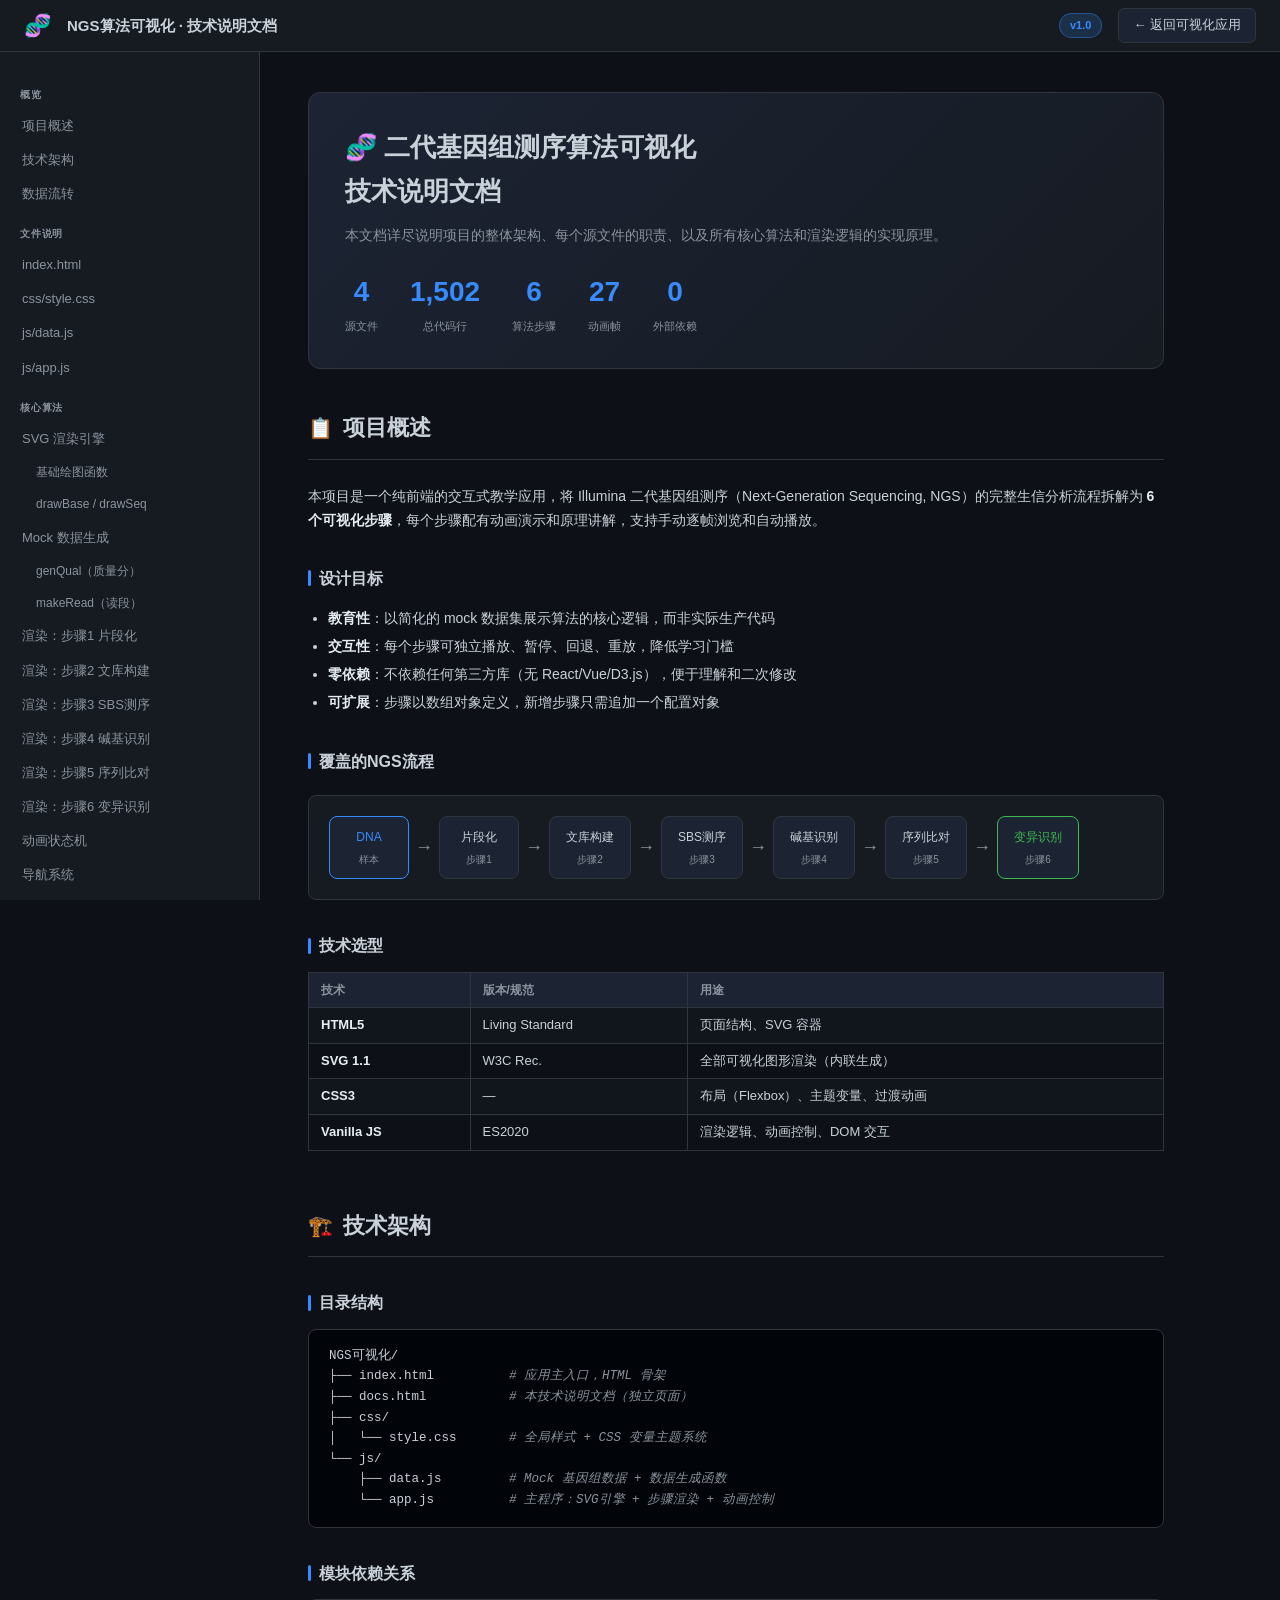
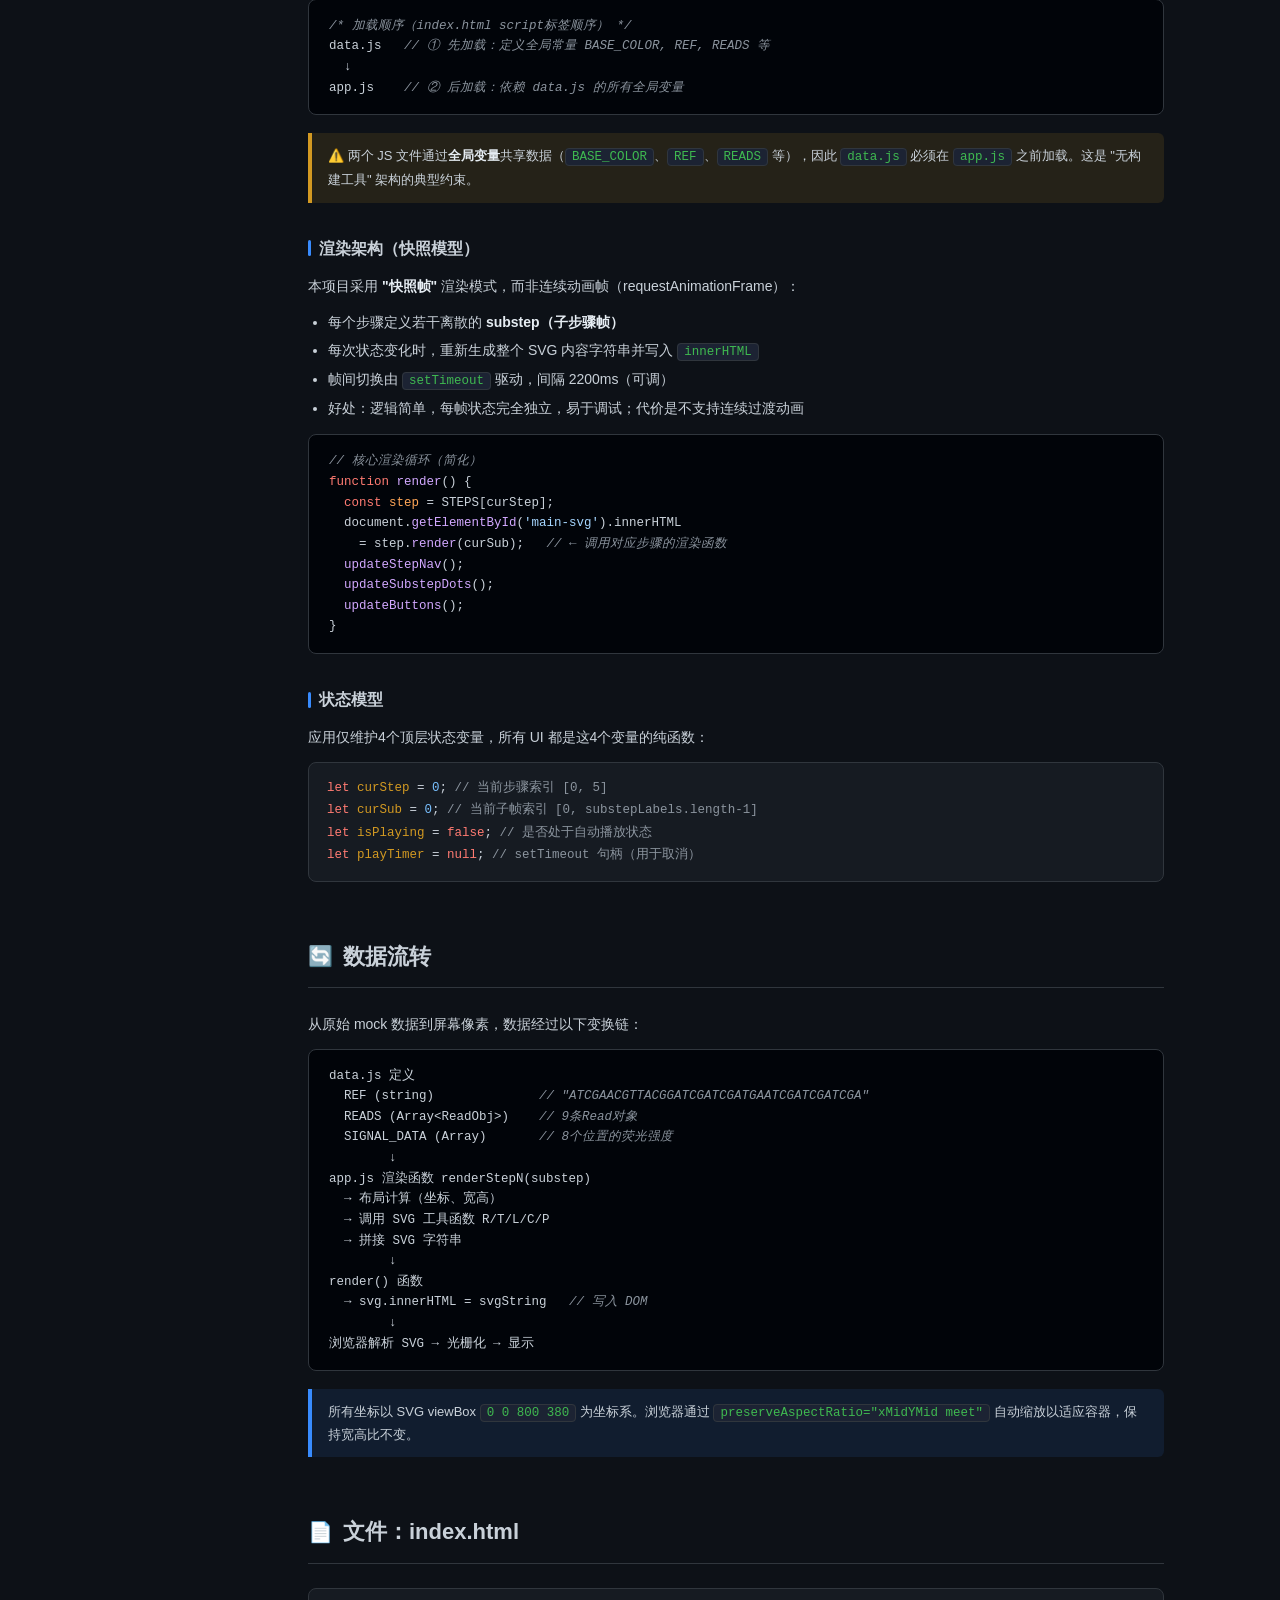
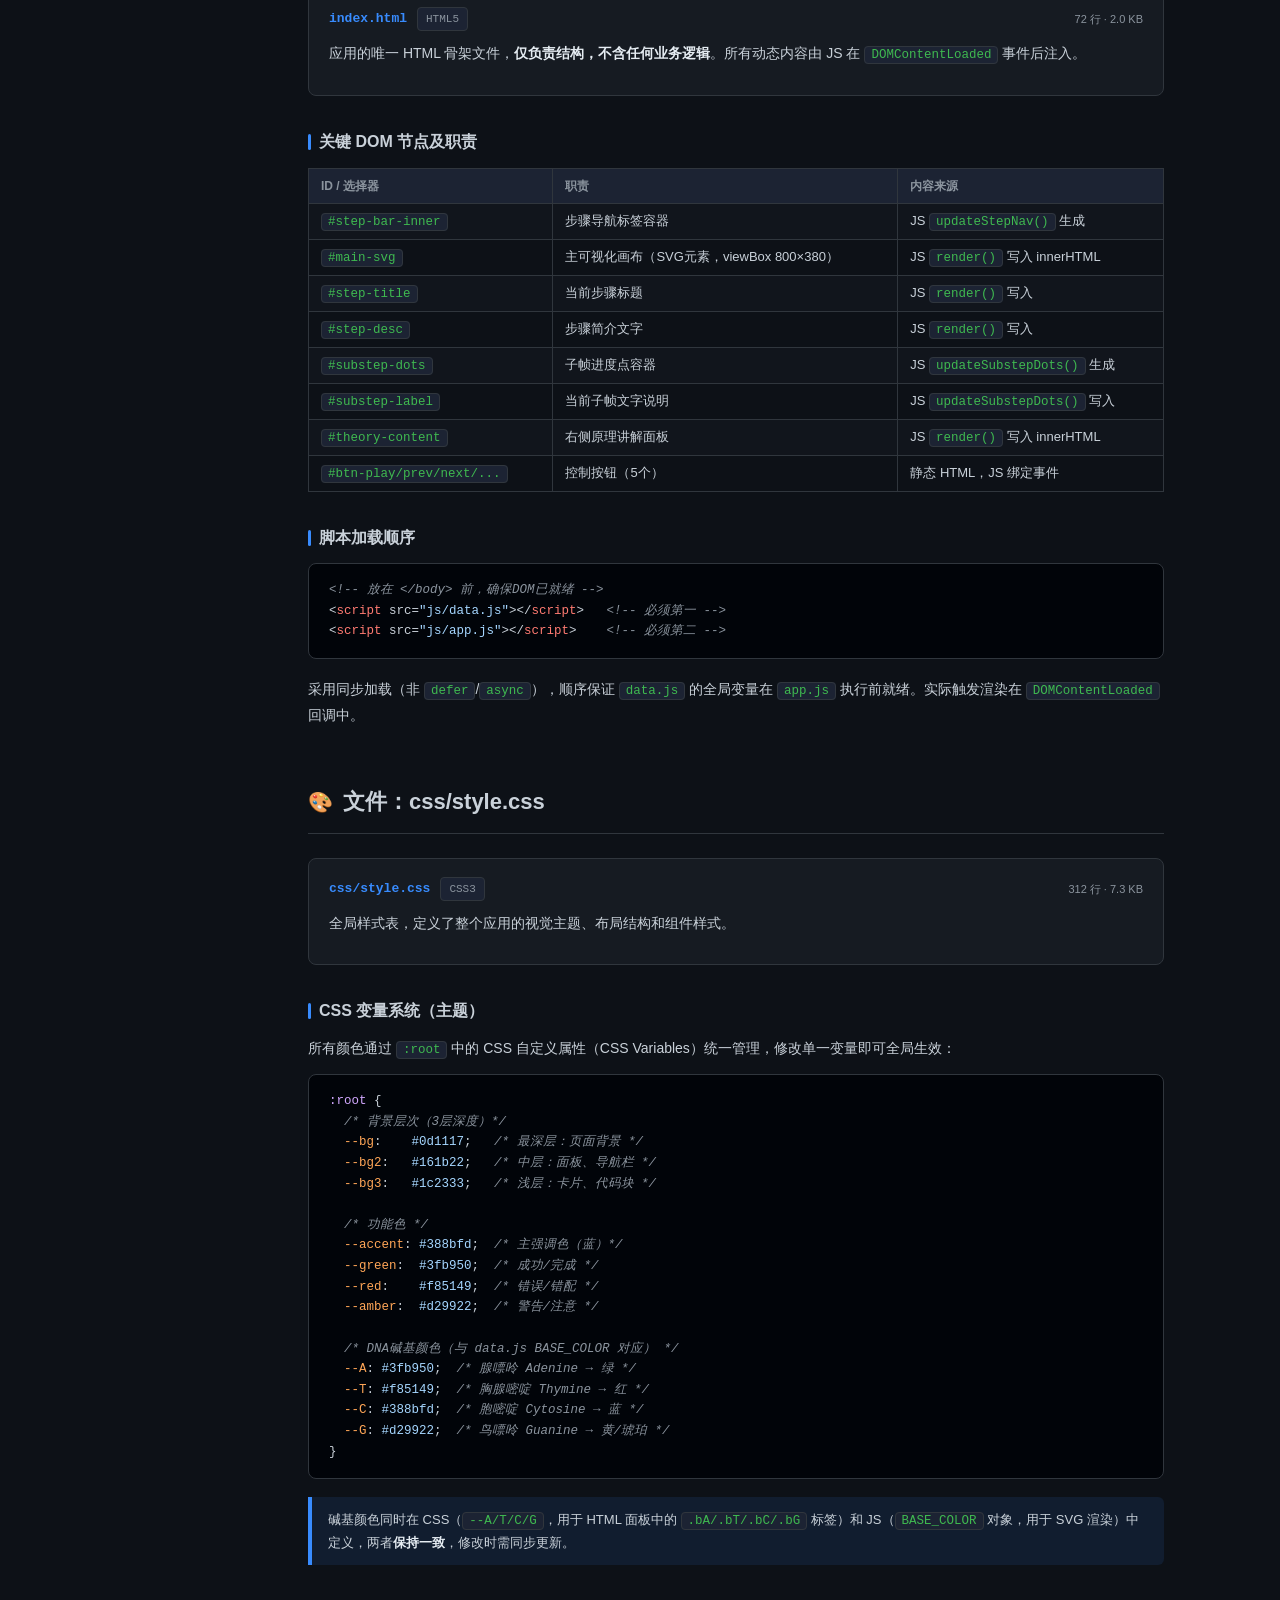
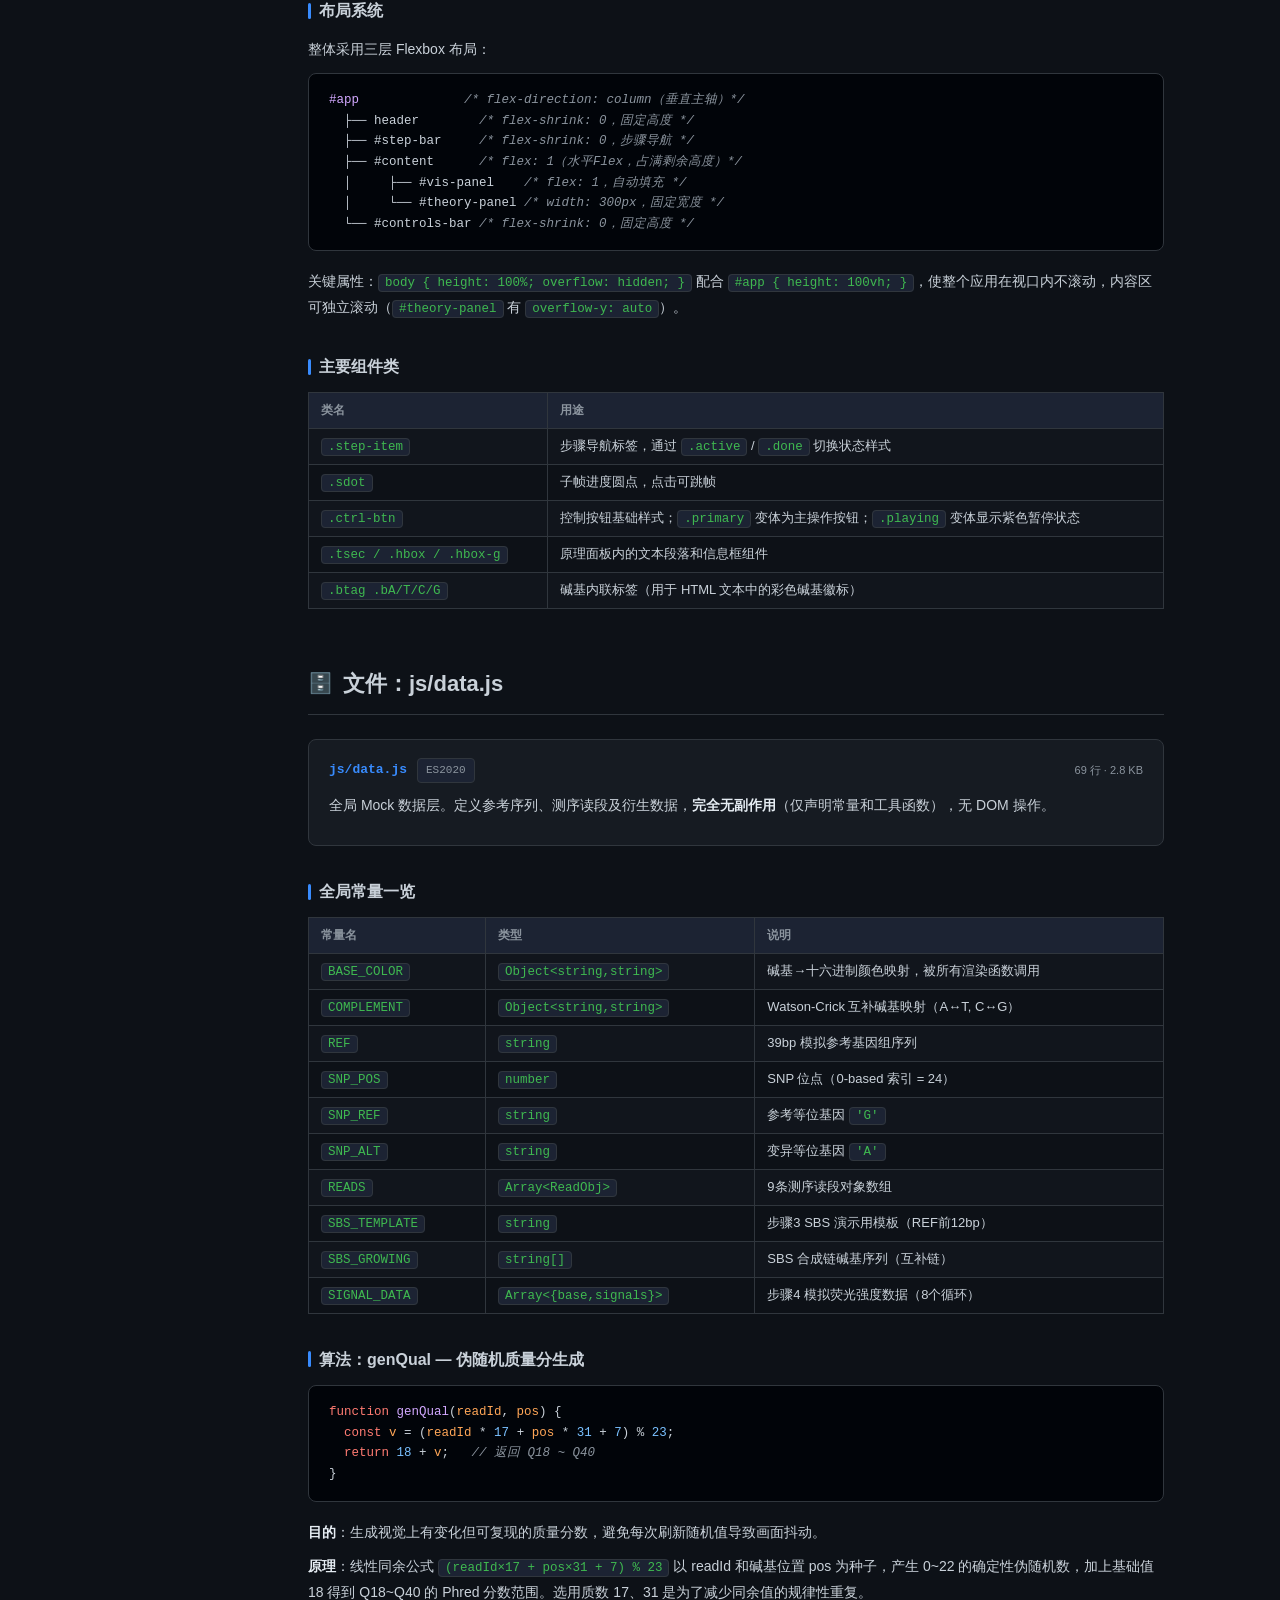
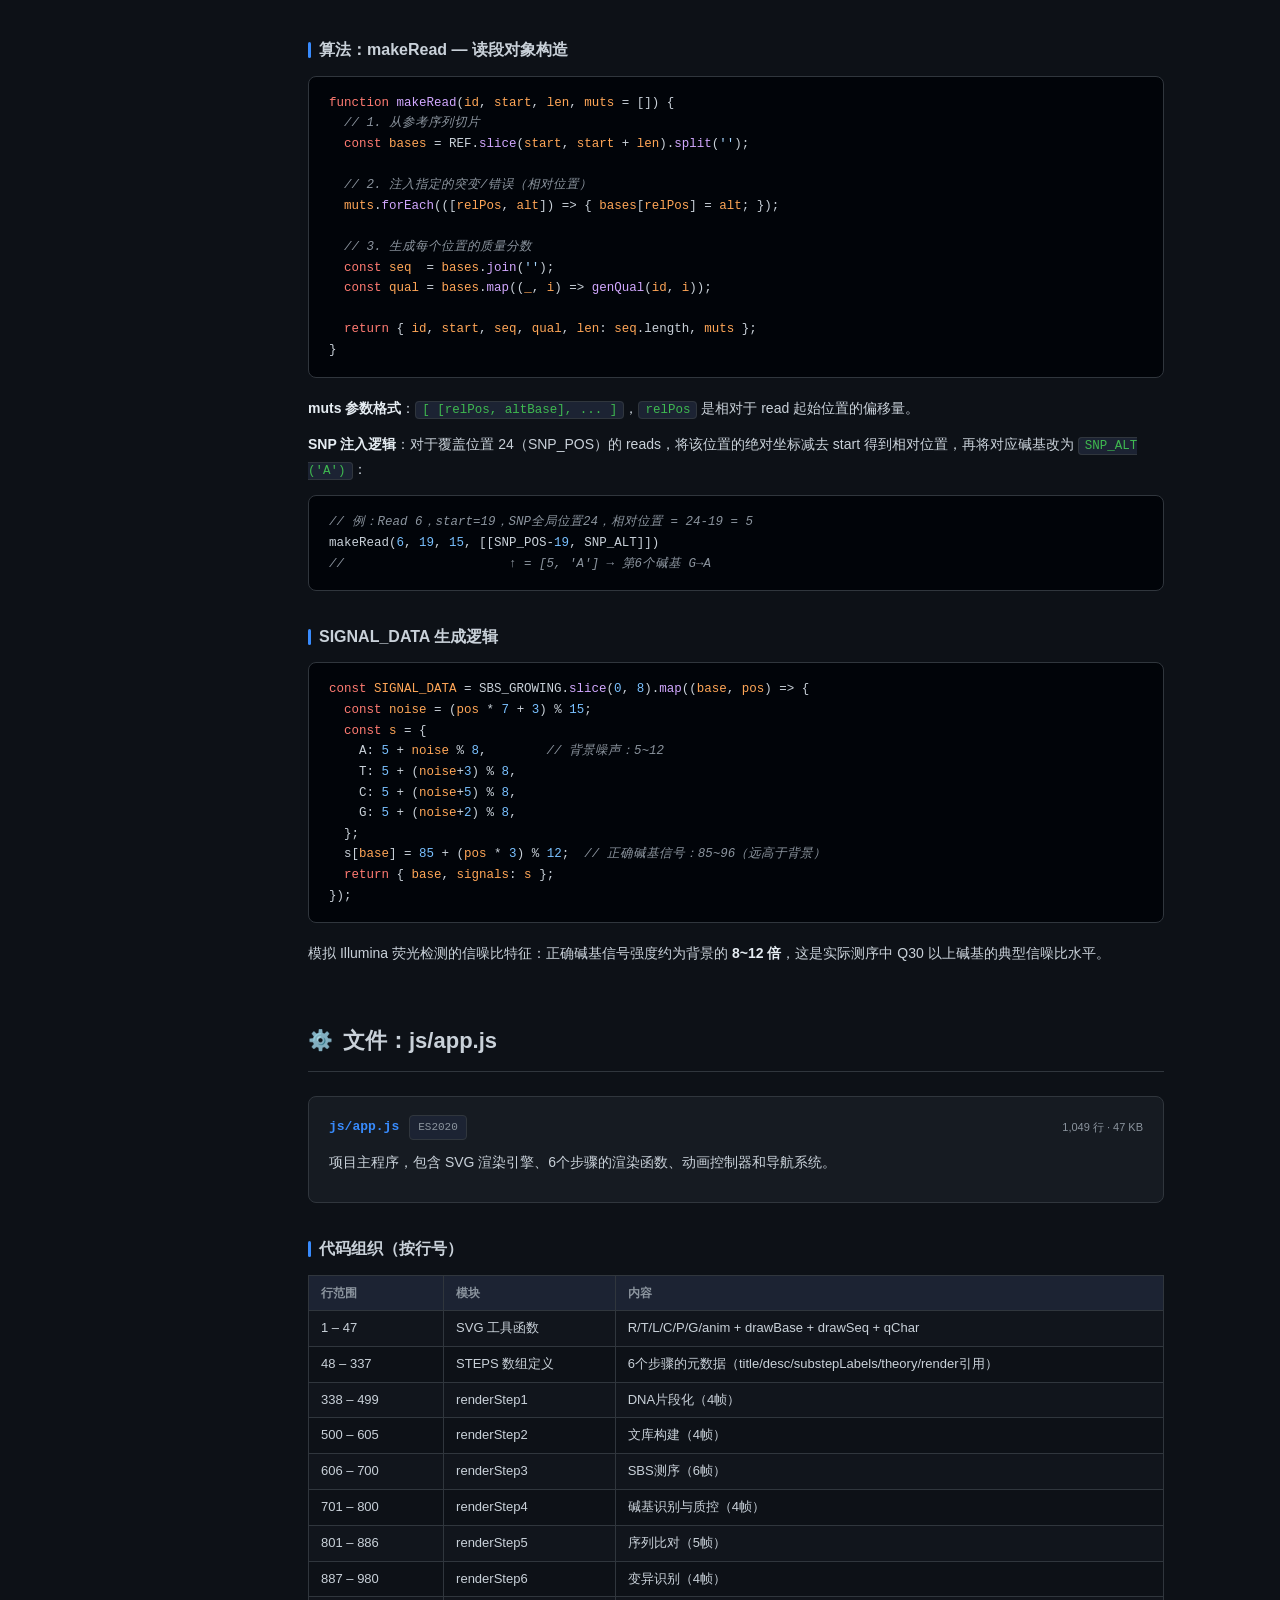
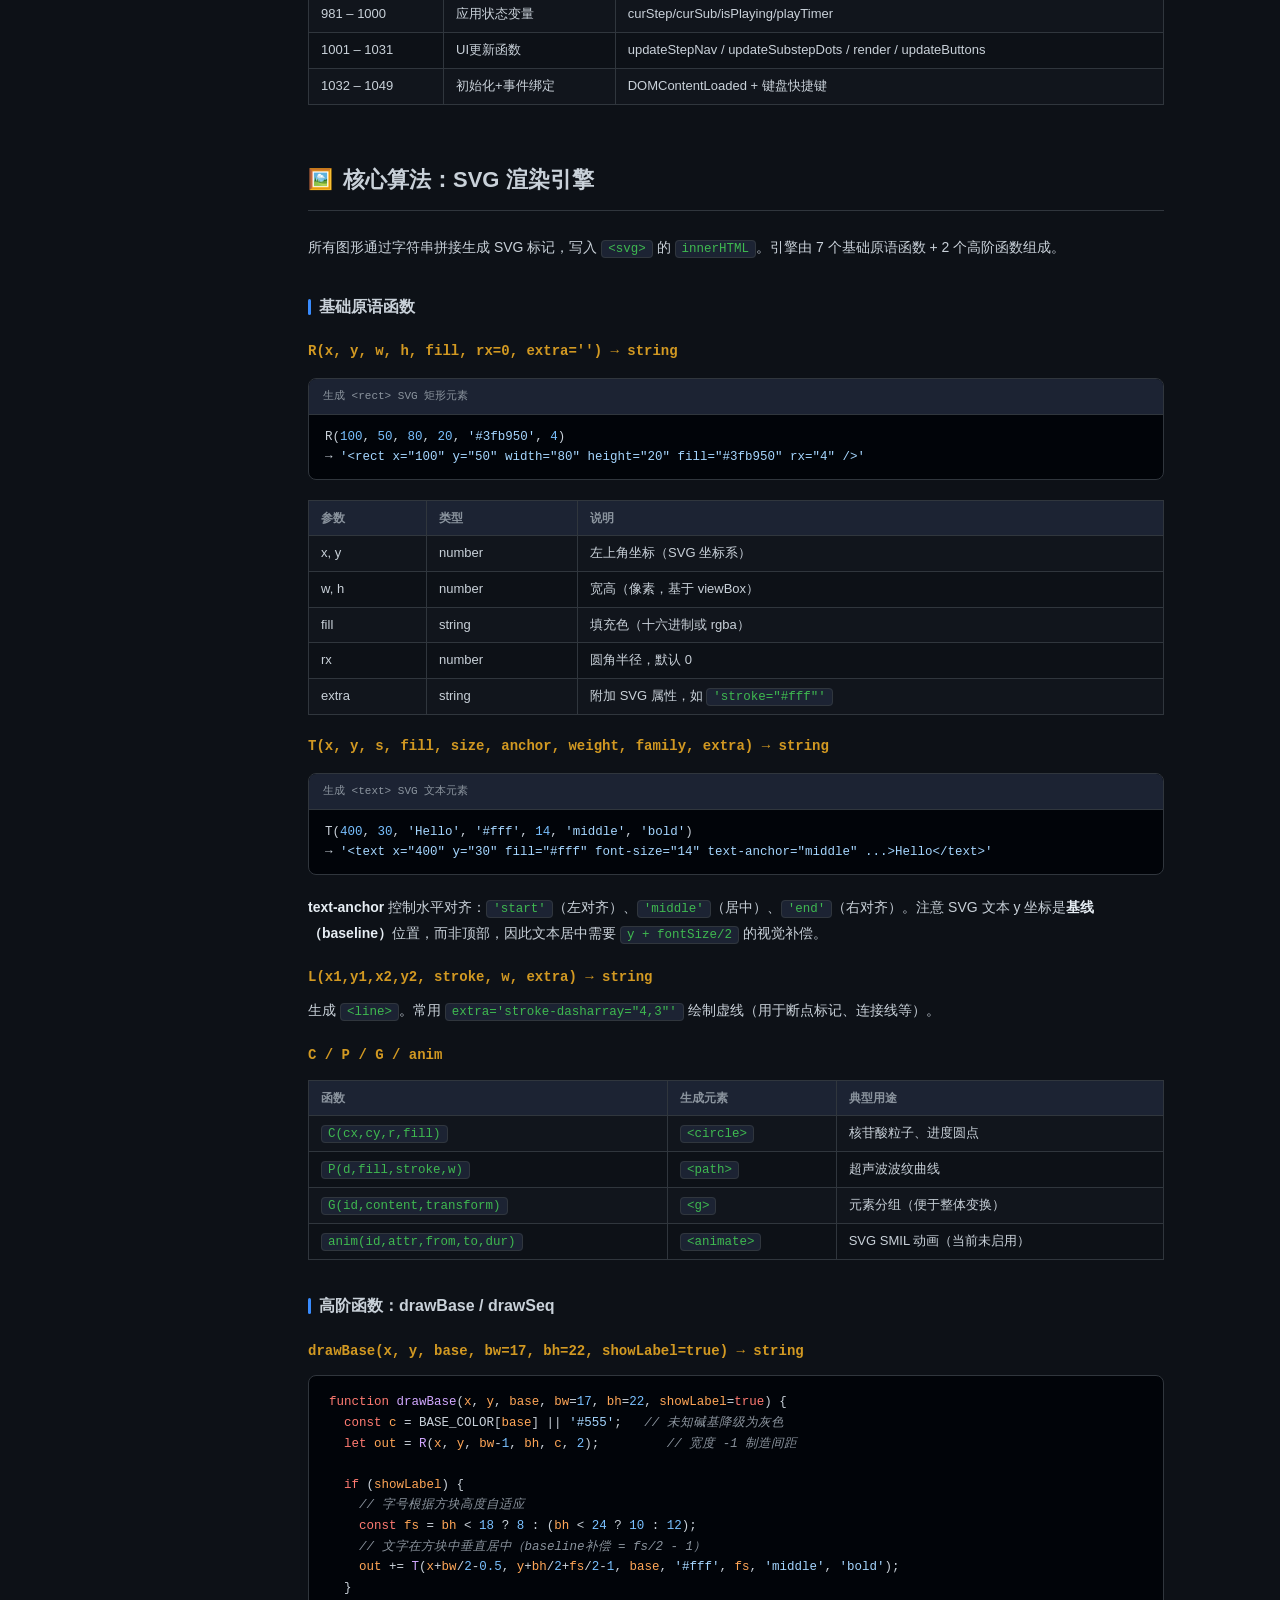
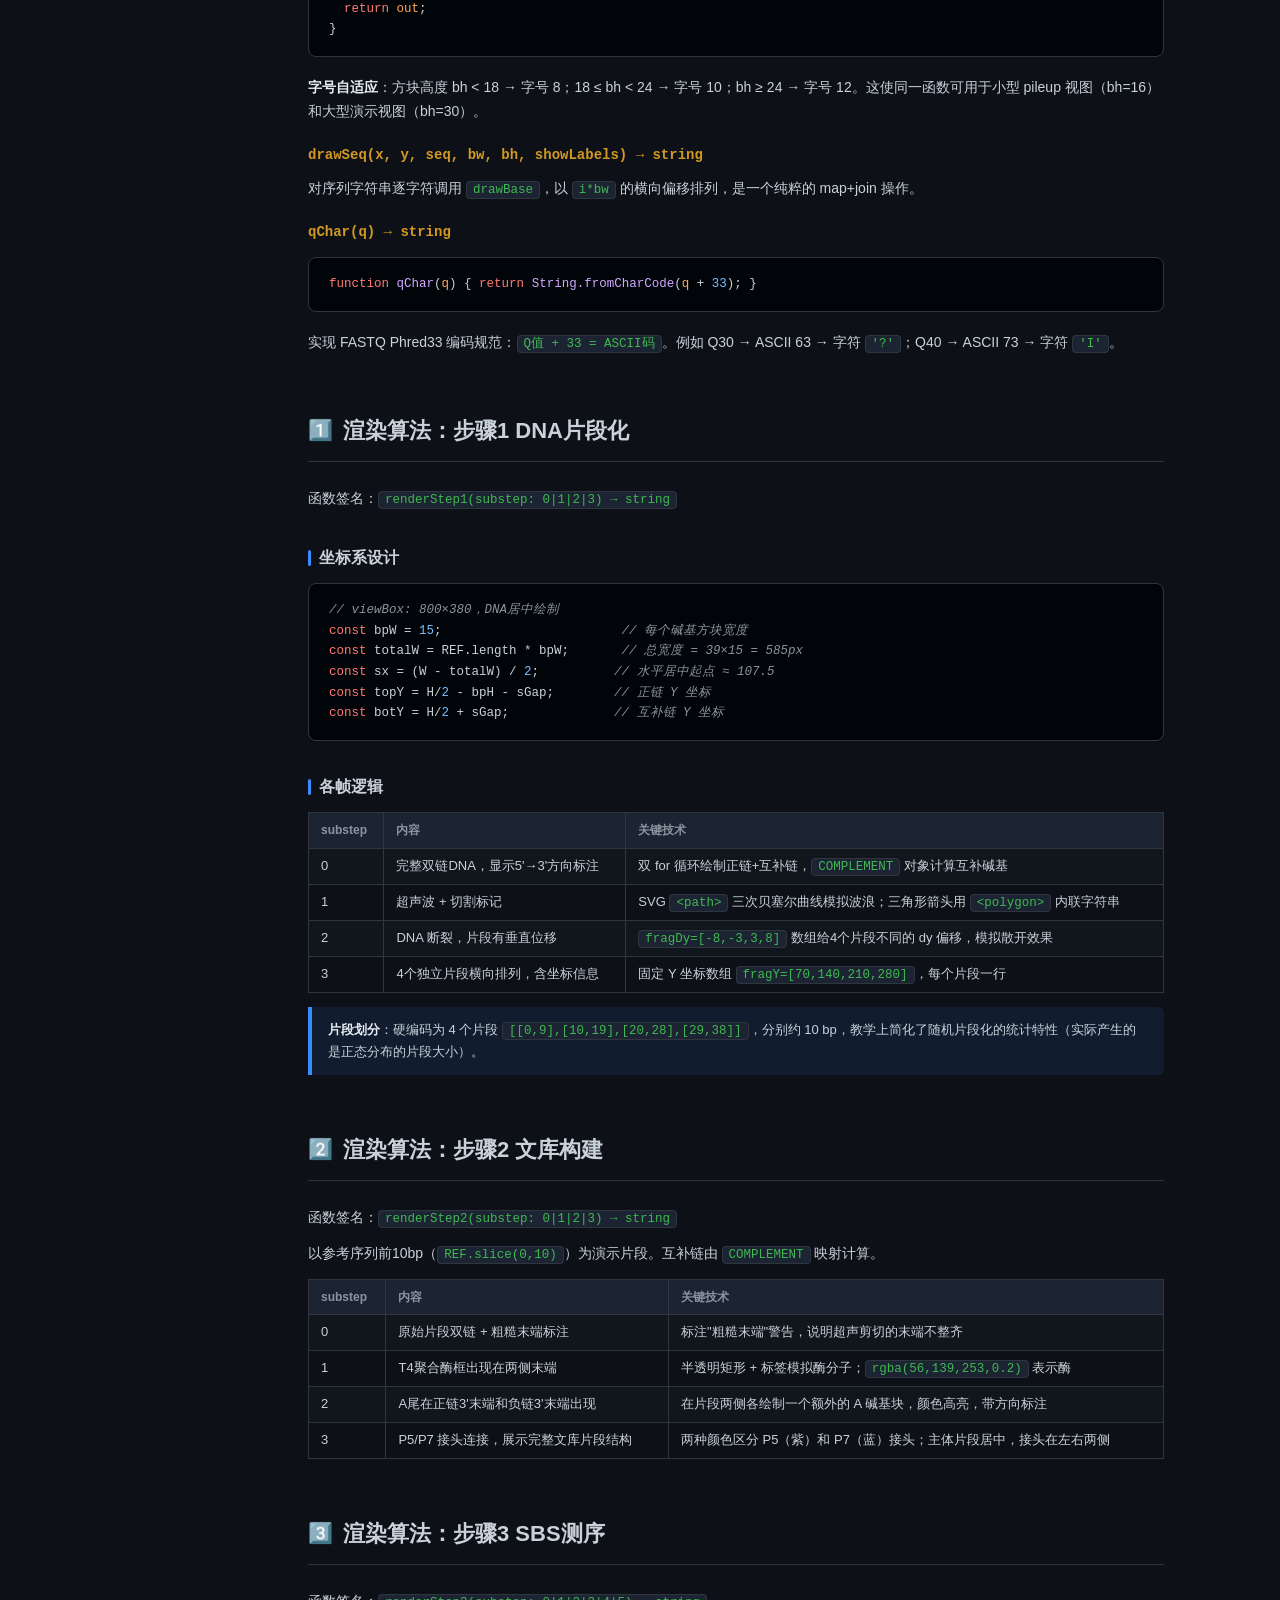
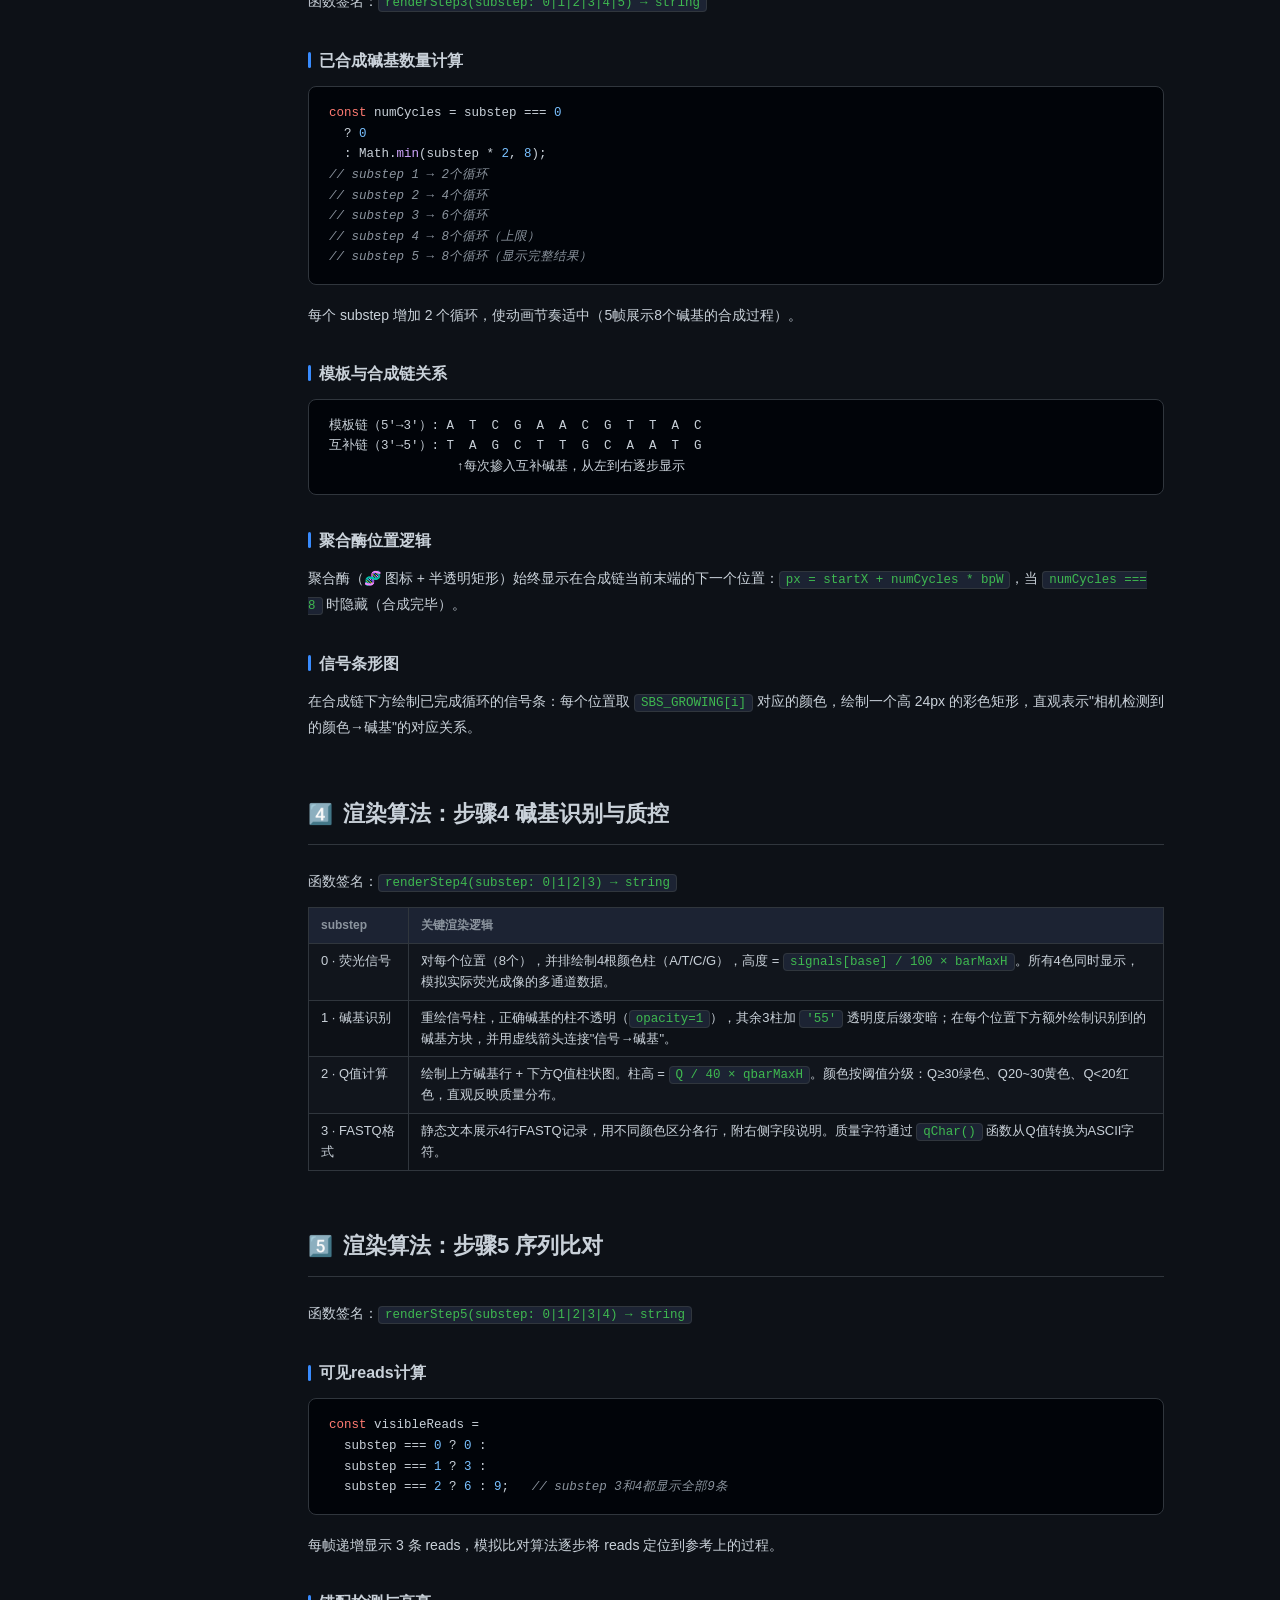
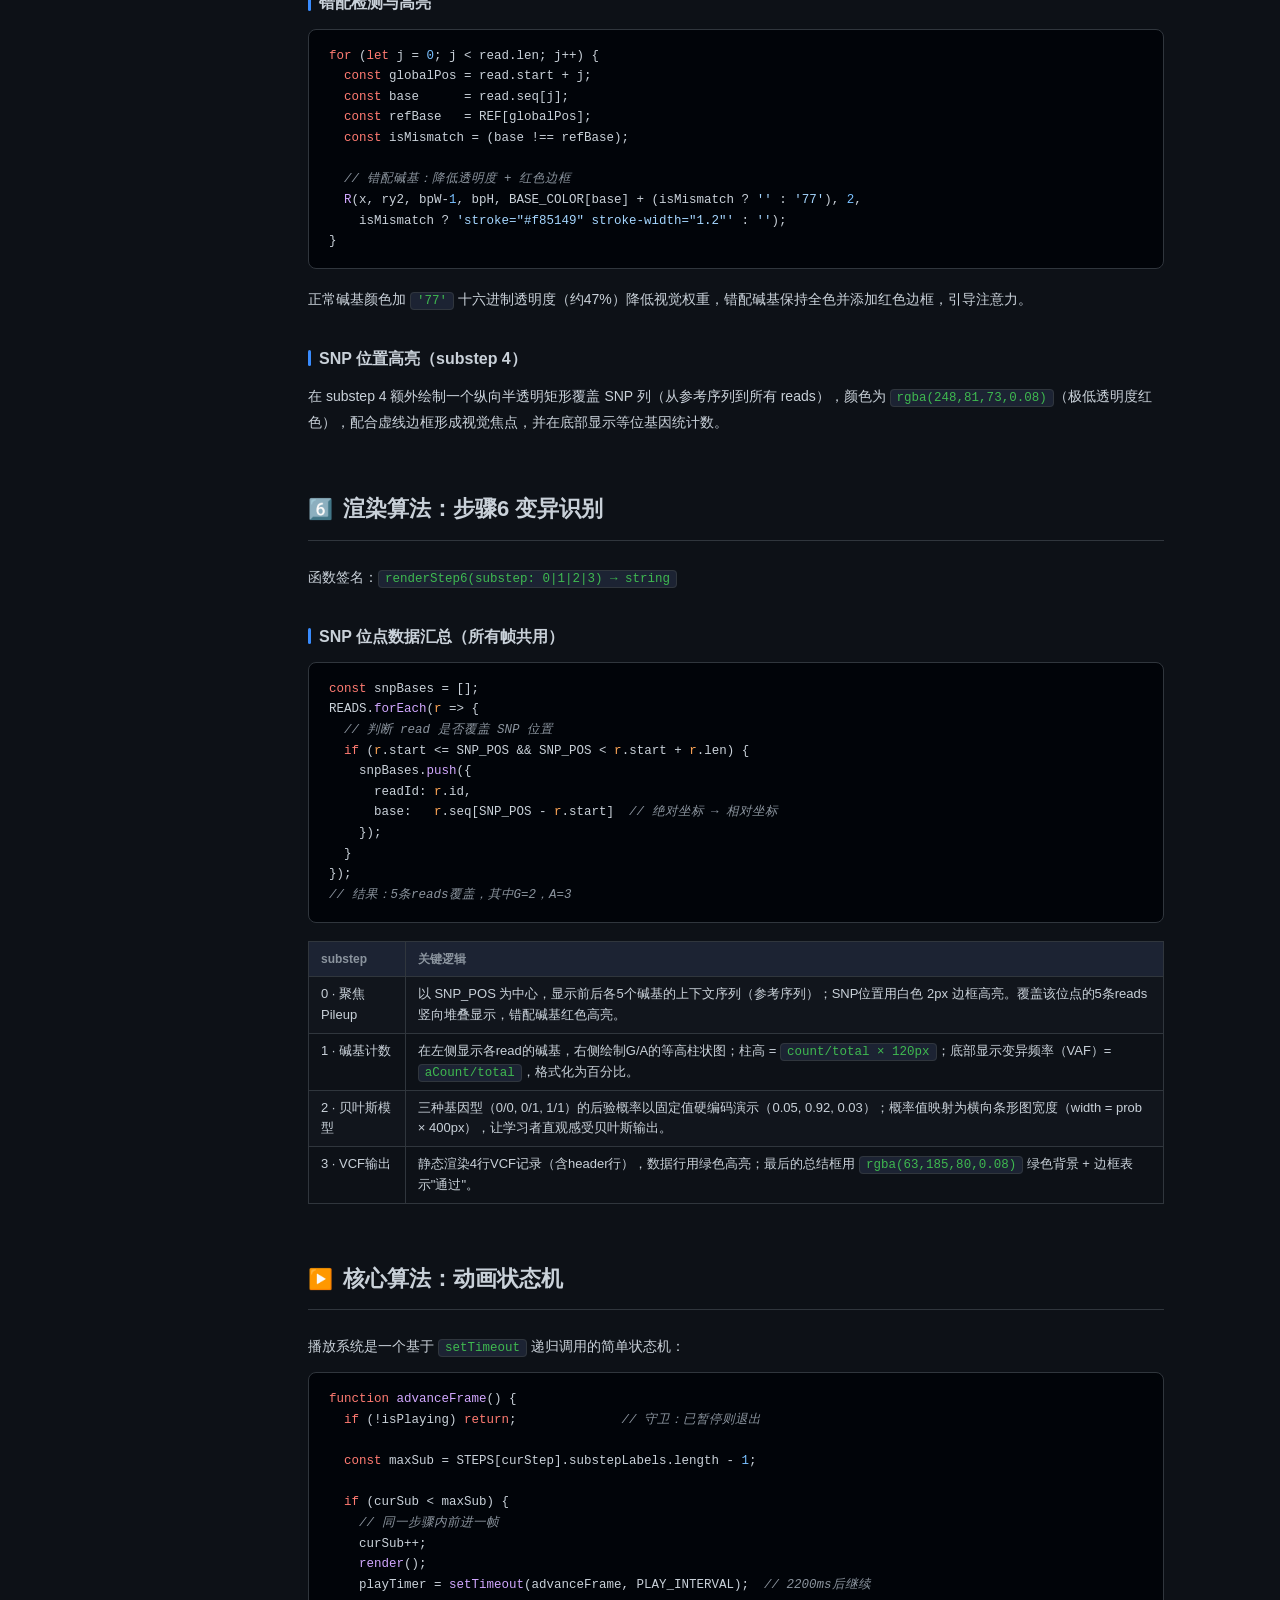
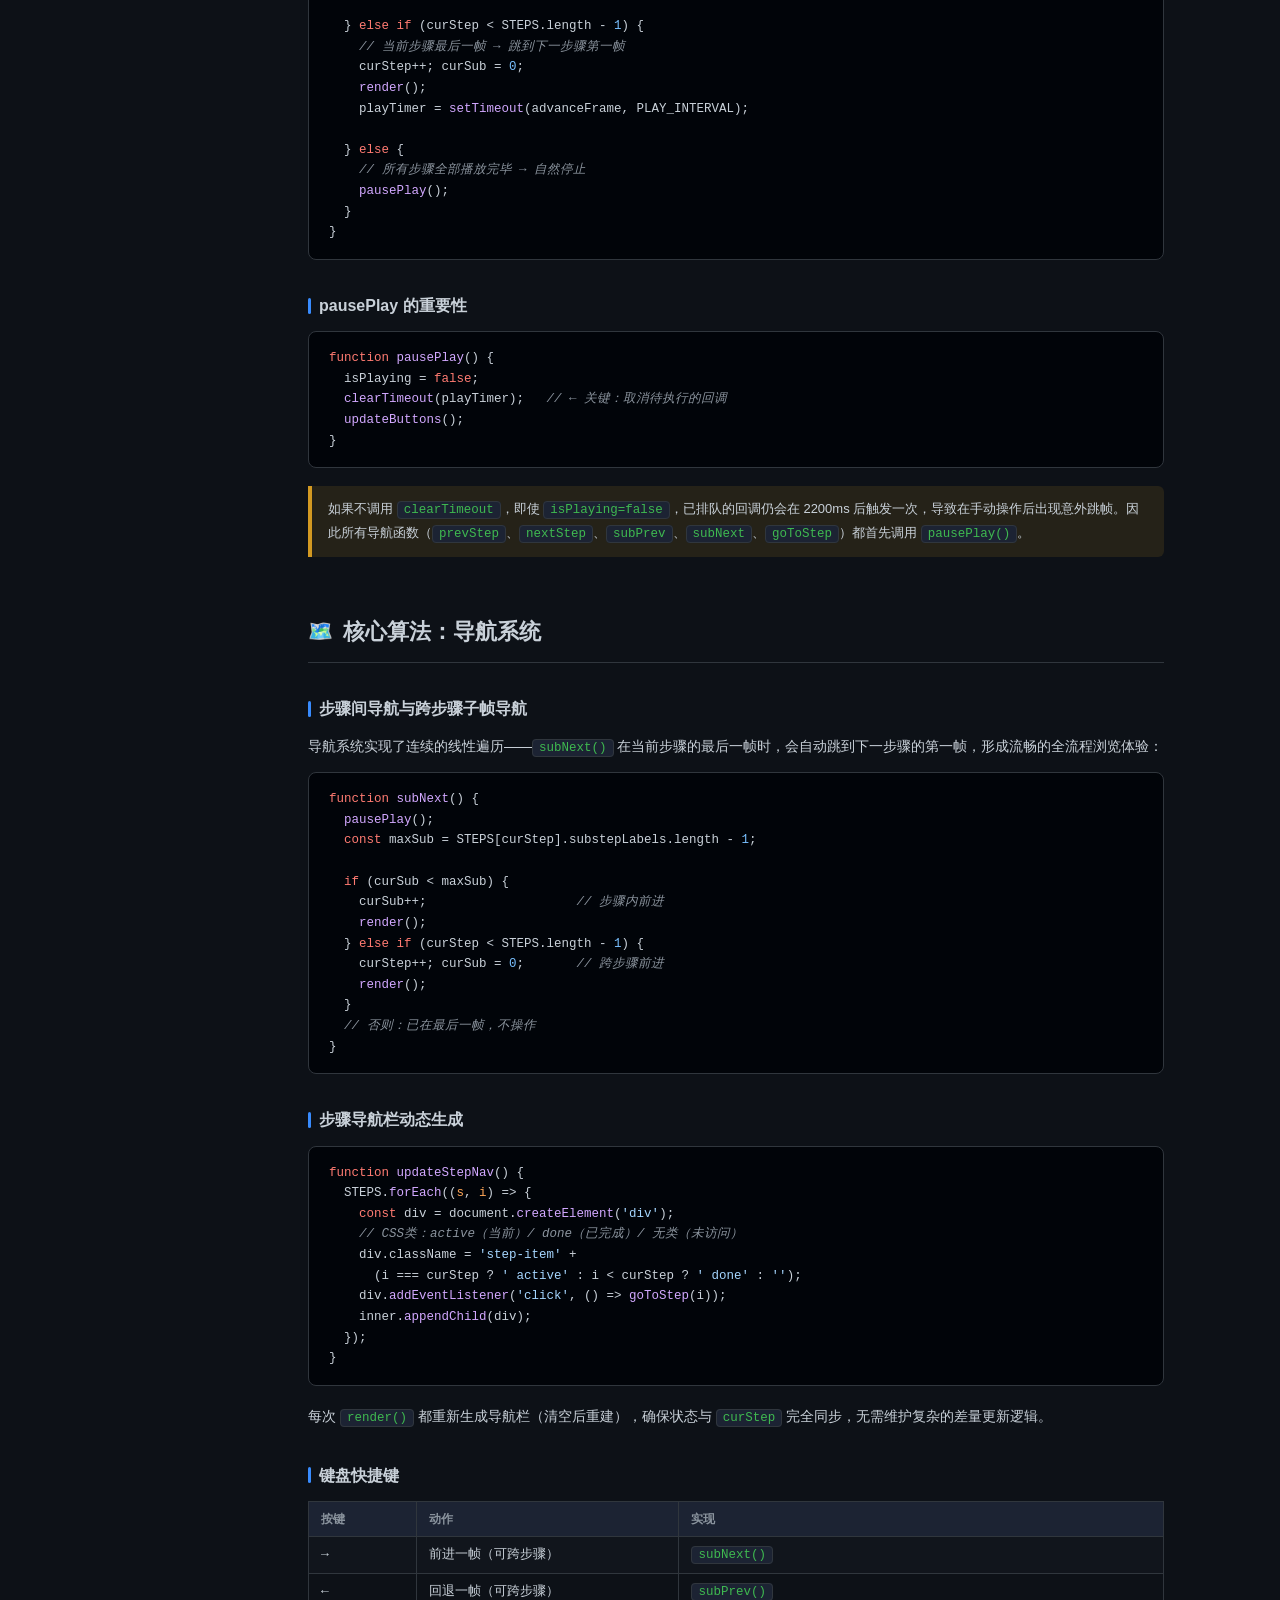
==== docs.html @ 4cf93b08 "初始提交：二代基因组测序（NGS）算法可视化 纯前端交互式教学应用，无外部依赖： - 6个核心步骤：DNA片段化、文库构建、SBS测序、碱基识别、序列比对、变异识别 - SVG快照渲染引擎 + 自动播" ====
<!DOCTYPE html>
<html lang="zh-CN">
<head>
<meta charset="UTF-8">
<meta name="viewport" content="width=device-width, initial-scale=1.0">
<title>技术说明文档 — NGS 算法可视化</title>
<style>
/* ======================================================
   CSS 变量 & 重置
   ====================================================== */
:root {
  --bg:       #0d1117;
  --bg2:      #161b22;
  --bg3:      #1c2333;
  --border:   #30363d;
  --text:     #c9d1d9;
  --text2:    #8b949e;
  --accent:   #388bfd;
  --green:    #3fb950;
  --red:      #f85149;
  --amber:    #d29922;
  --purple:   #8b5cf6;
  --A:        #3fb950;
  --T:        #f85149;
  --C:        #388bfd;
  --G:        #d29922;
  --sidebar-w:260px;
}
*, *::before, *::after { margin:0; padding:0; box-sizing:border-box; }
html { scroll-behavior: smooth; }
body {
  background: var(--bg);
  color: var(--text);
  font-family: -apple-system, BlinkMacSystemFont, 'Segoe UI',
               'PingFang SC', 'Microsoft YaHei', sans-serif;
  font-size: 14px;
  line-height: 1.7;
}

/* ======================================================
   顶部导航栏
   ====================================================== */
#topbar {
  position: fixed;
  top: 0; left: 0; right: 0;
  height: 52px;
  background: var(--bg2);
  border-bottom: 1px solid var(--border);
  display: flex;
  align-items: center;
  padding: 0 24px;
  gap: 16px;
  z-index: 100;
}
.topbar-logo { font-size: 22px; }
#topbar h1 { font-size: 15px; font-weight: 700; flex:1; }
.back-btn {
  display: flex;
  align-items: center;
  gap: 6px;
  background: var(--bg3);
  border: 1px solid var(--border);
  color: var(--text);
  padding: 5px 14px;
  border-radius: 6px;
  text-decoration: none;
  font-size: 13px;
  transition: background 0.15s;
}
.back-btn:hover { background: var(--border); }
.badge {
  background: rgba(56,139,253,0.18);
  color: var(--accent);
  border: 1px solid rgba(56,139,253,0.4);
  padding: 2px 10px;
  border-radius: 20px;
  font-size: 11px;
  font-weight: 600;
}

/* ======================================================
   布局：侧边栏 + 主内容
   ====================================================== */
#layout {
  display: flex;
  padding-top: 52px;
  min-height: 100vh;
}

/* 侧边栏 */
#sidebar {
  position: fixed;
  top: 52px; left: 0;
  width: var(--sidebar-w);
  height: calc(100vh - 52px);
  background: var(--bg2);
  border-right: 1px solid var(--border);
  overflow-y: auto;
  padding: 20px 0 40px;
}
#sidebar::-webkit-scrollbar { width: 4px; }
#sidebar::-webkit-scrollbar-thumb { background: var(--border); border-radius: 4px; }

.nav-group-title {
  font-size: 10px;
  font-weight: 700;
  letter-spacing: 0.08em;
  color: var(--text2);
  text-transform: uppercase;
  padding: 14px 20px 6px;
}
.nav-item {
  display: block;
  padding: 6px 20px;
  color: var(--text2);
  text-decoration: none;
  font-size: 13px;
  border-left: 2px solid transparent;
  transition: all 0.15s;
  white-space: nowrap;
  overflow: hidden;
  text-overflow: ellipsis;
}
.nav-item:hover { color: var(--text); background: var(--bg3); }
.nav-item.active { color: var(--accent); border-left-color: var(--accent); background: rgba(56,139,253,0.08); }
.nav-item.sub { padding-left: 34px; font-size: 12px; }

/* 主内容区 */
#content {
  margin-left: var(--sidebar-w);
  padding: 40px 56px 80px 48px;
  max-width: 960px;
  min-width: 0;
  flex: 1;
}

/* ======================================================
   文章排版
   ====================================================== */
section { margin-bottom: 56px; }
h2.sec-title {
  font-size: 22px;
  font-weight: 700;
  color: var(--text);
  padding-bottom: 12px;
  border-bottom: 1px solid var(--border);
  margin-bottom: 24px;
  display: flex;
  align-items: center;
  gap: 10px;
}
h2.sec-title .sec-icon { font-size: 20px; }
h3.sub-title {
  font-size: 16px;
  font-weight: 600;
  color: var(--text);
  margin: 32px 0 12px;
  display: flex;
  align-items: center;
  gap: 8px;
}
h3.sub-title::before {
  content: '';
  display: inline-block;
  width: 3px;
  height: 16px;
  background: var(--accent);
  border-radius: 2px;
}
h4.fn-title {
  font-size: 14px;
  font-weight: 600;
  color: var(--amber);
  margin: 20px 0 8px;
  font-family: 'Courier New', monospace;
}
p { margin-bottom: 10px; color: var(--text); line-height: 1.75; }
ul, ol { margin: 8px 0 10px 20px; line-height: 2; }
li { color: var(--text); }
strong { color: #e6edf3; font-weight: 600; }
code {
  background: var(--bg3);
  border: 1px solid var(--border);
  border-radius: 4px;
  padding: 1px 6px;
  font-family: 'Courier New', monospace;
  font-size: 12.5px;
  color: var(--green);
}
a { color: var(--accent); text-decoration: none; }
a:hover { text-decoration: underline; }

/* ======================================================
   代码块
   ====================================================== */
pre {
  background: #010409;
  border: 1px solid var(--border);
  border-radius: 8px;
  padding: 16px 20px;
  overflow-x: auto;
  margin: 12px 0 18px;
  font-family: 'Courier New', Courier, monospace;
  font-size: 12.5px;
  line-height: 1.65;
}
pre code { background: none; border: none; padding: 0; color: #c9d1d9; font-size: inherit; }
.kw  { color: #ff7b72; }   /* 关键字 */
.fn  { color: #d2a8ff; }   /* 函数名 */
.str { color: #a5d6ff; }   /* 字符串 */
.cmt { color: #8b949e; font-style: italic; } /* 注释 */
.num { color: #79c0ff; }   /* 数字 */
.var { color: #ffa657; }   /* 变量 */
.op  { color: #f47067; }   /* 运算符 */

/* ======================================================
   信息框
   ====================================================== */
.info-box {
  background: rgba(56,139,253,0.1);
  border-left: 4px solid var(--accent);
  border-radius: 0 6px 6px 0;
  padding: 12px 16px;
  margin: 14px 0;
  font-size: 13px;
  line-height: 1.65;
}
.warn-box {
  background: rgba(210,153,34,0.12);
  border-left: 4px solid var(--amber);
  border-radius: 0 6px 6px 0;
  padding: 12px 16px;
  margin: 14px 0;
  font-size: 13px;
}
.good-box {
  background: rgba(63,185,80,0.1);
  border-left: 4px solid var(--green);
  border-radius: 0 6px 6px 0;
  padding: 12px 16px;
  margin: 14px 0;
  font-size: 13px;
}

/* ======================================================
   文件卡片
   ====================================================== */
.file-card {
  background: var(--bg2);
  border: 1px solid var(--border);
  border-radius: 8px;
  padding: 18px 20px;
  margin: 14px 0;
}
.file-card-header {
  display: flex;
  align-items: center;
  gap: 10px;
  margin-bottom: 10px;
}
.file-tag {
  font-family: monospace;
  font-size: 13px;
  font-weight: 700;
  color: var(--accent);
}
.file-size {
  font-size: 11px;
  color: var(--text2);
  margin-left: auto;
}

/* ======================================================
   函数签名表
   ====================================================== */
.fn-sig {
  background: #010409;
  border: 1px solid var(--border);
  border-radius: 8px;
  overflow: hidden;
  margin: 14px 0 20px;
}
.fn-sig-head {
  background: var(--bg3);
  padding: 8px 14px;
  font-size: 11px;
  color: var(--text2);
  border-bottom: 1px solid var(--border);
  font-family: monospace;
}
.fn-sig-body {
  padding: 12px 16px;
  font-family: 'Courier New', monospace;
  font-size: 12.5px;
  line-height: 1.6;
  color: #c9d1d9;
}
table.param-table {
  width: 100%;
  border-collapse: collapse;
  margin: 12px 0;
  font-size: 13px;
}
table.param-table th {
  background: var(--bg3);
  padding: 7px 12px;
  text-align: left;
  font-weight: 600;
  color: var(--text2);
  border: 1px solid var(--border);
  font-size: 12px;
}
table.param-table td {
  padding: 7px 12px;
  border: 1px solid var(--border);
  vertical-align: top;
  line-height: 1.6;
}
table.param-table tr:nth-child(even) td { background: rgba(22,27,34,0.5); }

/* ======================================================
   流程图（纯CSS）
   ====================================================== */
.flow-diagram {
  display: flex;
  align-items: center;
  gap: 0;
  flex-wrap: wrap;
  margin: 20px 0;
  padding: 20px;
  background: var(--bg2);
  border-radius: 8px;
  border: 1px solid var(--border);
}
.flow-node {
  background: var(--bg3);
  border: 1px solid var(--border);
  border-radius: 8px;
  padding: 10px 16px;
  text-align: center;
  min-width: 80px;
  font-size: 12px;
}
.flow-node.accent { border-color: var(--accent); color: var(--accent); }
.flow-node.green  { border-color: var(--green);  color: var(--green); }
.flow-node.amber  { border-color: var(--amber);  color: var(--amber); }
.flow-arrow {
  font-size: 18px;
  color: var(--text2);
  padding: 0 6px;
}
.flow-label { font-size: 10px; color: var(--text2); margin-top: 4px; }

/* ======================================================
   碱基标签
   ====================================================== */
.btag {
  display: inline-block;
  width: 20px; height: 20px;
  border-radius: 3px;
  text-align: center;
  line-height: 20px;
  font-size: 11px;
  font-weight: bold;
  color: white;
  margin: 0 2px;
  vertical-align: middle;
}
.bA { background: var(--A); }
.bT { background: var(--T); }
.bC { background: var(--C); }
.bG { background: var(--G); }

/* 步骤徽章 */
.step-badge {
  display: inline-block;
  background: rgba(56,139,253,0.2);
  color: var(--accent);
  border: 1px solid rgba(56,139,253,0.4);
  padding: 2px 10px;
  border-radius: 20px;
  font-size: 11px;
  font-weight: 700;
  margin-right: 8px;
}

/* 数据结构图 */
.ds-box {
  background: var(--bg2);
  border: 1px solid var(--border);
  border-radius: 8px;
  padding: 14px 18px;
  margin: 12px 0;
  font-family: monospace;
  font-size: 12.5px;
  line-height: 1.8;
}
.ds-key { color: var(--amber); }
.ds-type { color: var(--accent); }
.ds-cmt  { color: var(--text2); }

/* 目录页 hero */
.hero {
  background: linear-gradient(135deg, #1c2333 0%, #161b22 100%);
  border: 1px solid var(--border);
  border-radius: 12px;
  padding: 32px 36px;
  margin-bottom: 40px;
}
.hero h2 { font-size: 26px; font-weight: 700; margin-bottom: 10px; }
.hero p { color: var(--text2); font-size: 14px; margin-bottom: 20px; }
.hero-stats {
  display: flex;
  gap: 32px;
  flex-wrap: wrap;
}
.stat { text-align: center; }
.stat-num { font-size: 28px; font-weight: 700; color: var(--accent); }
.stat-lbl { font-size: 11px; color: var(--text2); margin-top: 2px; }

/* 版本标记 */
.ver-tag {
  display: inline-block;
  background: var(--bg3);
  border: 1px solid var(--border);
  border-radius: 4px;
  padding: 2px 8px;
  font-size: 11px;
  color: var(--text2);
  font-family: monospace;
}
</style>
</head>
<body>

<!-- 顶部导航 -->
<div id="topbar">
  <div class="topbar-logo">🧬</div>
  <h1>NGS算法可视化 · 技术说明文档</h1>
  <span class="badge">v1.0</span>
  <a href="index.html" class="back-btn">← 返回可视化应用</a>
</div>

<div id="layout">

<!-- ==================== 侧边栏导航 ==================== -->
<nav id="sidebar">
  <div class="nav-group-title">概览</div>
  <a class="nav-item" href="#overview">项目概述</a>
  <a class="nav-item" href="#architecture">技术架构</a>
  <a class="nav-item" href="#dataflow">数据流转</a>

  <div class="nav-group-title">文件说明</div>
  <a class="nav-item" href="#file-index">index.html</a>
  <a class="nav-item" href="#file-css">css/style.css</a>
  <a class="nav-item" href="#file-data">js/data.js</a>
  <a class="nav-item" href="#file-app">js/app.js</a>

  <div class="nav-group-title">核心算法</div>
  <a class="nav-item" href="#algo-svg">SVG 渲染引擎</a>
  <a class="nav-item sub" href="#algo-svg-primitives">基础绘图函数</a>
  <a class="nav-item sub" href="#algo-drawbase">drawBase / drawSeq</a>
  <a class="nav-item" href="#algo-data-gen">Mock 数据生成</a>
  <a class="nav-item sub" href="#algo-genqual">genQual（质量分）</a>
  <a class="nav-item sub" href="#algo-makeread">makeRead（读段）</a>
  <a class="nav-item" href="#algo-step1">渲染：步骤1 片段化</a>
  <a class="nav-item" href="#algo-step2">渲染：步骤2 文库构建</a>
  <a class="nav-item" href="#algo-step3">渲染：步骤3 SBS测序</a>
  <a class="nav-item" href="#algo-step4">渲染：步骤4 碱基识别</a>
  <a class="nav-item" href="#algo-step5">渲染：步骤5 序列比对</a>
  <a class="nav-item" href="#algo-step6">渲染：步骤6 变异识别</a>
  <a class="nav-item" href="#algo-anim">动画状态机</a>
  <a class="nav-item" href="#algo-nav">导航系统</a>

  <div class="nav-group-title">参考</div>
  <a class="nav-item" href="#data-structures">数据结构速查</a>
  <a class="nav-item" href="#keyboard">键盘快捷键</a>
  <a class="nav-item" href="#extend">扩展指南</a>
</nav>

<!-- ==================== 主内容 ==================== -->
<main id="content">

<!-- Hero -->
<div class="hero">
  <h2>🧬 二代基因组测序算法可视化<br>技术说明文档</h2>
  <p>本文档详尽说明项目的整体架构、每个源文件的职责、以及所有核心算法和渲染逻辑的实现原理。</p>
  <div class="hero-stats">
    <div class="stat"><div class="stat-num">4</div><div class="stat-lbl">源文件</div></div>
    <div class="stat"><div class="stat-num">1,502</div><div class="stat-lbl">总代码行</div></div>
    <div class="stat"><div class="stat-num">6</div><div class="stat-lbl">算法步骤</div></div>
    <div class="stat"><div class="stat-num">27</div><div class="stat-lbl">动画帧</div></div>
    <div class="stat"><div class="stat-num">0</div><div class="stat-lbl">外部依赖</div></div>
  </div>
</div>

<!-- ================================================
     一、项目概述
     ================================================ -->
<section id="overview">
  <h2 class="sec-title"><span class="sec-icon">📋</span>项目概述</h2>

  <p>本项目是一个纯前端的交互式教学应用，将 Illumina 二代基因组测序（Next-Generation Sequencing, NGS）的完整生信分析流程拆解为 <strong>6个可视化步骤</strong>，每个步骤配有动画演示和原理讲解，支持手动逐帧浏览和自动播放。</p>

  <h3 class="sub-title">设计目标</h3>
  <ul>
    <li><strong>教育性</strong>：以简化的 mock 数据集展示算法的核心逻辑，而非实际生产代码</li>
    <li><strong>交互性</strong>：每个步骤可独立播放、暂停、回退、重放，降低学习门槛</li>
    <li><strong>零依赖</strong>：不依赖任何第三方库（无 React/Vue/D3.js），便于理解和二次修改</li>
    <li><strong>可扩展</strong>：步骤以数组对象定义，新增步骤只需追加一个配置对象</li>
  </ul>

  <h3 class="sub-title">覆盖的NGS流程</h3>
  <div class="flow-diagram">
    <div class="flow-node accent"><div>DNA</div><div class="flow-label">样本</div></div>
    <div class="flow-arrow">→</div>
    <div class="flow-node"><div>片段化</div><div class="flow-label">步骤1</div></div>
    <div class="flow-arrow">→</div>
    <div class="flow-node"><div>文库构建</div><div class="flow-label">步骤2</div></div>
    <div class="flow-arrow">→</div>
    <div class="flow-node"><div>SBS测序</div><div class="flow-label">步骤3</div></div>
    <div class="flow-arrow">→</div>
    <div class="flow-node"><div>碱基识别</div><div class="flow-label">步骤4</div></div>
    <div class="flow-arrow">→</div>
    <div class="flow-node"><div>序列比对</div><div class="flow-label">步骤5</div></div>
    <div class="flow-arrow">→</div>
    <div class="flow-node green"><div>变异识别</div><div class="flow-label">步骤6</div></div>
  </div>

  <h3 class="sub-title">技术选型</h3>
  <table class="param-table">
    <tr><th>技术</th><th>版本/规范</th><th>用途</th></tr>
    <tr><td><strong>HTML5</strong></td><td>Living Standard</td><td>页面结构、SVG 容器</td></tr>
    <tr><td><strong>SVG 1.1</strong></td><td>W3C Rec.</td><td>全部可视化图形渲染（内联生成）</td></tr>
    <tr><td><strong>CSS3</strong></td><td>—</td><td>布局（Flexbox）、主题变量、过渡动画</td></tr>
    <tr><td><strong>Vanilla JS</strong></td><td>ES2020</td><td>渲染逻辑、动画控制、DOM 交互</td></tr>
  </table>
</section>

<!-- ================================================
     二、技术架构
     ================================================ -->
<section id="architecture">
  <h2 class="sec-title"><span class="sec-icon">🏗️</span>技术架构</h2>

  <h3 class="sub-title">目录结构</h3>
  <pre><code>NGS可视化/
├── index.html          <span class="cmt"># 应用主入口，HTML 骨架</span>
├── docs.html           <span class="cmt"># 本技术说明文档（独立页面）</span>
├── css/
│   └── style.css       <span class="cmt"># 全局样式 + CSS 变量主题系统</span>
└── js/
    ├── data.js         <span class="cmt"># Mock 基因组数据 + 数据生成函数</span>
    └── app.js          <span class="cmt"># 主程序：SVG引擎 + 步骤渲染 + 动画控制</span></code></pre>

  <h3 class="sub-title">模块依赖关系</h3>
  <pre><code><span class="cmt">/* 加载顺序（index.html script标签顺序） */</span>
data.js   <span class="cmt">// ① 先加载：定义全局常量 BASE_COLOR, REF, READS 等</span>
  ↓
app.js    <span class="cmt">// ② 后加载：依赖 data.js 的所有全局变量</span></code></pre>

  <div class="warn-box">
    ⚠️ 两个 JS 文件通过<strong>全局变量</strong>共享数据（<code>BASE_COLOR</code>、<code>REF</code>、<code>READS</code> 等），因此 <code>data.js</code> 必须在 <code>app.js</code> 之前加载。这是 "无构建工具" 架构的典型约束。
  </div>

  <h3 class="sub-title">渲染架构（快照模型）</h3>
  <p>本项目采用 <strong>"快照帧"</strong> 渲染模式，而非连续动画帧（requestAnimationFrame）：</p>
  <ul>
    <li>每个步骤定义若干离散的 <strong>substep（子步骤帧）</strong></li>
    <li>每次状态变化时，重新生成整个 SVG 内容字符串并写入 <code>innerHTML</code></li>
    <li>帧间切换由 <code>setTimeout</code> 驱动，间隔 2200ms（可调）</li>
    <li>好处：逻辑简单，每帧状态完全独立，易于调试；代价是不支持连续过渡动画</li>
  </ul>
  <pre><code><span class="cmt">// 核心渲染循环（简化）</span>
<span class="kw">function</span> <span class="fn">render</span>() {
  <span class="kw">const</span> <span class="var">step</span> = STEPS[curStep];
  document.<span class="fn">getElementById</span>(<span class="str">'main-svg'</span>).innerHTML
    = step.<span class="fn">render</span>(curSub);   <span class="cmt">// ← 调用对应步骤的渲染函数</span>
  <span class="fn">updateStepNav</span>();
  <span class="fn">updateSubstepDots</span>();
  <span class="fn">updateButtons</span>();
}</code></pre>

  <h3 class="sub-title">状态模型</h3>
  <p>应用仅维护4个顶层状态变量，所有 UI 都是这4个变量的纯函数：</p>
  <div class="ds-box">
    <span class="kw">let</span> <span class="ds-key">curStep</span>    = <span class="num">0</span>;       <span class="ds-cmt">// 当前步骤索引 [0, 5]</span><br>
    <span class="kw">let</span> <span class="ds-key">curSub</span>     = <span class="num">0</span>;       <span class="ds-cmt">// 当前子帧索引 [0, substepLabels.length-1]</span><br>
    <span class="kw">let</span> <span class="ds-key">isPlaying</span>  = <span class="kw">false</span>;   <span class="ds-cmt">// 是否处于自动播放状态</span><br>
    <span class="kw">let</span> <span class="ds-key">playTimer</span>  = <span class="kw">null</span>;    <span class="ds-cmt">// setTimeout 句柄（用于取消）</span>
  </div>
</section>

<!-- ================================================
     三、数据流转
     ================================================ -->
<section id="dataflow">
  <h2 class="sec-title"><span class="sec-icon">🔄</span>数据流转</h2>
  <p>从原始 mock 数据到屏幕像素，数据经过以下变换链：</p>
  <pre><code>data.js 定义
  REF (string)              <span class="cmt">// "ATCGAACGTTACGGATCGATCGATGAATCGATCGATCGA"</span>
  READS (Array&lt;ReadObj&gt;)    <span class="cmt">// 9条Read对象</span>
  SIGNAL_DATA (Array)       <span class="cmt">// 8个位置的荧光强度</span>
        ↓
app.js 渲染函数 renderStepN(substep)
  → 布局计算（坐标、宽高）
  → 调用 SVG 工具函数 R/T/L/C/P
  → 拼接 SVG 字符串
        ↓
render() 函数
  → svg.innerHTML = svgString   <span class="cmt">// 写入 DOM</span>
        ↓
浏览器解析 SVG → 光栅化 → 显示</code></pre>

  <div class="info-box">
    所有坐标以 SVG viewBox <code>0 0 800 380</code> 为坐标系。浏览器通过 <code>preserveAspectRatio="xMidYMid meet"</code> 自动缩放以适应容器，保持宽高比不变。
  </div>
</section>

<!-- ================================================
     四、文件说明：index.html
     ================================================ -->
<section id="file-index">
  <h2 class="sec-title"><span class="sec-icon">📄</span>文件：index.html</h2>
  <div class="file-card">
    <div class="file-card-header">
      <span class="file-tag">index.html</span>
      <span class="ver-tag">HTML5</span>
      <span class="file-size">72 行 · 2.0 KB</span>
    </div>
    <p>应用的唯一 HTML 骨架文件，<strong>仅负责结构，不含任何业务逻辑</strong>。所有动态内容由 JS 在 <code>DOMContentLoaded</code> 事件后注入。</p>
  </div>

  <h3 class="sub-title">关键 DOM 节点及职责</h3>
  <table class="param-table">
    <tr><th>ID / 选择器</th><th>职责</th><th>内容来源</th></tr>
    <tr><td><code>#step-bar-inner</code></td><td>步骤导航标签容器</td><td>JS <code>updateStepNav()</code> 生成</td></tr>
    <tr><td><code>#main-svg</code></td><td>主可视化画布（SVG元素，viewBox 800×380）</td><td>JS <code>render()</code> 写入 innerHTML</td></tr>
    <tr><td><code>#step-title</code></td><td>当前步骤标题</td><td>JS <code>render()</code> 写入</td></tr>
    <tr><td><code>#step-desc</code></td><td>步骤简介文字</td><td>JS <code>render()</code> 写入</td></tr>
    <tr><td><code>#substep-dots</code></td><td>子帧进度点容器</td><td>JS <code>updateSubstepDots()</code> 生成</td></tr>
    <tr><td><code>#substep-label</code></td><td>当前子帧文字说明</td><td>JS <code>updateSubstepDots()</code> 写入</td></tr>
    <tr><td><code>#theory-content</code></td><td>右侧原理讲解面板</td><td>JS <code>render()</code> 写入 innerHTML</td></tr>
    <tr><td><code>#btn-play/prev/next/...</code></td><td>控制按钮（5个）</td><td>静态 HTML，JS 绑定事件</td></tr>
  </table>

  <h3 class="sub-title">脚本加载顺序</h3>
  <pre><code><span class="cmt">&lt;!-- 放在 &lt;/body&gt; 前，确保DOM已就绪 --&gt;</span>
&lt;<span class="kw">script</span> src=<span class="str">"js/data.js"</span>&gt;&lt;/<span class="kw">script</span>&gt;   <span class="cmt">&lt;!-- 必须第一 --&gt;</span>
&lt;<span class="kw">script</span> src=<span class="str">"js/app.js"</span>&gt;&lt;/<span class="kw">script</span>&gt;    <span class="cmt">&lt;!-- 必须第二 --&gt;</span></code></pre>
  <p>采用同步加载（非 <code>defer</code>/<code>async</code>），顺序保证 <code>data.js</code> 的全局变量在 <code>app.js</code> 执行前就绪。实际触发渲染在 <code>DOMContentLoaded</code> 回调中。</p>
</section>

<!-- ================================================
     五、文件说明：style.css
     ================================================ -->
<section id="file-css">
  <h2 class="sec-title"><span class="sec-icon">🎨</span>文件：css/style.css</h2>
  <div class="file-card">
    <div class="file-card-header">
      <span class="file-tag">css/style.css</span>
      <span class="ver-tag">CSS3</span>
      <span class="file-size">312 行 · 7.3 KB</span>
    </div>
    <p>全局样式表，定义了整个应用的视觉主题、布局结构和组件样式。</p>
  </div>

  <h3 class="sub-title">CSS 变量系统（主题）</h3>
  <p>所有颜色通过 <code>:root</code> 中的 CSS 自定义属性（CSS Variables）统一管理，修改单一变量即可全局生效：</p>
  <pre><code><span class="fn">:root</span> {
  <span class="cmt">/* 背景层次（3层深度）*/</span>
  <span class="var">--bg</span>:    <span class="str">#0d1117</span>;   <span class="cmt">/* 最深层：页面背景 */</span>
  <span class="var">--bg2</span>:   <span class="str">#161b22</span>;   <span class="cmt">/* 中层：面板、导航栏 */</span>
  <span class="var">--bg3</span>:   <span class="str">#1c2333</span>;   <span class="cmt">/* 浅层：卡片、代码块 */</span>

  <span class="cmt">/* 功能色 */</span>
  <span class="var">--accent</span>: <span class="str">#388bfd</span>;  <span class="cmt">/* 主强调色（蓝）*/</span>
  <span class="var">--green</span>:  <span class="str">#3fb950</span>;  <span class="cmt">/* 成功/完成 */</span>
  <span class="var">--red</span>:    <span class="str">#f85149</span>;  <span class="cmt">/* 错误/错配 */</span>
  <span class="var">--amber</span>:  <span class="str">#d29922</span>;  <span class="cmt">/* 警告/注意 */</span>

  <span class="cmt">/* DNA碱基颜色（与 data.js BASE_COLOR 对应） */</span>
  <span class="var">--A</span>: <span class="str">#3fb950</span>;  <span class="cmt">/* 腺嘌呤 Adenine → 绿 */</span>
  <span class="var">--T</span>: <span class="str">#f85149</span>;  <span class="cmt">/* 胸腺嘧啶 Thymine → 红 */</span>
  <span class="var">--C</span>: <span class="str">#388bfd</span>;  <span class="cmt">/* 胞嘧啶 Cytosine → 蓝 */</span>
  <span class="var">--G</span>: <span class="str">#d29922</span>;  <span class="cmt">/* 鸟嘌呤 Guanine → 黄/琥珀 */</span>
}</code></pre>

  <div class="info-box">
    碱基颜色同时在 CSS（<code>--A/T/C/G</code>，用于 HTML 面板中的 <code>.bA/.bT/.bC/.bG</code> 标签）和 JS（<code>BASE_COLOR</code> 对象，用于 SVG 渲染）中定义，两者<strong>保持一致</strong>，修改时需同步更新。
  </div>

  <h3 class="sub-title">布局系统</h3>
  <p>整体采用三层 Flexbox 布局：</p>
  <pre><code><span class="fn">#app</span>              <span class="cmt">/* flex-direction: column（垂直主轴）*/</span>
  ├── header        <span class="cmt">/* flex-shrink: 0，固定高度 */</span>
  ├── #step-bar     <span class="cmt">/* flex-shrink: 0，步骤导航 */</span>
  ├── #content      <span class="cmt">/* flex: 1（水平Flex，占满剩余高度）*/</span>
  │     ├── #vis-panel    <span class="cmt">/* flex: 1，自动填充 */</span>
  │     └── #theory-panel <span class="cmt">/* width: 300px，固定宽度 */</span>
  └── #controls-bar <span class="cmt">/* flex-shrink: 0，固定高度 */</span></code></pre>
  <p>关键属性：<code>body { height: 100%; overflow: hidden; }</code> 配合 <code>#app { height: 100vh; }</code>，使整个应用在视口内不滚动，内容区可独立滚动（<code>#theory-panel</code> 有 <code>overflow-y: auto</code>）。</p>

  <h3 class="sub-title">主要组件类</h3>
  <table class="param-table">
    <tr><th>类名</th><th>用途</th></tr>
    <tr><td><code>.step-item</code></td><td>步骤导航标签，通过 <code>.active</code> / <code>.done</code> 切换状态样式</td></tr>
    <tr><td><code>.sdot</code></td><td>子帧进度圆点，点击可跳帧</td></tr>
    <tr><td><code>.ctrl-btn</code></td><td>控制按钮基础样式；<code>.primary</code> 变体为主操作按钮；<code>.playing</code> 变体显示紫色暂停状态</td></tr>
    <tr><td><code>.tsec / .hbox / .hbox-g</code></td><td>原理面板内的文本段落和信息框组件</td></tr>
    <tr><td><code>.btag .bA/T/C/G</code></td><td>碱基内联标签（用于 HTML 文本中的彩色碱基徽标）</td></tr>
  </table>
</section>

<!-- ================================================
     六、文件说明：data.js
     ================================================ -->
<section id="file-data">
  <h2 class="sec-title"><span class="sec-icon">🗄️</span>文件：js/data.js</h2>
  <div class="file-card">
    <div class="file-card-header">
      <span class="file-tag">js/data.js</span>
      <span class="ver-tag">ES2020</span>
      <span class="file-size">69 行 · 2.8 KB</span>
    </div>
    <p>全局 Mock 数据层。定义参考序列、测序读段及衍生数据，<strong>完全无副作用</strong>（仅声明常量和工具函数），无 DOM 操作。</p>
  </div>

  <h3 class="sub-title">全局常量一览</h3>
  <table class="param-table">
    <tr><th>常量名</th><th>类型</th><th>说明</th></tr>
    <tr><td><code>BASE_COLOR</code></td><td><code>Object&lt;string,string&gt;</code></td><td>碱基→十六进制颜色映射，被所有渲染函数调用</td></tr>
    <tr><td><code>COMPLEMENT</code></td><td><code>Object&lt;string,string&gt;</code></td><td>Watson-Crick 互补碱基映射（A↔T, C↔G）</td></tr>
    <tr><td><code>REF</code></td><td><code>string</code></td><td>39bp 模拟参考基因组序列</td></tr>
    <tr><td><code>SNP_POS</code></td><td><code>number</code></td><td>SNP 位点（0-based 索引 = 24）</td></tr>
    <tr><td><code>SNP_REF</code></td><td><code>string</code></td><td>参考等位基因 <code>'G'</code></td></tr>
    <tr><td><code>SNP_ALT</code></td><td><code>string</code></td><td>变异等位基因 <code>'A'</code></td></tr>
    <tr><td><code>READS</code></td><td><code>Array&lt;ReadObj&gt;</code></td><td>9条测序读段对象数组</td></tr>
    <tr><td><code>SBS_TEMPLATE</code></td><td><code>string</code></td><td>步骤3 SBS 演示用模板（REF前12bp）</td></tr>
    <tr><td><code>SBS_GROWING</code></td><td><code>string[]</code></td><td>SBS 合成链碱基序列（互补链）</td></tr>
    <tr><td><code>SIGNAL_DATA</code></td><td><code>Array&lt;{base,signals}&gt;</code></td><td>步骤4 模拟荧光强度数据（8个循环）</td></tr>
  </table>

  <h3 class="sub-title" id="algo-genqual">算法：genQual — 伪随机质量分生成</h3>
  <pre><code><span class="kw">function</span> <span class="fn">genQual</span>(<span class="var">readId</span>, <span class="var">pos</span>) {
  <span class="kw">const</span> <span class="var">v</span> = (<span class="var">readId</span> * <span class="num">17</span> + <span class="var">pos</span> * <span class="num">31</span> + <span class="num">7</span>) % <span class="num">23</span>;
  <span class="kw">return</span> <span class="num">18</span> + <span class="var">v</span>;   <span class="cmt">// 返回 Q18 ~ Q40</span>
}</code></pre>
  <p><strong>目的</strong>：生成视觉上有变化但可复现的质量分数，避免每次刷新随机值导致画面抖动。</p>
  <p><strong>原理</strong>：线性同余公式 <code>(readId×17 + pos×31 + 7) % 23</code> 以 readId 和碱基位置 pos 为种子，产生 0~22 的确定性伪随机数，加上基础值 18 得到 Q18~Q40 的 Phred 分数范围。选用质数 17、31 是为了减少同余值的规律性重复。</p>

  <h3 class="sub-title" id="algo-makeread">算法：makeRead — 读段对象构造</h3>
  <pre><code><span class="kw">function</span> <span class="fn">makeRead</span>(<span class="var">id</span>, <span class="var">start</span>, <span class="var">len</span>, <span class="var">muts</span> = []) {
  <span class="cmt">// 1. 从参考序列切片</span>
  <span class="kw">const</span> <span class="var">bases</span> = REF.<span class="fn">slice</span>(<span class="var">start</span>, <span class="var">start</span> + <span class="var">len</span>).<span class="fn">split</span>(<span class="str">''</span>);

  <span class="cmt">// 2. 注入指定的突变/错误（相对位置）</span>
  <span class="var">muts</span>.<span class="fn">forEach</span>(([<span class="var">relPos</span>, <span class="var">alt</span>]) =&gt; { <span class="var">bases</span>[<span class="var">relPos</span>] = <span class="var">alt</span>; });

  <span class="cmt">// 3. 生成每个位置的质量分数</span>
  <span class="kw">const</span> <span class="var">seq</span>  = <span class="var">bases</span>.<span class="fn">join</span>(<span class="str">''</span>);
  <span class="kw">const</span> <span class="var">qual</span> = <span class="var">bases</span>.<span class="fn">map</span>((<span class="var">_</span>, <span class="var">i</span>) =&gt; <span class="fn">genQual</span>(<span class="var">id</span>, <span class="var">i</span>));

  <span class="kw">return</span> { <span class="var">id</span>, <span class="var">start</span>, <span class="var">seq</span>, <span class="var">qual</span>, <span class="var">len</span>: <span class="var">seq</span>.length, <span class="var">muts</span> };
}</code></pre>
  <p><strong>muts 参数格式</strong>：<code>[ [relPos, altBase], ... ]</code>，<code>relPos</code> 是相对于 read 起始位置的偏移量。</p>
  <p><strong>SNP 注入逻辑</strong>：对于覆盖位置 24（SNP_POS）的 reads，将该位置的绝对坐标减去 start 得到相对位置，再将对应碱基改为 <code>SNP_ALT ('A')</code>：</p>
  <pre><code><span class="cmt">// 例：Read 6，start=19，SNP全局位置24，相对位置 = 24-19 = 5</span>
makeRead(<span class="num">6</span>, <span class="num">19</span>, <span class="num">15</span>, [[SNP_POS-<span class="num">19</span>, SNP_ALT]])
<span class="cmt">//                      ↑ = [5, 'A'] → 第6个碱基 G→A</span></code></pre>

  <h3 class="sub-title" id="algo-data-gen">SIGNAL_DATA 生成逻辑</h3>
  <pre><code><span class="kw">const</span> <span class="var">SIGNAL_DATA</span> = SBS_GROWING.<span class="fn">slice</span>(<span class="num">0</span>, <span class="num">8</span>).<span class="fn">map</span>((<span class="var">base</span>, <span class="var">pos</span>) =&gt; {
  <span class="kw">const</span> <span class="var">noise</span> = (<span class="var">pos</span> * <span class="num">7</span> + <span class="num">3</span>) % <span class="num">15</span>;
  <span class="kw">const</span> <span class="var">s</span> = {
    A: <span class="num">5</span> + <span class="var">noise</span> % <span class="num">8</span>,        <span class="cmt">// 背景噪声：5~12</span>
    T: <span class="num">5</span> + (<span class="var">noise</span>+<span class="num">3</span>) % <span class="num">8</span>,
    C: <span class="num">5</span> + (<span class="var">noise</span>+<span class="num">5</span>) % <span class="num">8</span>,
    G: <span class="num">5</span> + (<span class="var">noise</span>+<span class="num">2</span>) % <span class="num">8</span>,
  };
  s[<span class="var">base</span>] = <span class="num">85</span> + (<span class="var">pos</span> * <span class="num">3</span>) % <span class="num">12</span>;  <span class="cmt">// 正确碱基信号：85~96（远高于背景）</span>
  <span class="kw">return</span> { <span class="var">base</span>, <span class="var">signals</span>: <span class="var">s</span> };
});</code></pre>
  <p>模拟 Illumina 荧光检测的信噪比特征：正确碱基信号强度约为背景的 <strong>8~12 倍</strong>，这是实际测序中 Q30 以上碱基的典型信噪比水平。</p>
</section>

<!-- ================================================
     七、文件说明：app.js
     ================================================ -->
<section id="file-app">
  <h2 class="sec-title"><span class="sec-icon">⚙️</span>文件：js/app.js</h2>
  <div class="file-card">
    <div class="file-card-header">
      <span class="file-tag">js/app.js</span>
      <span class="ver-tag">ES2020</span>
      <span class="file-size">1,049 行 · 47 KB</span>
    </div>
    <p>项目主程序，包含 SVG 渲染引擎、6个步骤的渲染函数、动画控制器和导航系统。</p>
  </div>

  <h3 class="sub-title">代码组织（按行号）</h3>
  <table class="param-table">
    <tr><th>行范围</th><th>模块</th><th>内容</th></tr>
    <tr><td>1 – 47</td><td>SVG 工具函数</td><td>R/T/L/C/P/G/anim + drawBase + drawSeq + qChar</td></tr>
    <tr><td>48 – 337</td><td>STEPS 数组定义</td><td>6个步骤的元数据（title/desc/substepLabels/theory/render引用）</td></tr>
    <tr><td>338 – 499</td><td>renderStep1</td><td>DNA片段化（4帧）</td></tr>
    <tr><td>500 – 605</td><td>renderStep2</td><td>文库构建（4帧）</td></tr>
    <tr><td>606 – 700</td><td>renderStep3</td><td>SBS测序（6帧）</td></tr>
    <tr><td>701 – 800</td><td>renderStep4</td><td>碱基识别与质控（4帧）</td></tr>
    <tr><td>801 – 886</td><td>renderStep5</td><td>序列比对（5帧）</td></tr>
    <tr><td>887 – 980</td><td>renderStep6</td><td>变异识别（4帧）</td></tr>
    <tr><td>981 – 1000</td><td>应用状态变量</td><td>curStep/curSub/isPlaying/playTimer</td></tr>
    <tr><td>1001 – 1031</td><td>UI更新函数</td><td>updateStepNav / updateSubstepDots / render / updateButtons</td></tr>
    <tr><td>1032 – 1049</td><td>初始化+事件绑定</td><td>DOMContentLoaded + 键盘快捷键</td></tr>
  </table>
</section>

<!-- ================================================
     八、核心算法：SVG 渲染引擎
     ================================================ -->
<section id="algo-svg">
  <h2 class="sec-title"><span class="sec-icon">🖼️</span>核心算法：SVG 渲染引擎</h2>
  <p>所有图形通过字符串拼接生成 SVG 标记，写入 <code>&lt;svg&gt;</code> 的 <code>innerHTML</code>。引擎由 7 个基础原语函数 + 2 个高阶函数组成。</p>

  <h3 class="sub-title" id="algo-svg-primitives">基础原语函数</h3>

  <h4 class="fn-title">R(x, y, w, h, fill, rx=0, extra='') → string</h4>
  <div class="fn-sig">
    <div class="fn-sig-head">生成 &lt;rect&gt; SVG 矩形元素</div>
    <div class="fn-sig-body">R(<span class="num">100</span>, <span class="num">50</span>, <span class="num">80</span>, <span class="num">20</span>, <span class="str">'#3fb950'</span>, <span class="num">4</span>)<br>
→ <span class="str">'&lt;rect x="100" y="50" width="80" height="20" fill="#3fb950" rx="4" /&gt;'</span></div>
  </div>
  <table class="param-table">
    <tr><th>参数</th><th>类型</th><th>说明</th></tr>
    <tr><td>x, y</td><td>number</td><td>左上角坐标（SVG 坐标系）</td></tr>
    <tr><td>w, h</td><td>number</td><td>宽高（像素，基于 viewBox）</td></tr>
    <tr><td>fill</td><td>string</td><td>填充色（十六进制或 rgba）</td></tr>
    <tr><td>rx</td><td>number</td><td>圆角半径，默认 0</td></tr>
    <tr><td>extra</td><td>string</td><td>附加 SVG 属性，如 <code>'stroke="#fff"'</code></td></tr>
  </table>

  <h4 class="fn-title">T(x, y, s, fill, size, anchor, weight, family, extra) → string</h4>
  <div class="fn-sig">
    <div class="fn-sig-head">生成 &lt;text&gt; SVG 文本元素</div>
    <div class="fn-sig-body">T(<span class="num">400</span>, <span class="num">30</span>, <span class="str">'Hello'</span>, <span class="str">'#fff'</span>, <span class="num">14</span>, <span class="str">'middle'</span>, <span class="str">'bold'</span>)<br>
→ <span class="str">'&lt;text x="400" y="30" fill="#fff" font-size="14" text-anchor="middle" ...&gt;Hello&lt;/text&gt;'</span></div>
  </div>
  <p><strong>text-anchor</strong> 控制水平对齐：<code>'start'</code>（左对齐）、<code>'middle'</code>（居中）、<code>'end'</code>（右对齐）。注意 SVG 文本 y 坐标是<strong>基线（baseline）</strong>位置，而非顶部，因此文本居中需要 <code>y + fontSize/2</code> 的视觉补偿。</p>

  <h4 class="fn-title">L(x1,y1,x2,y2, stroke, w, extra) → string</h4>
  <p>生成 <code>&lt;line&gt;</code>。常用 <code>extra='stroke-dasharray="4,3"'</code> 绘制虚线（用于断点标记、连接线等）。</p>

  <h4 class="fn-title">C / P / G / anim</h4>
  <table class="param-table">
    <tr><th>函数</th><th>生成元素</th><th>典型用途</th></tr>
    <tr><td><code>C(cx,cy,r,fill)</code></td><td><code>&lt;circle&gt;</code></td><td>核苷酸粒子、进度圆点</td></tr>
    <tr><td><code>P(d,fill,stroke,w)</code></td><td><code>&lt;path&gt;</code></td><td>超声波波纹曲线</td></tr>
    <tr><td><code>G(id,content,transform)</code></td><td><code>&lt;g&gt;</code></td><td>元素分组（便于整体变换）</td></tr>
    <tr><td><code>anim(id,attr,from,to,dur)</code></td><td><code>&lt;animate&gt;</code></td><td>SVG SMIL 动画（当前未启用）</td></tr>
  </table>

  <h3 class="sub-title" id="algo-drawbase">高阶函数：drawBase / drawSeq</h3>

  <h4 class="fn-title">drawBase(x, y, base, bw=17, bh=22, showLabel=true) → string</h4>
  <pre><code><span class="kw">function</span> <span class="fn">drawBase</span>(<span class="var">x</span>, <span class="var">y</span>, <span class="var">base</span>, <span class="var">bw</span>=<span class="num">17</span>, <span class="var">bh</span>=<span class="num">22</span>, <span class="var">showLabel</span>=<span class="kw">true</span>) {
  <span class="kw">const</span> <span class="var">c</span> = BASE_COLOR[<span class="var">base</span>] || <span class="str">'#555'</span>;   <span class="cmt">// 未知碱基降级为灰色</span>
  <span class="kw">let</span> <span class="var">out</span> = <span class="fn">R</span>(<span class="var">x</span>, <span class="var">y</span>, <span class="var">bw</span>-<span class="num">1</span>, <span class="var">bh</span>, <span class="var">c</span>, <span class="num">2</span>);         <span class="cmt">// 宽度 -1 制造间距</span>

  <span class="kw">if</span> (<span class="var">showLabel</span>) {
    <span class="cmt">// 字号根据方块高度自适应</span>
    <span class="kw">const</span> <span class="var">fs</span> = <span class="var">bh</span> &lt; <span class="num">18</span> ? <span class="num">8</span> : (<span class="var">bh</span> &lt; <span class="num">24</span> ? <span class="num">10</span> : <span class="num">12</span>);
    <span class="cmt">// 文字在方块中垂直居中（baseline补偿 = fs/2 - 1）</span>
    <span class="var">out</span> += <span class="fn">T</span>(<span class="var">x</span>+<span class="var">bw</span>/<span class="num">2</span>-<span class="num">0.5</span>, <span class="var">y</span>+<span class="var">bh</span>/<span class="num">2</span>+<span class="var">fs</span>/<span class="num">2</span>-<span class="num">1</span>, <span class="var">base</span>, <span class="str">'#fff'</span>, <span class="var">fs</span>, <span class="str">'middle'</span>, <span class="str">'bold'</span>);
  }
  <span class="kw">return</span> <span class="var">out</span>;
}</code></pre>
  <p><strong>字号自适应</strong>：方块高度 bh &lt; 18 → 字号 8；18 ≤ bh &lt; 24 → 字号 10；bh ≥ 24 → 字号 12。这使同一函数可用于小型 pileup 视图（bh=16）和大型演示视图（bh=30）。</p>

  <h4 class="fn-title">drawSeq(x, y, seq, bw, bh, showLabels) → string</h4>
  <p>对序列字符串逐字符调用 <code>drawBase</code>，以 <code>i*bw</code> 的横向偏移排列，是一个纯粹的 map+join 操作。</p>

  <h4 class="fn-title">qChar(q) → string</h4>
  <pre><code><span class="kw">function</span> <span class="fn">qChar</span>(<span class="var">q</span>) { <span class="kw">return</span> <span class="fn">String.fromCharCode</span>(<span class="var">q</span> + <span class="num">33</span>); }</code></pre>
  <p>实现 FASTQ Phred33 编码规范：<code>Q值 + 33 = ASCII码</code>。例如 Q30 → ASCII 63 → 字符 <code>'?'</code>；Q40 → ASCII 73 → 字符 <code>'I'</code>。</p>
</section>

<!-- ================================================
     九、各步骤渲染算法
     ================================================ -->
<section id="algo-step1">
  <h2 class="sec-title"><span class="sec-icon">1️⃣</span>渲染算法：步骤1 DNA片段化</h2>
  <p>函数签名：<code>renderStep1(substep: 0|1|2|3) → string</code></p>

  <h3 class="sub-title">坐标系设计</h3>
  <pre><code><span class="cmt">// viewBox: 800×380，DNA居中绘制</span>
<span class="kw">const</span> bpW = <span class="num">15</span>;                        <span class="cmt">// 每个碱基方块宽度</span>
<span class="kw">const</span> totalW = REF.length * bpW;       <span class="cmt">// 总宽度 = 39×15 = 585px</span>
<span class="kw">const</span> sx = (W - totalW) / <span class="num">2</span>;          <span class="cmt">// 水平居中起点 ≈ 107.5</span>
<span class="kw">const</span> topY = H/<span class="num">2</span> - bpH - sGap;        <span class="cmt">// 正链 Y 坐标</span>
<span class="kw">const</span> botY = H/<span class="num">2</span> + sGap;              <span class="cmt">// 互补链 Y 坐标</span></code></pre>

  <h3 class="sub-title">各帧逻辑</h3>
  <table class="param-table">
    <tr><th>substep</th><th>内容</th><th>关键技术</th></tr>
    <tr><td>0</td><td>完整双链DNA，显示5'→3'方向标注</td><td>双 for 循环绘制正链+互补链，<code>COMPLEMENT</code> 对象计算互补碱基</td></tr>
    <tr><td>1</td><td>超声波 + 切割标记</td><td>SVG <code>&lt;path&gt;</code> 三次贝塞尔曲线模拟波浪；三角形箭头用 <code>&lt;polygon&gt;</code> 内联字符串</td></tr>
    <tr><td>2</td><td>DNA 断裂，片段有垂直位移</td><td><code>fragDy=[-8,-3,3,8]</code> 数组给4个片段不同的 dy 偏移，模拟散开效果</td></tr>
    <tr><td>3</td><td>4个独立片段横向排列，含坐标信息</td><td>固定 Y 坐标数组 <code>fragY=[70,140,210,280]</code>，每个片段一行</td></tr>
  </table>

  <div class="info-box">
    <strong>片段划分</strong>：硬编码为 4 个片段 <code>[[0,9],[10,19],[20,28],[29,38]]</code>，分别约 10 bp，教学上简化了随机片段化的统计特性（实际产生的是正态分布的片段大小）。
  </div>
</section>

<section id="algo-step2">
  <h2 class="sec-title"><span class="sec-icon">2️⃣</span>渲染算法：步骤2 文库构建</h2>
  <p>函数签名：<code>renderStep2(substep: 0|1|2|3) → string</code></p>
  <p>以参考序列前10bp（<code>REF.slice(0,10)</code>）为演示片段。互补链由 <code>COMPLEMENT</code> 映射计算。</p>

  <table class="param-table">
    <tr><th>substep</th><th>内容</th><th>关键技术</th></tr>
    <tr><td>0</td><td>原始片段双链 + 粗糙末端标注</td><td>标注"粗糙末端"警告，说明超声剪切的末端不整齐</td></tr>
    <tr><td>1</td><td>T4聚合酶框出现在两侧末端</td><td>半透明矩形 + 标签模拟酶分子；<code>rgba(56,139,253,0.2)</code> 表示酶</td></tr>
    <tr><td>2</td><td>A尾在正链3'末端和负链3'末端出现</td><td>在片段两侧各绘制一个额外的 A 碱基块，颜色高亮，带方向标注</td></tr>
    <tr><td>3</td><td>P5/P7 接头连接，展示完整文库片段结构</td><td>两种颜色区分 P5（紫）和 P7（蓝）接头；主体片段居中，接头在左右两侧</td></tr>
  </table>
</section>

<section id="algo-step3">
  <h2 class="sec-title"><span class="sec-icon">3️⃣</span>渲染算法：步骤3 SBS测序</h2>
  <p>函数签名：<code>renderStep3(substep: 0|1|2|3|4|5) → string</code></p>

  <h3 class="sub-title">已合成碱基数量计算</h3>
  <pre><code><span class="kw">const</span> numCycles = substep === <span class="num">0</span>
  ? <span class="num">0</span>
  : Math.<span class="fn">min</span>(substep * <span class="num">2</span>, <span class="num">8</span>);
<span class="cmt">// substep 1 → 2个循环
// substep 2 → 4个循环
// substep 3 → 6个循环
// substep 4 → 8个循环（上限）
// substep 5 → 8个循环（显示完整结果）</span></code></pre>
  <p>每个 substep 增加 2 个循环，使动画节奏适中（5帧展示8个碱基的合成过程）。</p>

  <h3 class="sub-title">模板与合成链关系</h3>
  <pre><code>模板链（5'→3'）: A  T  C  G  A  A  C  G  T  T  A  C
互补链（3'→5'）: T  A  G  C  T  T  G  C  A  A  T  G
                 ↑每次掺入互补碱基，从左到右逐步显示</code></pre>

  <h3 class="sub-title">聚合酶位置逻辑</h3>
  <p>聚合酶（🧬 图标 + 半透明矩形）始终显示在合成链当前末端的下一个位置：<code>px = startX + numCycles * bpW</code>，当 <code>numCycles === 8</code> 时隐藏（合成完毕）。</p>

  <h3 class="sub-title">信号条形图</h3>
  <p>在合成链下方绘制已完成循环的信号条：每个位置取 <code>SBS_GROWING[i]</code> 对应的颜色，绘制一个高 24px 的彩色矩形，直观表示"相机检测到的颜色→碱基"的对应关系。</p>
</section>

<section id="algo-step4">
  <h2 class="sec-title"><span class="sec-icon">4️⃣</span>渲染算法：步骤4 碱基识别与质控</h2>
  <p>函数签名：<code>renderStep4(substep: 0|1|2|3) → string</code></p>

  <table class="param-table">
    <tr><th>substep</th><th>关键渲染逻辑</th></tr>
    <tr>
      <td>0 · 荧光信号</td>
      <td>对每个位置（8个），并排绘制4根颜色柱（A/T/C/G），高度 = <code>signals[base] / 100 × barMaxH</code>。所有4色同时显示，模拟实际荧光成像的多通道数据。</td>
    </tr>
    <tr>
      <td>1 · 碱基识别</td>
      <td>重绘信号柱，正确碱基的柱不透明（<code>opacity=1</code>），其余3柱加 <code>'55'</code> 透明度后缀变暗；在每个位置下方额外绘制识别到的碱基方块，并用虚线箭头连接"信号→碱基"。</td>
    </tr>
    <tr>
      <td>2 · Q值计算</td>
      <td>绘制上方碱基行 + 下方Q值柱状图。柱高 = <code>Q / 40 × qbarMaxH</code>。颜色按阈值分级：Q≥30绿色、Q20~30黄色、Q&lt;20红色，直观反映质量分布。</td>
    </tr>
    <tr>
      <td>3 · FASTQ格式</td>
      <td>静态文本展示4行FASTQ记录，用不同颜色区分各行，附右侧字段说明。质量字符通过 <code>qChar()</code> 函数从Q值转换为ASCII字符。</td>
    </tr>
  </table>
</section>

<section id="algo-step5">
  <h2 class="sec-title"><span class="sec-icon">5️⃣</span>渲染算法：步骤5 序列比对</h2>
  <p>函数签名：<code>renderStep5(substep: 0|1|2|3|4) → string</code></p>

  <h3 class="sub-title">可见reads计算</h3>
  <pre><code><span class="kw">const</span> visibleReads =
  substep === <span class="num">0</span> ? <span class="num">0</span> :
  substep === <span class="num">1</span> ? <span class="num">3</span> :
  substep === <span class="num">2</span> ? <span class="num">6</span> : <span class="num">9</span>;   <span class="cmt">// substep 3和4都显示全部9条</span></code></pre>
  <p>每帧递增显示 3 条 reads，模拟比对算法逐步将 reads 定位到参考上的过程。</p>

  <h3 class="sub-title">错配检测与高亮</h3>
  <pre><code><span class="kw">for</span> (<span class="kw">let</span> j = <span class="num">0</span>; j &lt; read.len; j++) {
  <span class="kw">const</span> globalPos = read.start + j;
  <span class="kw">const</span> base      = read.seq[j];
  <span class="kw">const</span> refBase   = REF[globalPos];
  <span class="kw">const</span> isMismatch = (base !== refBase);

  <span class="cmt">// 错配碱基：降低透明度 + 红色边框</span>
  <span class="fn">R</span>(x, ry2, bpW-<span class="num">1</span>, bpH, BASE_COLOR[base] + (isMismatch ? <span class="str">''</span> : <span class="str">'77'</span>), <span class="num">2</span>,
    isMismatch ? <span class="str">'stroke="#f85149" stroke-width="1.2"'</span> : <span class="str">''</span>);
}</code></pre>
  <p>正常碱基颜色加 <code>'77'</code> 十六进制透明度（约47%）降低视觉权重，错配碱基保持全色并添加红色边框，引导注意力。</p>

  <h3 class="sub-title">SNP 位置高亮（substep 4）</h3>
  <p>在 substep 4 额外绘制一个纵向半透明矩形覆盖 SNP 列（从参考序列到所有 reads），颜色为 <code>rgba(248,81,73,0.08)</code>（极低透明度红色），配合虚线边框形成视觉焦点，并在底部显示等位基因统计数。</p>
</section>

<section id="algo-step6">
  <h2 class="sec-title"><span class="sec-icon">6️⃣</span>渲染算法：步骤6 变异识别</h2>
  <p>函数签名：<code>renderStep6(substep: 0|1|2|3) → string</code></p>

  <h3 class="sub-title">SNP 位点数据汇总（所有帧共用）</h3>
  <pre><code><span class="kw">const</span> snpBases = [];
READS.<span class="fn">forEach</span>(<span class="var">r</span> =&gt; {
  <span class="cmt">// 判断 read 是否覆盖 SNP 位置</span>
  <span class="kw">if</span> (<span class="var">r</span>.start &lt;= SNP_POS &amp;&amp; SNP_POS &lt; <span class="var">r</span>.start + <span class="var">r</span>.len) {
    snpBases.<span class="fn">push</span>({
      readId: <span class="var">r</span>.id,
      base:   <span class="var">r</span>.seq[SNP_POS - <span class="var">r</span>.start]  <span class="cmt">// 绝对坐标 → 相对坐标</span>
    });
  }
});
<span class="cmt">// 结果：5条reads覆盖，其中G=2，A=3</span></code></pre>

  <table class="param-table">
    <tr><th>substep</th><th>关键逻辑</th></tr>
    <tr>
      <td>0 · 聚焦Pileup</td>
      <td>以 SNP_POS 为中心，显示前后各5个碱基的上下文序列（参考序列）；SNP位置用白色 2px 边框高亮。覆盖该位点的5条reads竖向堆叠显示，错配碱基红色高亮。</td>
    </tr>
    <tr>
      <td>1 · 碱基计数</td>
      <td>在左侧显示各read的碱基，右侧绘制G/A的等高柱状图；柱高 = <code>count/total × 120px</code>；底部显示变异频率（VAF）= <code>aCount/total</code>，格式化为百分比。</td>
    </tr>
    <tr>
      <td>2 · 贝叶斯模型</td>
      <td>三种基因型（0/0, 0/1, 1/1）的后验概率以固定值硬编码演示（0.05, 0.92, 0.03）；概率值映射为横向条形图宽度（width = prob × 400px），让学习者直观感受贝叶斯输出。</td>
    </tr>
    <tr>
      <td>3 · VCF输出</td>
      <td>静态渲染4行VCF记录（含header行），数据行用绿色高亮；最后的总结框用 <code>rgba(63,185,80,0.08)</code> 绿色背景 + 边框表示"通过"。</td>
    </tr>
  </table>
</section>

<!-- ================================================
     十、动画状态机
     ================================================ -->
<section id="algo-anim">
  <h2 class="sec-title"><span class="sec-icon">▶️</span>核心算法：动画状态机</h2>
  <p>播放系统是一个基于 <code>setTimeout</code> 递归调用的简单状态机：</p>

  <pre><code><span class="kw">function</span> <span class="fn">advanceFrame</span>() {
  <span class="kw">if</span> (!isPlaying) <span class="kw">return</span>;              <span class="cmt">// 守卫：已暂停则退出</span>

  <span class="kw">const</span> maxSub = STEPS[curStep].substepLabels.length - <span class="num">1</span>;

  <span class="kw">if</span> (curSub &lt; maxSub) {
    <span class="cmt">// 同一步骤内前进一帧</span>
    curSub++;
    <span class="fn">render</span>();
    playTimer = <span class="fn">setTimeout</span>(advanceFrame, PLAY_INTERVAL);  <span class="cmt">// 2200ms后继续</span>

  } <span class="kw">else if</span> (curStep &lt; STEPS.length - <span class="num">1</span>) {
    <span class="cmt">// 当前步骤最后一帧 → 跳到下一步骤第一帧</span>
    curStep++; curSub = <span class="num">0</span>;
    <span class="fn">render</span>();
    playTimer = <span class="fn">setTimeout</span>(advanceFrame, PLAY_INTERVAL);

  } <span class="kw">else</span> {
    <span class="cmt">// 所有步骤全部播放完毕 → 自然停止</span>
    <span class="fn">pausePlay</span>();
  }
}</code></pre>

  <h3 class="sub-title">pausePlay 的重要性</h3>
  <pre><code><span class="kw">function</span> <span class="fn">pausePlay</span>() {
  isPlaying = <span class="kw">false</span>;
  <span class="fn">clearTimeout</span>(playTimer);   <span class="cmt">// ← 关键：取消待执行的回调</span>
  <span class="fn">updateButtons</span>();
}</code></pre>
  <div class="warn-box">
    如果不调用 <code>clearTimeout</code>，即使 <code>isPlaying=false</code>，已排队的回调仍会在 2200ms 后触发一次，导致在手动操作后出现意外跳帧。因此所有导航函数（<code>prevStep</code>、<code>nextStep</code>、<code>subPrev</code>、<code>subNext</code>、<code>goToStep</code>）都首先调用 <code>pausePlay()</code>。
  </div>
</section>

<!-- ================================================
     十一、导航系统
     ================================================ -->
<section id="algo-nav">
  <h2 class="sec-title"><span class="sec-icon">🗺️</span>核心算法：导航系统</h2>

  <h3 class="sub-title">步骤间导航与跨步骤子帧导航</h3>
  <p>导航系统实现了连续的线性遍历——<code>subNext()</code> 在当前步骤的最后一帧时，会自动跳到下一步骤的第一帧，形成流畅的全流程浏览体验：</p>
  <pre><code><span class="kw">function</span> <span class="fn">subNext</span>() {
  <span class="fn">pausePlay</span>();
  <span class="kw">const</span> maxSub = STEPS[curStep].substepLabels.length - <span class="num">1</span>;

  <span class="kw">if</span> (curSub &lt; maxSub) {
    curSub++;                    <span class="cmt">// 步骤内前进</span>
    <span class="fn">render</span>();
  } <span class="kw">else if</span> (curStep &lt; STEPS.length - <span class="num">1</span>) {
    curStep++; curSub = <span class="num">0</span>;       <span class="cmt">// 跨步骤前进</span>
    <span class="fn">render</span>();
  }
  <span class="cmt">// 否则：已在最后一帧，不操作</span>
}</code></pre>

  <h3 class="sub-title">步骤导航栏动态生成</h3>
  <pre><code><span class="kw">function</span> <span class="fn">updateStepNav</span>() {
  STEPS.<span class="fn">forEach</span>((<span class="var">s</span>, <span class="var">i</span>) =&gt; {
    <span class="kw">const</span> div = document.<span class="fn">createElement</span>(<span class="str">'div'</span>);
    <span class="cmt">// CSS类：active（当前）/ done（已完成）/ 无类（未访问）</span>
    div.className = <span class="str">'step-item'</span> +
      (i === curStep ? <span class="str">' active'</span> : i &lt; curStep ? <span class="str">' done'</span> : <span class="str">''</span>);
    div.<span class="fn">addEventListener</span>(<span class="str">'click'</span>, () =&gt; <span class="fn">goToStep</span>(i));
    inner.<span class="fn">appendChild</span>(div);
  });
}</code></pre>
  <p>每次 <code>render()</code> 都重新生成导航栏（清空后重建），确保状态与 <code>curStep</code> 完全同步，无需维护复杂的差量更新逻辑。</p>

  <h3 class="sub-title">键盘快捷键</h3>
  <table class="param-table">
    <tr><th>按键</th><th>动作</th><th>实现</th></tr>
    <tr><td><kbd>→</kbd></td><td>前进一帧（可跨步骤）</td><td><code>subNext()</code></td></tr>
    <tr><td><kbd>←</kbd></td><td>回退一帧（可跨步骤）</td><td><code>subPrev()</code></td></tr>
    <tr><td><kbd>Space</kbd></td><td>播放/暂停切换</td><td><code>e.preventDefault() + togglePlay()</code></td></tr>
  </table>
  <p><code>e.preventDefault()</code> 阻止空格键滚动页面的默认行为。</p>
</section>

<!-- ================================================
     十二、数据结构速查
     ================================================ -->
<section id="data-structures">
  <h2 class="sec-title"><span class="sec-icon">📐</span>数据结构速查</h2>

  <h3 class="sub-title">ReadObj（读段对象）</h3>
  <div class="ds-box">
{<br>
&nbsp;&nbsp;<span class="ds-key">id</span>:    <span class="ds-type">number</span>,   <span class="ds-cmt">// 读段唯一ID，1~9</span><br>
&nbsp;&nbsp;<span class="ds-key">start</span>: <span class="ds-type">number</span>,   <span class="ds-cmt">// 在参考基因组上的起始位置（0-based）</span><br>
&nbsp;&nbsp;<span class="ds-key">seq</span>:   <span class="ds-type">string</span>,   <span class="ds-cmt">// 碱基序列字符串（可能含突变）</span><br>
&nbsp;&nbsp;<span class="ds-key">qual</span>:  <span class="ds-type">number[]</span>, <span class="ds-cmt">// 每个碱基的 Phred Q 值，范围 18~40</span><br>
&nbsp;&nbsp;<span class="ds-key">len</span>:   <span class="ds-type">number</span>,   <span class="ds-cmt">// 序列长度（= seq.length）</span><br>
&nbsp;&nbsp;<span class="ds-key">muts</span>:  <span class="ds-type">[number,string][]</span> <span class="ds-cmt">// 突变列表，每项为 [相对位置, 替代碱基]</span><br>
}
  </div>

  <h3 class="sub-title">StepObj（步骤配置对象）</h3>
  <div class="ds-box">
{<br>
&nbsp;&nbsp;<span class="ds-key">title</span>:         <span class="ds-type">string</span>,          <span class="ds-cmt">// 步骤标题（显示在 #step-title）</span><br>
&nbsp;&nbsp;<span class="ds-key">desc</span>:          <span class="ds-type">string</span>,          <span class="ds-cmt">// 步骤简介（显示在 #step-desc）</span><br>
&nbsp;&nbsp;<span class="ds-key">substepLabels</span>: <span class="ds-type">string[]</span>,        <span class="ds-cmt">// 每一帧的文字说明，length决定帧数</span><br>
&nbsp;&nbsp;<span class="ds-key">theory</span>:        <span class="ds-type">string</span>,          <span class="ds-cmt">// HTML字符串，注入 #theory-content</span><br>
&nbsp;&nbsp;<span class="ds-key">render</span>:        <span class="ds-type">(substep) =&gt; string</span> <span class="ds-cmt">// 渲染函数，返回SVG内容字符串</span><br>
}
  </div>

  <h3 class="sub-title">SignalDataObj（荧光信号对象）</h3>
  <div class="ds-box">
{<br>
&nbsp;&nbsp;<span class="ds-key">base</span>:    <span class="ds-type">string</span>,             <span class="ds-cmt">// 正确碱基 ('T'|'A'|'G'|'C')</span><br>
&nbsp;&nbsp;<span class="ds-key">signals</span>: {<br>
&nbsp;&nbsp;&nbsp;&nbsp;<span class="ds-key">A</span>: <span class="ds-type">number</span>,           <span class="ds-cmt">// A通道强度（5~96）</span><br>
&nbsp;&nbsp;&nbsp;&nbsp;<span class="ds-key">T</span>: <span class="ds-type">number</span>,           <span class="ds-cmt">// T通道强度</span><br>
&nbsp;&nbsp;&nbsp;&nbsp;<span class="ds-key">C</span>: <span class="ds-type">number</span>,           <span class="ds-cmt">// C通道强度</span><br>
&nbsp;&nbsp;&nbsp;&nbsp;<span class="ds-key">G</span>: <span class="ds-type">number</span>            <span class="ds-cmt">// G通道强度（正确碱基为85~96）</span><br>
&nbsp;&nbsp;}<br>
}
  </div>

  <h3 class="sub-title">应用状态（全局变量）</h3>
  <table class="param-table">
    <tr><th>变量</th><th>类型</th><th>范围/说明</th></tr>
    <tr><td><code>curStep</code></td><td>number</td><td>[0, 5]，对应 STEPS 数组索引</td></tr>
    <tr><td><code>curSub</code></td><td>number</td><td>[0, STEPS[curStep].substepLabels.length-1]</td></tr>
    <tr><td><code>isPlaying</code></td><td>boolean</td><td>true=自动播放中，false=暂停/手动</td></tr>
    <tr><td><code>playTimer</code></td><td>number|null</td><td>setTimeout 返回的定时器 ID，null 表示无待执行回调</td></tr>
  </table>
</section>

<!-- ================================================
     十三、键盘快捷键
     ================================================ -->
<section id="keyboard">
  <h2 class="sec-title"><span class="sec-icon">⌨️</span>键盘快捷键</h2>
  <table class="param-table">
    <tr><th>按键</th><th>功能</th><th>备注</th></tr>
    <tr><td><kbd style="background:#1c2333;padding:2px 8px;border:1px solid #30363d;border-radius:4px">→</kbd></td><td>前进一帧</td><td>到步骤末尾时自动跳下一步骤</td></tr>
    <tr><td><kbd style="background:#1c2333;padding:2px 8px;border:1px solid #30363d;border-radius:4px">←</kbd></td><td>回退一帧</td><td>到步骤开头时自动跳上一步骤末尾</td></tr>
    <tr><td><kbd style="background:#1c2333;padding:2px 8px;border:1px solid #30363d;border-radius:4px">Space</kbd></td><td>播放/暂停</td><td><code>e.preventDefault()</code> 阻止页面滚动</td></tr>
  </table>
  <div class="info-box">
    点击子帧进度圆点（底部的小圆点）也可以直接跳转到该步骤的任意帧，无需逐帧点击。
  </div>
</section>

<!-- ================================================
     十四、扩展指南
     ================================================ -->
<section id="extend">
  <h2 class="sec-title"><span class="sec-icon">🔧</span>扩展指南</h2>

  <h3 class="sub-title">新增一个可视化步骤</h3>
  <p>只需在 <code>js/app.js</code> 的 <code>STEPS</code> 数组中追加一个配置对象：</p>
  <pre><code><span class="cmt">// 在 STEPS 数组末尾添加：</span>
{
  title: <span class="str">'步骤 7：基因注释（Gene Annotation）'</span>,
  desc:  <span class="str">'将识别到的变异与基因功能数据库比对'</span>,
  substepLabels: [
    <span class="str">'加载基因组注释数据库'</span>,
    <span class="str">'变异位点落入基因区域'</span>,
    <span class="str">'功能预测完成'</span>
  ],
  theory: <span class="str">`&lt;div class="tsec"&gt;&lt;h4&gt;...&lt;/h4&gt;&lt;p&gt;...&lt;/p&gt;&lt;/div&gt;`</span>,
  render: <span class="fn">renderStep7</span>   <span class="cmt">// 新建对应渲染函数</span>
}</code></pre>
  <p>然后实现 <code>renderStep7(substep)</code> 函数，返回 SVG 字符串即可。无需修改任何其他代码，导航系统自动适配。</p>

  <h3 class="sub-title">修改播放速度</h3>
  <pre><code><span class="cmt">// app.js 顶部的常量：</span>
<span class="kw">const</span> PLAY_INTERVAL = <span class="num">2200</span>;  <span class="cmt">// 改为 1000 可加快，3000 可放慢（单位ms）</span></code></pre>

  <h3 class="sub-title">修改 Mock 数据</h3>
  <div class="good-box">
    所有数据集中在 <code>js/data.js</code> 中，修改 <code>REF</code> 字符串、<code>SNP_POS</code> 或 <code>makeRead()</code> 调用参数即可更换演示数据集，无需触碰渲染逻辑。
  </div>

  <h3 class="sub-title">添加连续动画</h3>
  <p>当前系统使用离散帧模型，如需在两帧之间添加 CSS 过渡动画：</p>
  <pre><code><span class="cmt">/* 在 style.css 中为 SVG 容器添加 */</span>
<span class="fn">#vis-area svg</span> {
  transition: opacity <span class="num">0.3s</span> ease;
}
<span class="cmt">/* 在 app.js render() 中触发：*/</span>
svg.style.opacity = <span class="str">'0'</span>;
<span class="fn">setTimeout</span>(() =&gt; {
  svg.innerHTML = step.<span class="fn">render</span>(curSub);
  svg.style.opacity = <span class="str">'1'</span>;
}, <span class="num">150</span>);</code></pre>

  <h3 class="sub-title">添加数据说明文档链接（本文档的集成方式）</h3>
  <p>本文档通过在 <code>index.html</code> 的 header 区域添加 <code>&lt;a&gt;</code> 标签链接实现集成，无需任何路由框架：</p>
  <pre><code><span class="cmt">&lt;!-- index.html header 内 --&gt;</span>
&lt;<span class="kw">a</span> href=<span class="str">"docs.html"</span> class=<span class="str">"doc-btn"</span>&gt;📄 技术文档&lt;/<span class="kw">a</span>&gt;</code></pre>
  <p><code>docs.html</code> 作为独立页面，不依赖 <code>app.js</code>，可独立访问和打印。</p>
</section>

<!-- 底部 -->
<div style="margin-top:60px; padding-top:20px; border-top:1px solid #30363d; color:#555; font-size:12px; text-align:center;">
  NGS 算法可视化 · 技术说明文档 &nbsp;|&nbsp; 版本 v1.0 &nbsp;|&nbsp;
  <a href="index.html" style="color:#388bfd">← 返回可视化应用</a>
</div>

</main>
</div>

<script>
// 侧边栏激活状态跟踪
const navItems = document.querySelectorAll('.nav-item');
const sections = document.querySelectorAll('section[id]');

function updateActiveNav() {
  let activeId = '';
  sections.forEach(sec => {
    const rect = sec.getBoundingClientRect();
    if (rect.top <= 80) activeId = sec.id;
  });
  navItems.forEach(item => {
    const href = item.getAttribute('href');
    item.classList.toggle('active', href === '#' + activeId);
  });
}

document.getElementById('content').addEventListener('scroll', updateActiveNav);
window.addEventListener('scroll', updateActiveNav);
updateActiveNav();
</script>

</body>
</html>
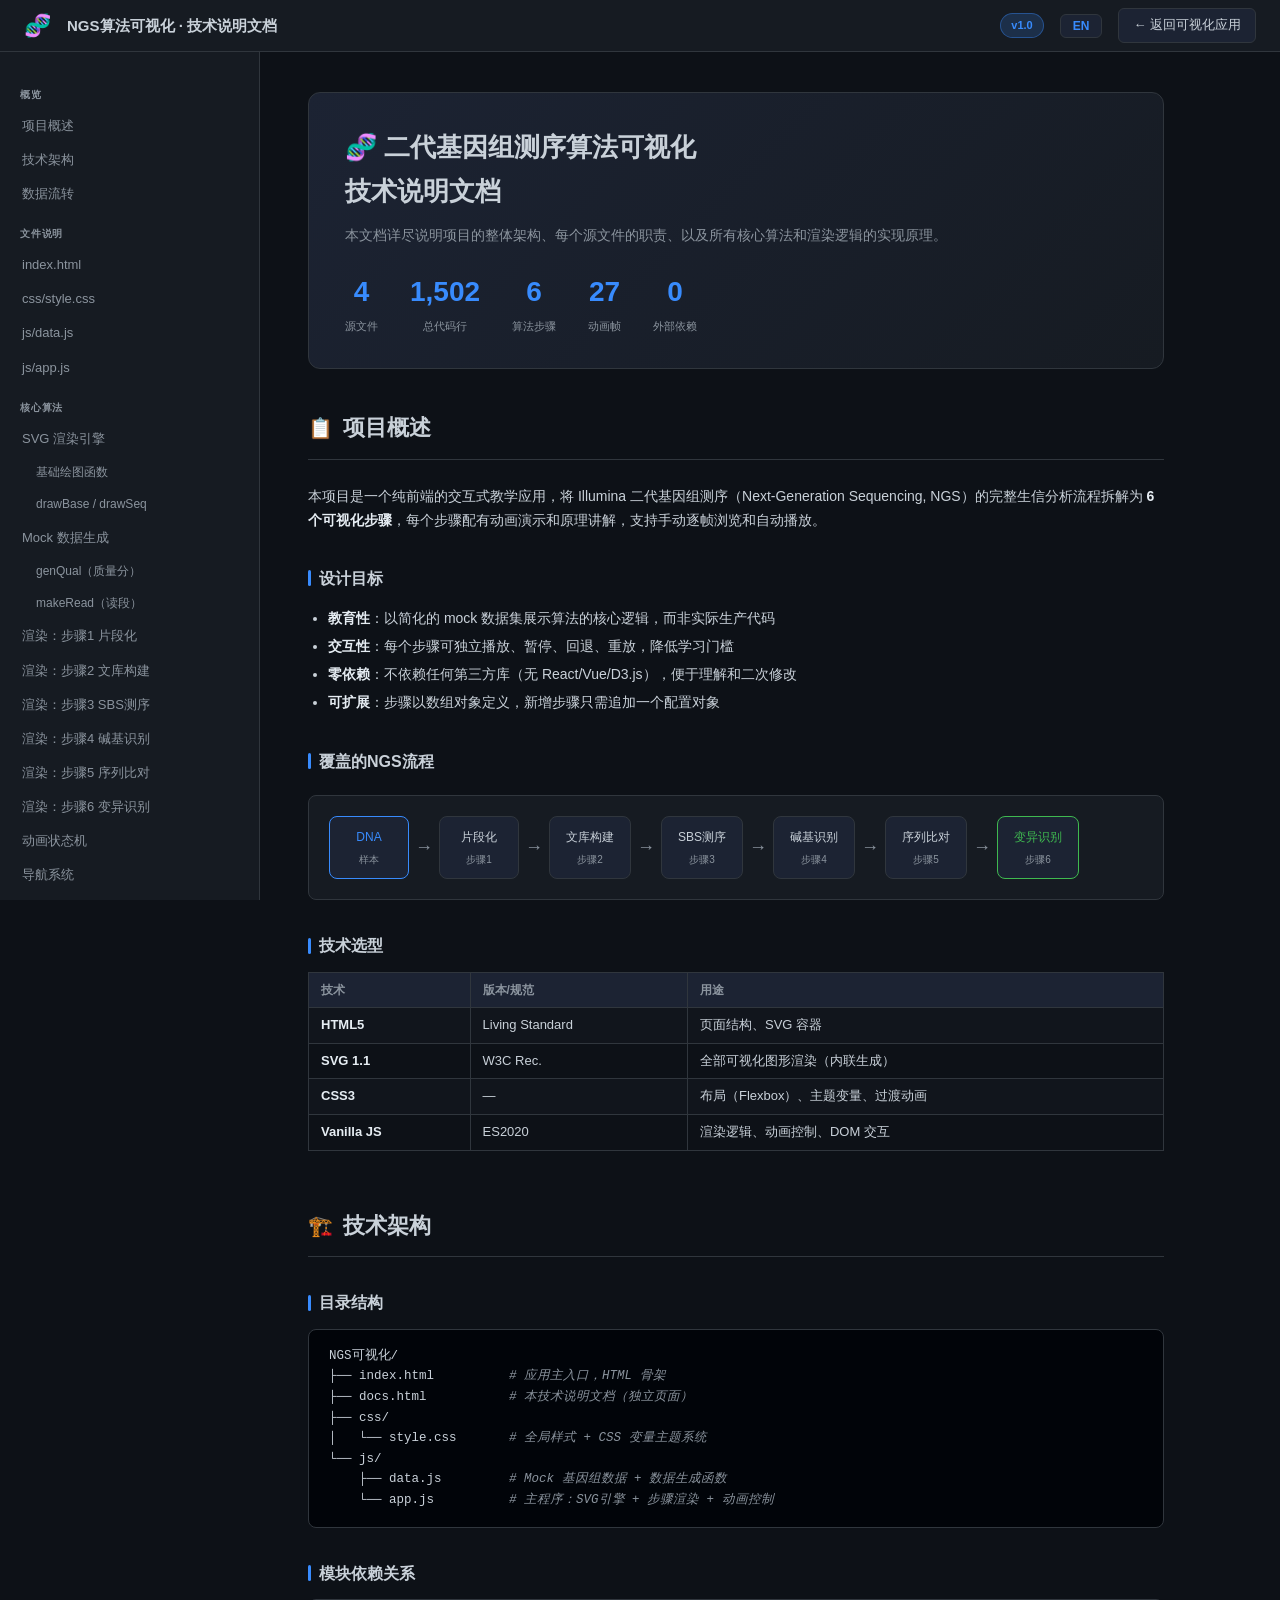
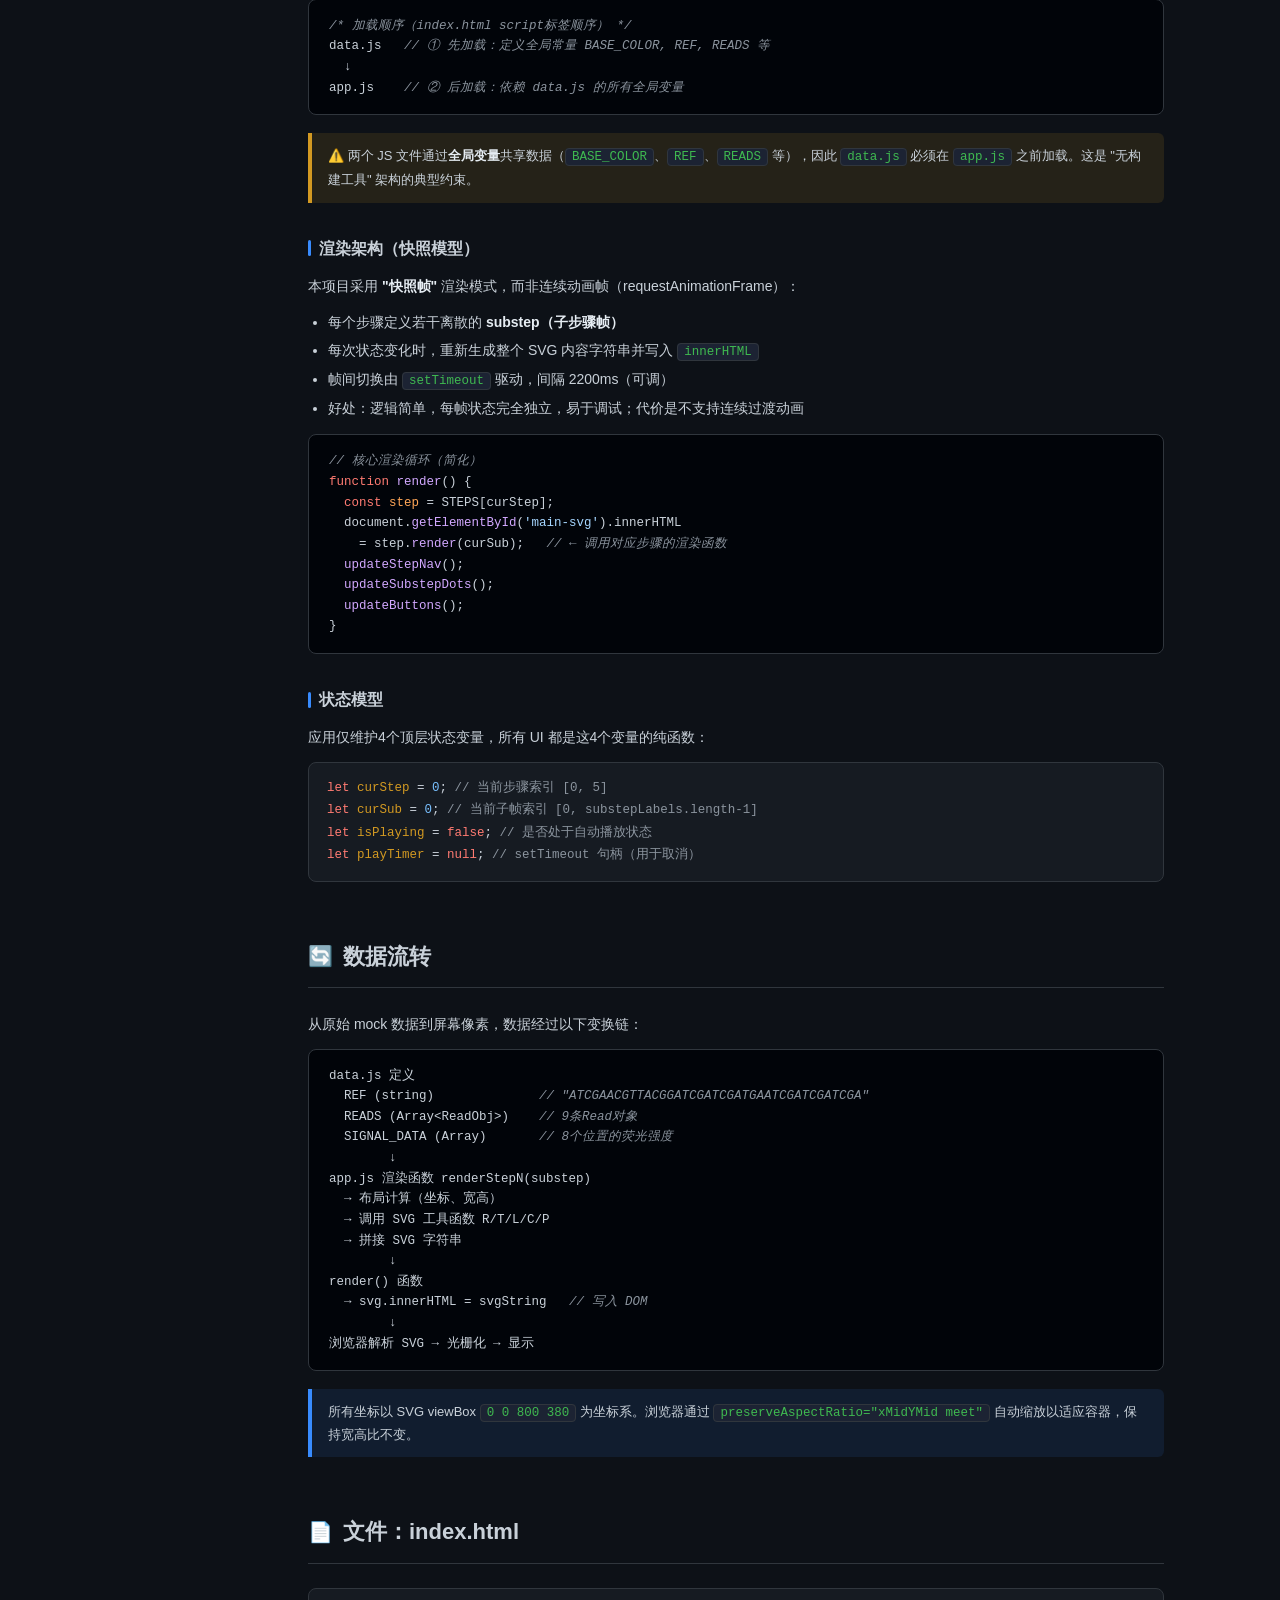
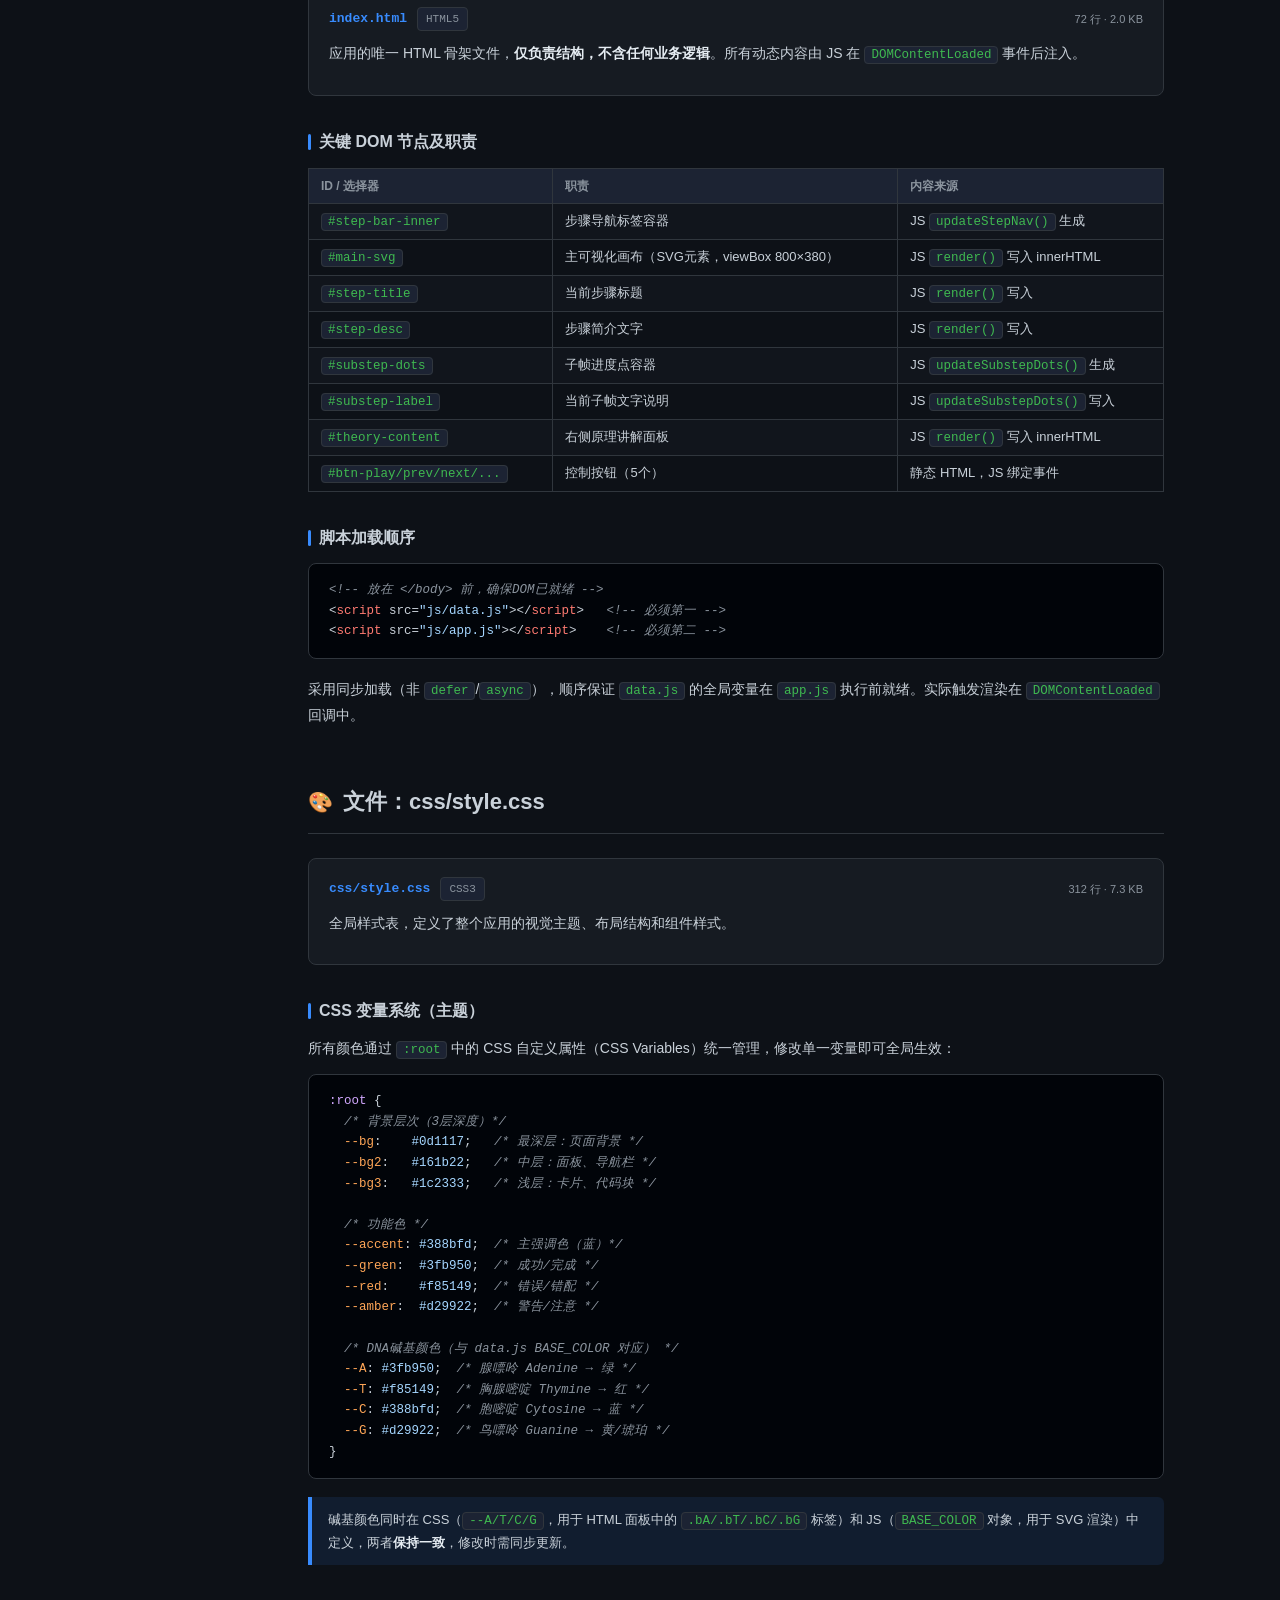
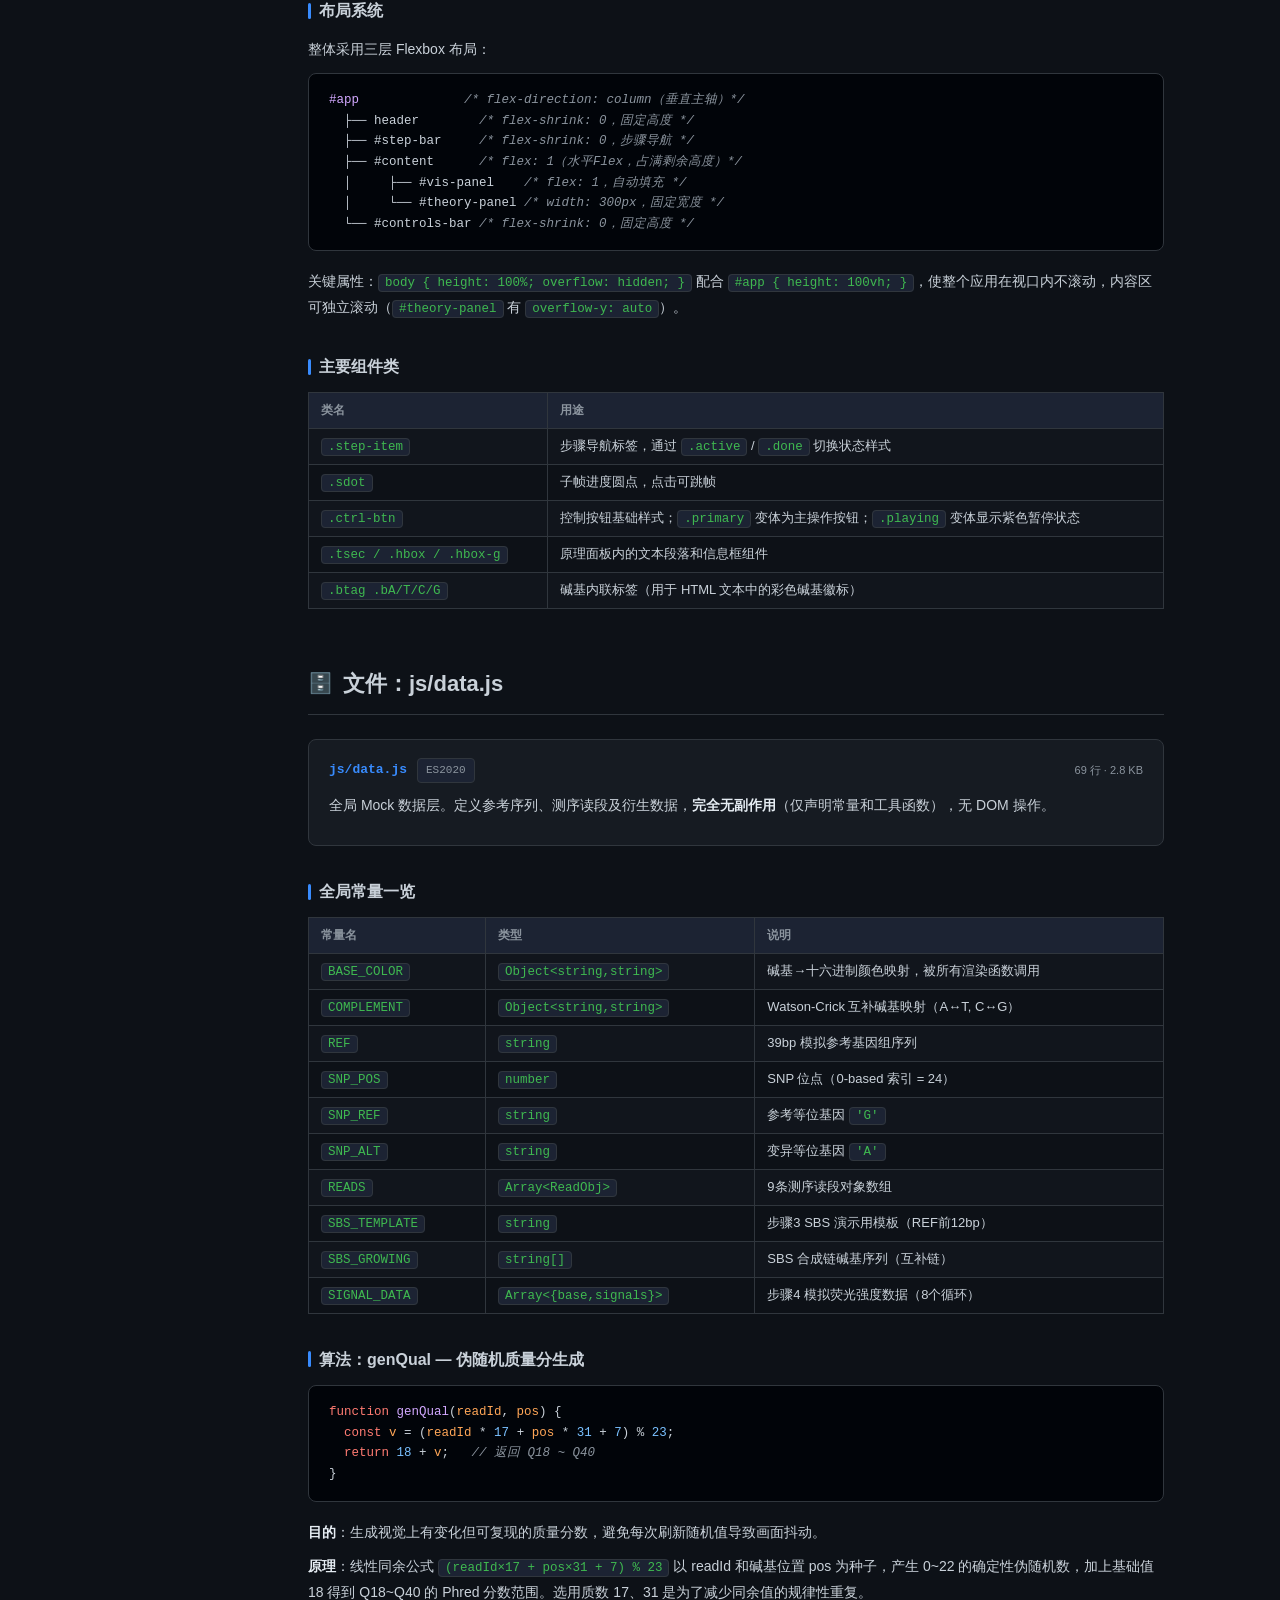
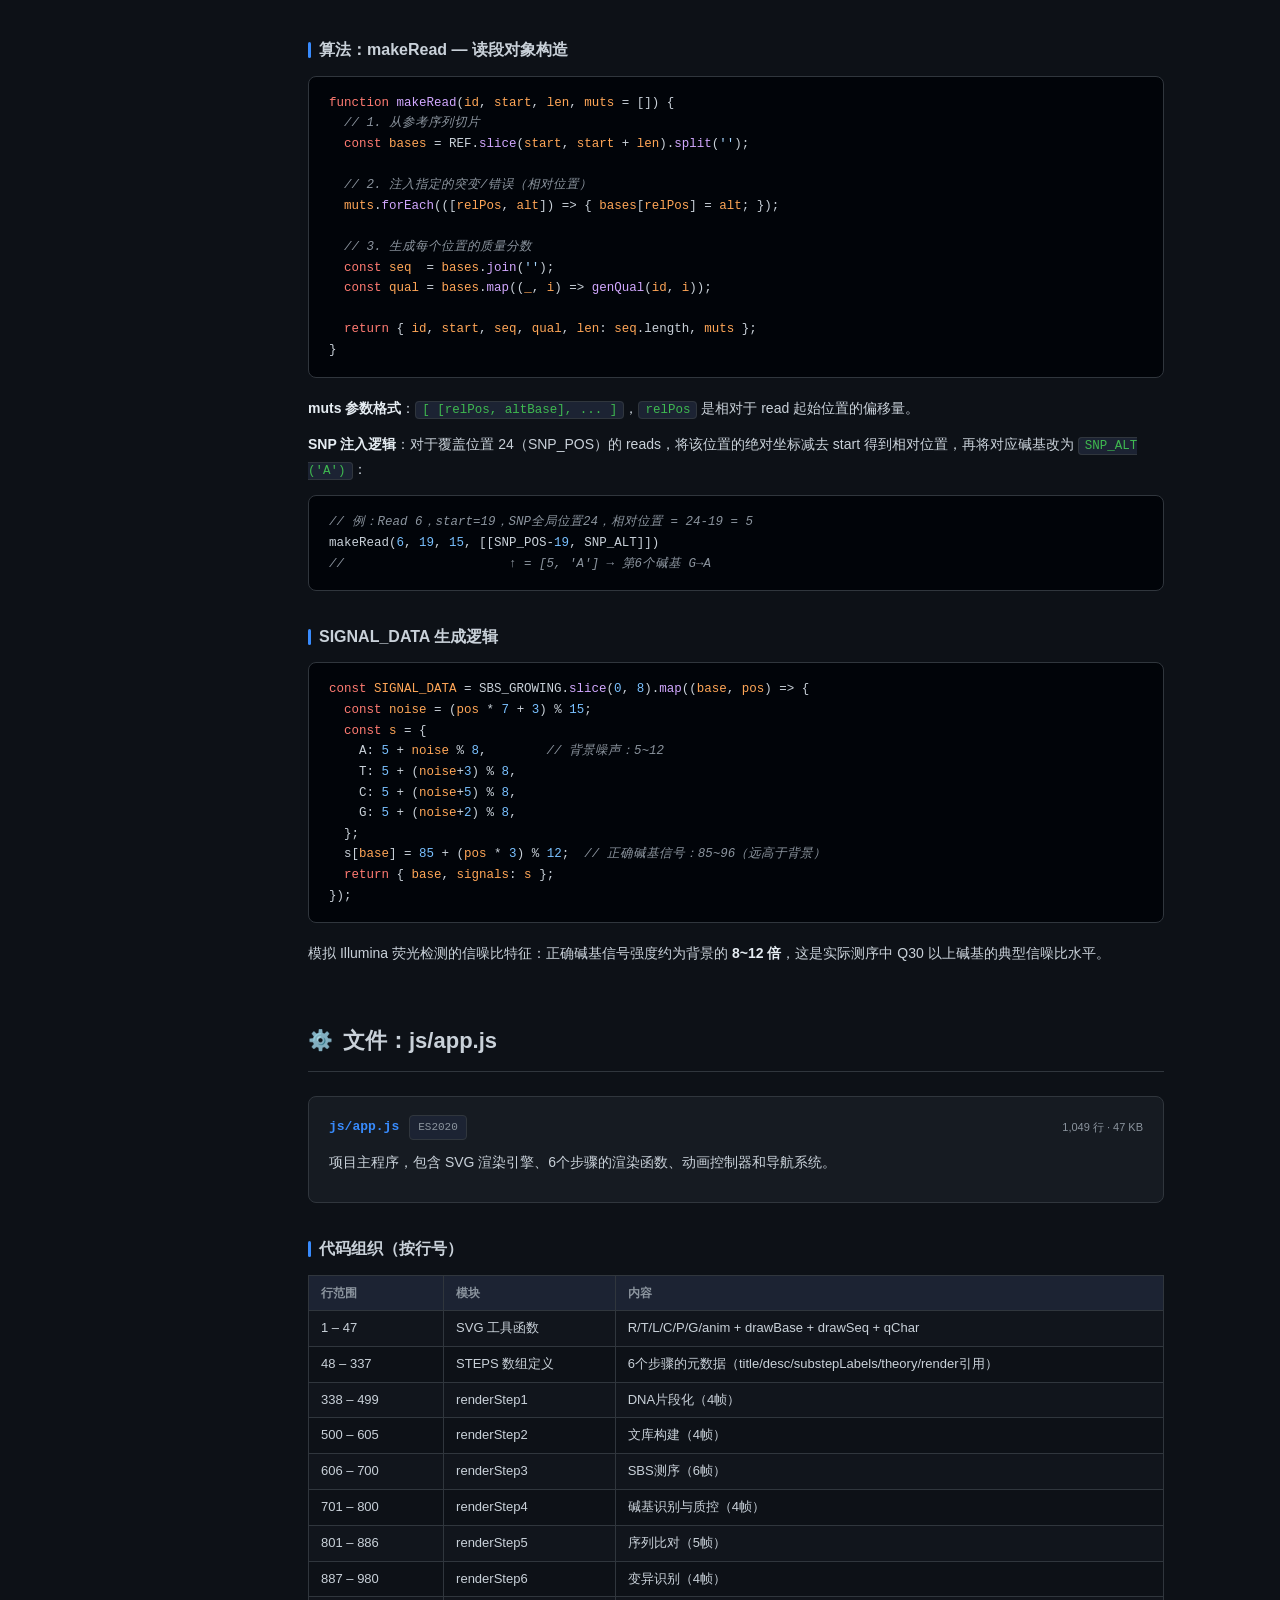
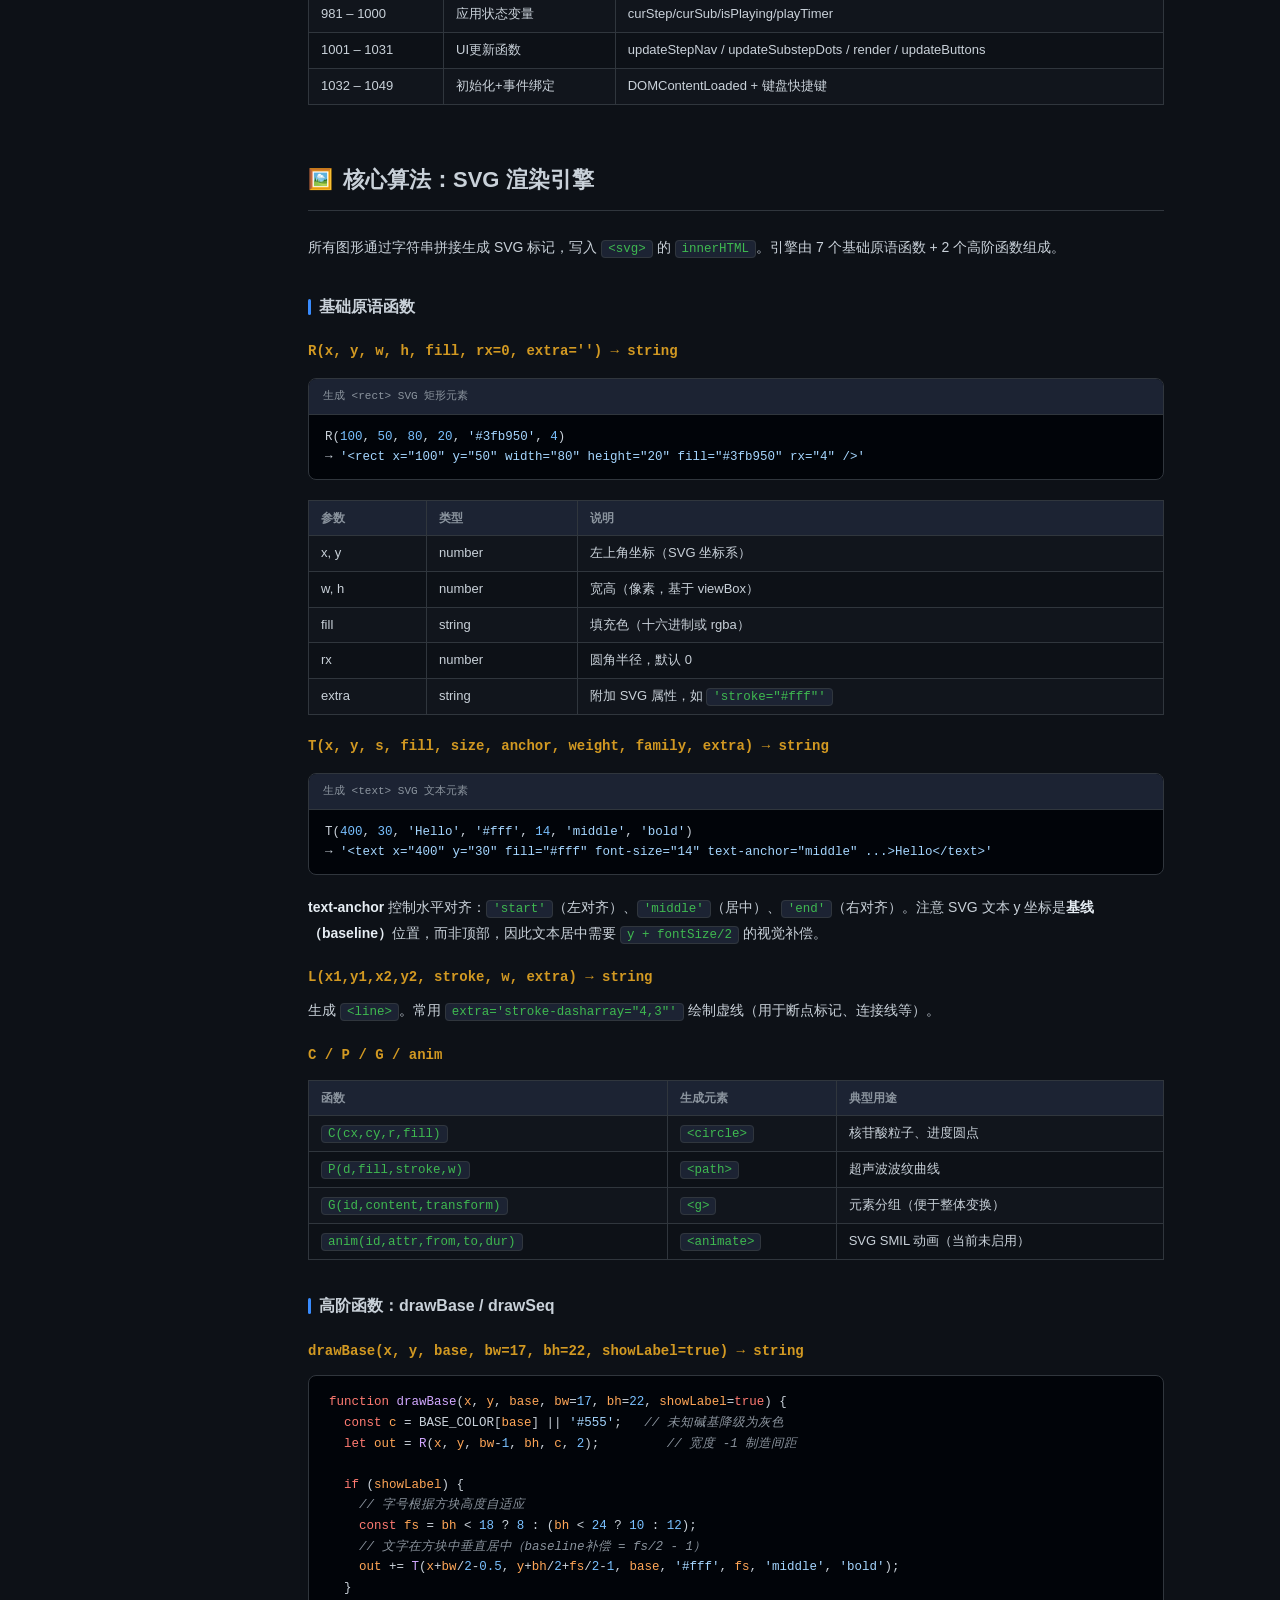
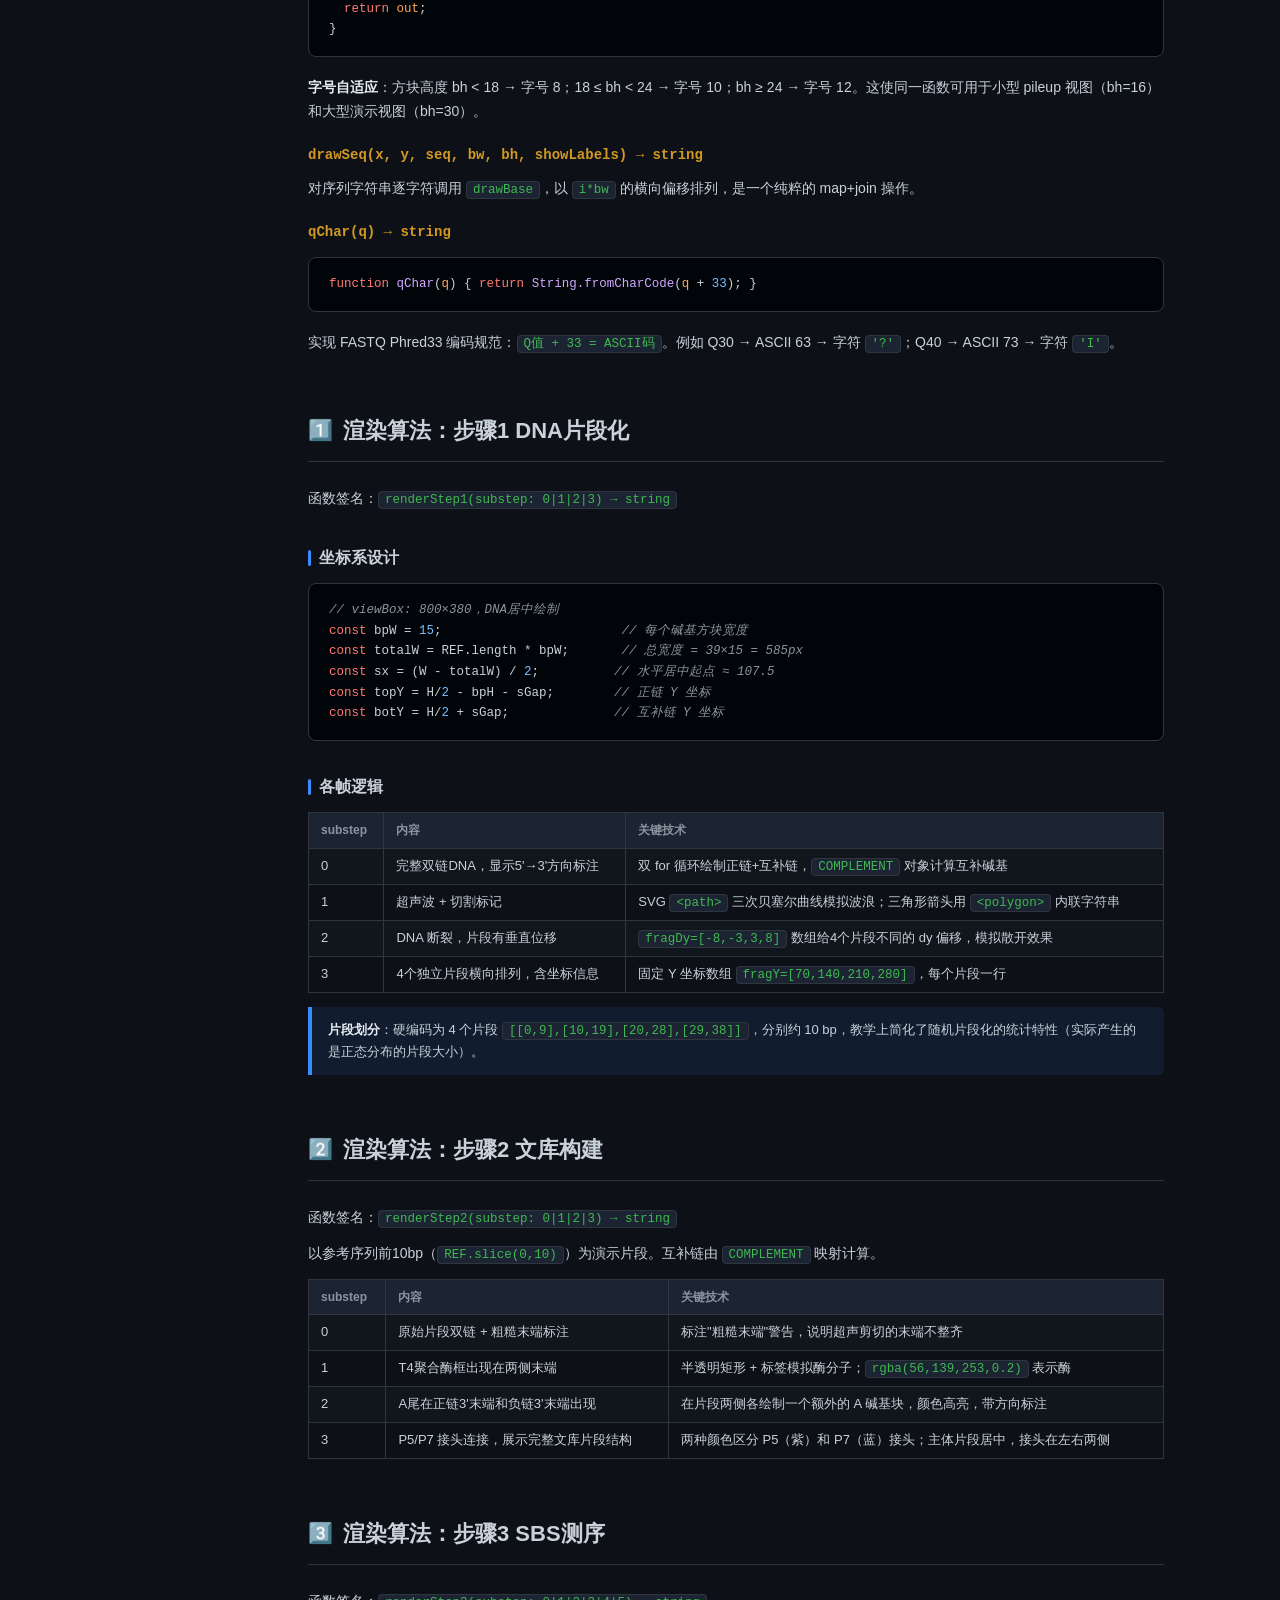
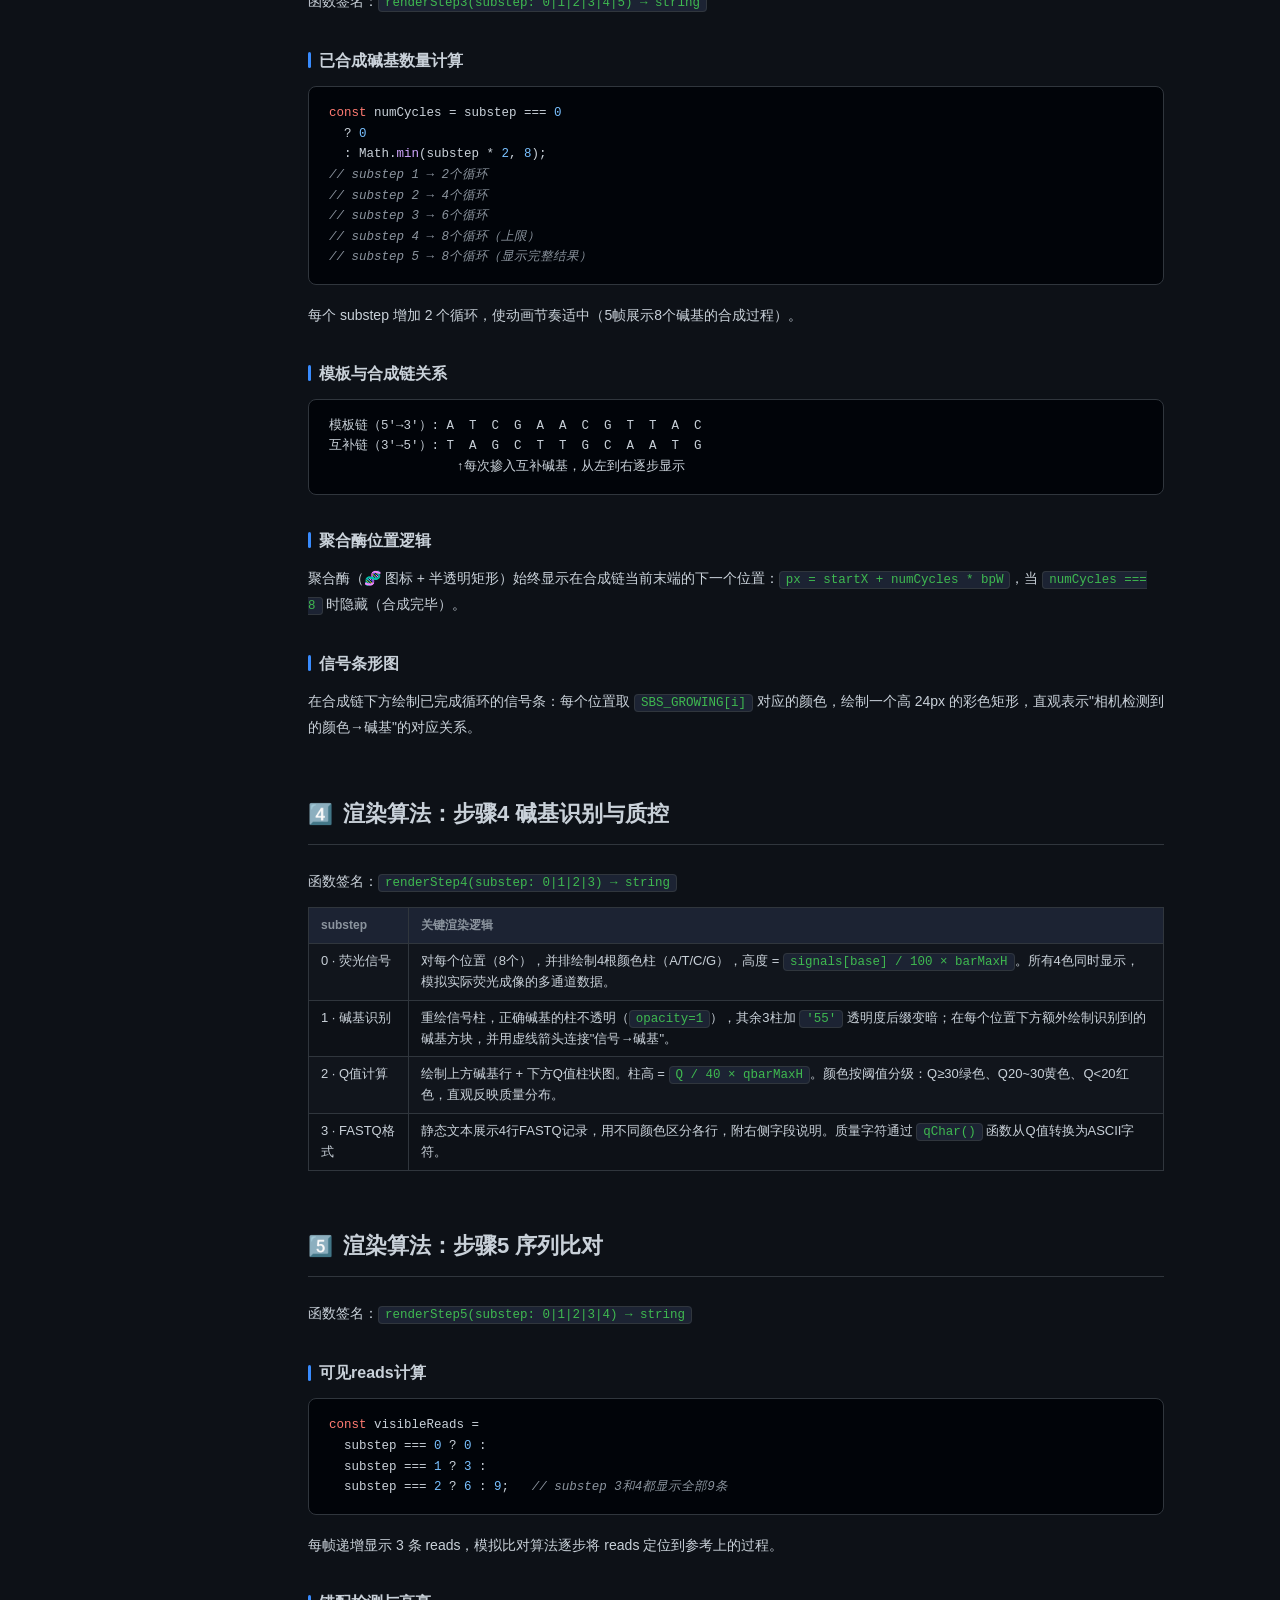
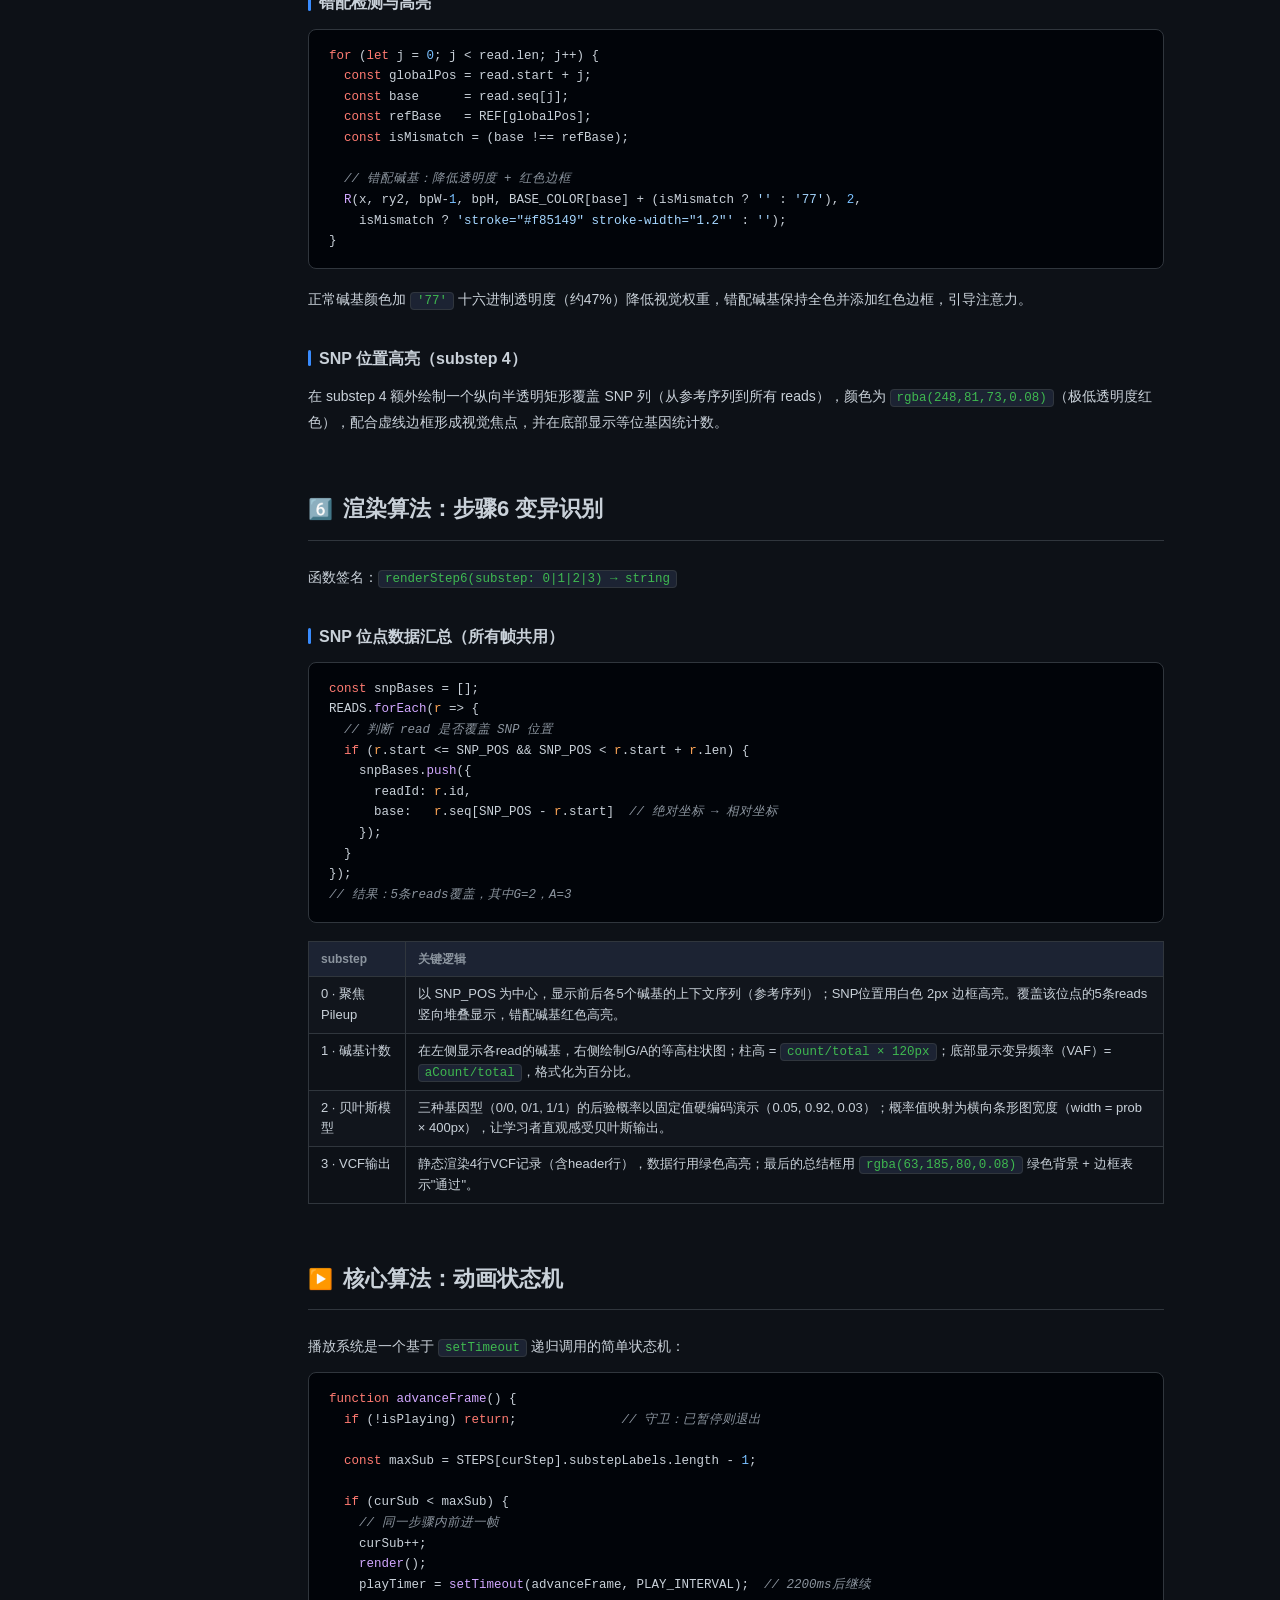
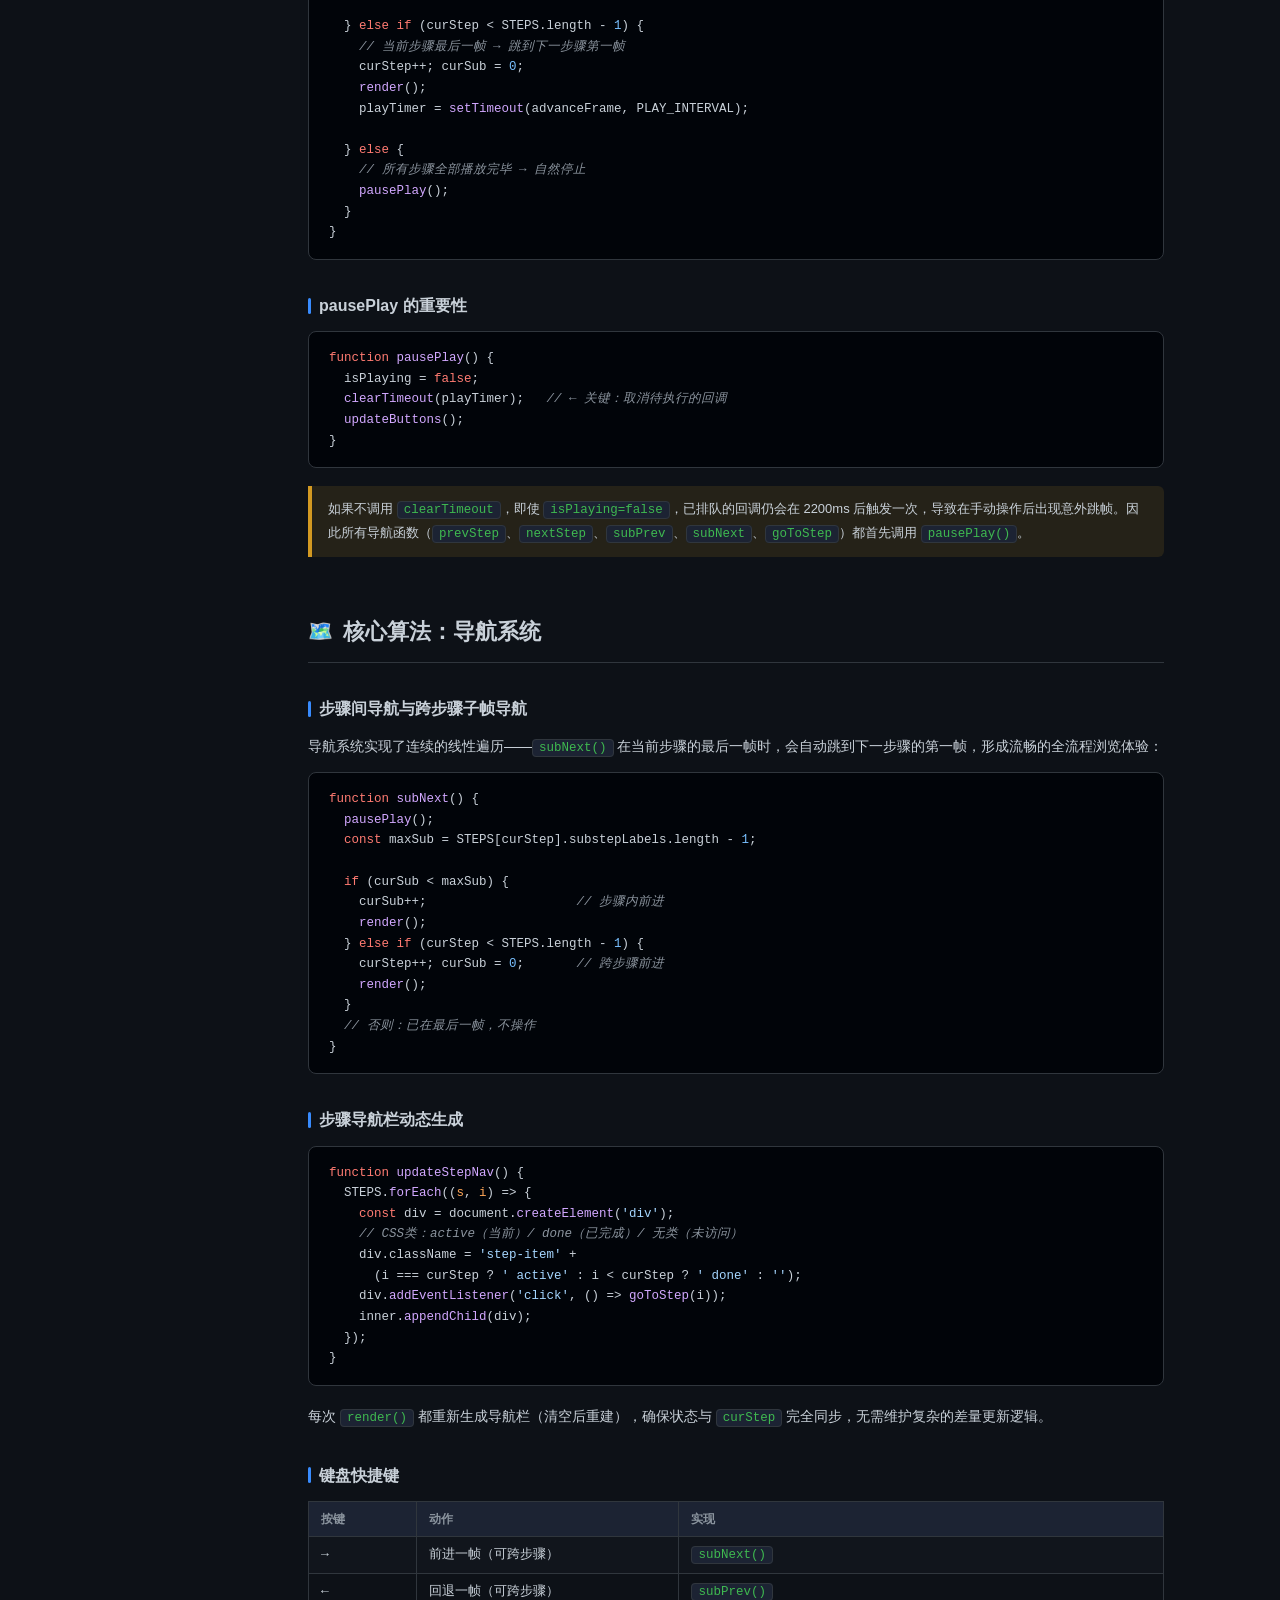
==== commit 8ae575f6: "feat: 为技术文档页面添加中英双语支持 使用CSS类切换方案(.i18n-zh/.i18n-en)实现docs.html的双语显示， 添加语言切换按钮并与localStorage同步语言偏好设置。" ====
--- a/docs.html
+++ b/docs.html
@@ -1,5 +1,5 @@
 <!DOCTYPE html>
-<html lang="zh-CN">
+<html lang="zh-CN" id="html-root">
 <head>
 <meta charset="UTF-8">
 <meta name="viewport" content="width=device-width, initial-scale=1.0">
@@ -429,6 +429,41 @@
   color: var(--text2);
   font-family: monospace;
 }
+
+/* i18n toggle */
+.i18n-zh, .i18n-en { display: none; }
+html[lang="zh-CN"] .i18n-zh { display: initial; }
+html[lang="zh-CN"] span.i18n-en { display: none; }
+html[lang="en"] .i18n-en { display: initial; }
+html[lang="en"] span.i18n-zh { display: none; }
+html[lang="en"] .i18n-zh { display: none; }
+html[lang="zh-CN"] .i18n-en { display: none; }
+/* Block-level i18n elements */
+html[lang="zh-CN"] div.i18n-zh, html[lang="zh-CN"] p.i18n-zh, html[lang="zh-CN"] li.i18n-zh, html[lang="zh-CN"] tr.i18n-zh, html[lang="zh-CN"] section.i18n-zh { display: block; }
+html[lang="en"] div.i18n-en, html[lang="en"] p.i18n-en, html[lang="en"] li.i18n-en, html[lang="en"] tr.i18n-en, html[lang="en"] section.i18n-en { display: block; }
+html[lang="zh-CN"] tr.i18n-zh { display: table-row; }
+html[lang="en"] tr.i18n-en { display: table-row; }
+html[lang="zh-CN"] div.i18n-zh { display: block; }
+html[lang="en"] div.i18n-en { display: block; }
+html[lang="zh-CN"] li.i18n-zh { display: list-item; }
+html[lang="en"] li.i18n-en { display: list-item; }
+/* For flex containers */
+html[lang="zh-CN"] .flow-diagram .i18n-zh { display: initial; }
+html[lang="en"] .flow-diagram .i18n-en { display: initial; }
+
+.lang-btn {
+  background: var(--bg3);
+  border: 1px solid var(--border);
+  color: var(--accent);
+  padding: 4px 12px;
+  border-radius: 6px;
+  font-size: 12px;
+  font-weight: 700;
+  cursor: pointer;
+  transition: background 0.15s;
+  font-family: inherit;
+}
+.lang-btn:hover { background: var(--border); }
 </style>
 </head>
 <body>
@@ -436,46 +471,47 @@
 <!-- 顶部导航 -->
 <div id="topbar">
   <div class="topbar-logo">🧬</div>
-  <h1>NGS算法可视化 · 技术说明文档</h1>
+  <h1><span class="i18n-zh">NGS算法可视化 · 技术说明文档</span><span class="i18n-en">NGS Algorithm Visualization · Technical Documentation</span></h1>
   <span class="badge">v1.0</span>
-  <a href="index.html" class="back-btn">← 返回可视化应用</a>
+  <button id="btn-lang" class="lang-btn">EN</button>
+  <a href="index.html" class="back-btn"><span class="i18n-zh">← 返回可视化应用</span><span class="i18n-en">← Back to Visualization</span></a>
 </div>
 
 <div id="layout">
 
 <!-- ==================== 侧边栏导航 ==================== -->
 <nav id="sidebar">
-  <div class="nav-group-title">概览</div>
-  <a class="nav-item" href="#overview">项目概述</a>
-  <a class="nav-item" href="#architecture">技术架构</a>
-  <a class="nav-item" href="#dataflow">数据流转</a>
-
-  <div class="nav-group-title">文件说明</div>
+  <div class="nav-group-title"><span class="i18n-zh">概览</span><span class="i18n-en">Overview</span></div>
+  <a class="nav-item" href="#overview"><span class="i18n-zh">项目概述</span><span class="i18n-en">Project Overview</span></a>
+  <a class="nav-item" href="#architecture"><span class="i18n-zh">技术架构</span><span class="i18n-en">Architecture</span></a>
+  <a class="nav-item" href="#dataflow"><span class="i18n-zh">数据流转</span><span class="i18n-en">Data Flow</span></a>
+
+  <div class="nav-group-title"><span class="i18n-zh">文件说明</span><span class="i18n-en">File Reference</span></div>
   <a class="nav-item" href="#file-index">index.html</a>
   <a class="nav-item" href="#file-css">css/style.css</a>
   <a class="nav-item" href="#file-data">js/data.js</a>
   <a class="nav-item" href="#file-app">js/app.js</a>
 
-  <div class="nav-group-title">核心算法</div>
-  <a class="nav-item" href="#algo-svg">SVG 渲染引擎</a>
-  <a class="nav-item sub" href="#algo-svg-primitives">基础绘图函数</a>
+  <div class="nav-group-title"><span class="i18n-zh">核心算法</span><span class="i18n-en">Core Algorithms</span></div>
+  <a class="nav-item" href="#algo-svg"><span class="i18n-zh">SVG 渲染引擎</span><span class="i18n-en">SVG Rendering Engine</span></a>
+  <a class="nav-item sub" href="#algo-svg-primitives"><span class="i18n-zh">基础绘图函数</span><span class="i18n-en">Drawing Primitives</span></a>
   <a class="nav-item sub" href="#algo-drawbase">drawBase / drawSeq</a>
-  <a class="nav-item" href="#algo-data-gen">Mock 数据生成</a>
-  <a class="nav-item sub" href="#algo-genqual">genQual（质量分）</a>
-  <a class="nav-item sub" href="#algo-makeread">makeRead（读段）</a>
-  <a class="nav-item" href="#algo-step1">渲染：步骤1 片段化</a>
-  <a class="nav-item" href="#algo-step2">渲染：步骤2 文库构建</a>
-  <a class="nav-item" href="#algo-step3">渲染：步骤3 SBS测序</a>
-  <a class="nav-item" href="#algo-step4">渲染：步骤4 碱基识别</a>
-  <a class="nav-item" href="#algo-step5">渲染：步骤5 序列比对</a>
-  <a class="nav-item" href="#algo-step6">渲染：步骤6 变异识别</a>
-  <a class="nav-item" href="#algo-anim">动画状态机</a>
-  <a class="nav-item" href="#algo-nav">导航系统</a>
-
-  <div class="nav-group-title">参考</div>
-  <a class="nav-item" href="#data-structures">数据结构速查</a>
-  <a class="nav-item" href="#keyboard">键盘快捷键</a>
-  <a class="nav-item" href="#extend">扩展指南</a>
+  <a class="nav-item" href="#algo-data-gen"><span class="i18n-zh">Mock 数据生成</span><span class="i18n-en">Mock Data Generation</span></a>
+  <a class="nav-item sub" href="#algo-genqual"><span class="i18n-zh">genQual（质量分）</span><span class="i18n-en">genQual (Quality)</span></a>
+  <a class="nav-item sub" href="#algo-makeread"><span class="i18n-zh">makeRead（读段）</span><span class="i18n-en">makeRead (Reads)</span></a>
+  <a class="nav-item" href="#algo-step1"><span class="i18n-zh">渲染：步骤1 片段化</span><span class="i18n-en">Render: Step 1 Fragmentation</span></a>
+  <a class="nav-item" href="#algo-step2"><span class="i18n-zh">渲染：步骤2 文库构建</span><span class="i18n-en">Render: Step 2 Library Prep</span></a>
+  <a class="nav-item" href="#algo-step3"><span class="i18n-zh">渲染：步骤3 SBS测序</span><span class="i18n-en">Render: Step 3 SBS</span></a>
+  <a class="nav-item" href="#algo-step4"><span class="i18n-zh">渲染：步骤4 碱基识别</span><span class="i18n-en">Render: Step 4 Base Calling</span></a>
+  <a class="nav-item" href="#algo-step5"><span class="i18n-zh">渲染：步骤5 序列比对</span><span class="i18n-en">Render: Step 5 Alignment</span></a>
+  <a class="nav-item" href="#algo-step6"><span class="i18n-zh">渲染：步骤6 变异识别</span><span class="i18n-en">Render: Step 6 Variant Calling</span></a>
+  <a class="nav-item" href="#algo-anim"><span class="i18n-zh">动画状态机</span><span class="i18n-en">Animation State Machine</span></a>
+  <a class="nav-item" href="#algo-nav"><span class="i18n-zh">导航系统</span><span class="i18n-en">Navigation System</span></a>
+
+  <div class="nav-group-title"><span class="i18n-zh">参考</span><span class="i18n-en">Reference</span></div>
+  <a class="nav-item" href="#data-structures"><span class="i18n-zh">数据结构速查</span><span class="i18n-en">Data Structure Reference</span></a>
+  <a class="nav-item" href="#keyboard"><span class="i18n-zh">键盘快捷键</span><span class="i18n-en">Keyboard Shortcuts</span></a>
+  <a class="nav-item" href="#extend"><span class="i18n-zh">扩展指南</span><span class="i18n-en">Extension Guide</span></a>
 </nav>
 
 <!-- ==================== 主内容 ==================== -->
@@ -483,14 +519,15 @@
 
 <!-- Hero -->
 <div class="hero">
-  <h2>🧬 二代基因组测序算法可视化<br>技术说明文档</h2>
-  <p>本文档详尽说明项目的整体架构、每个源文件的职责、以及所有核心算法和渲染逻辑的实现原理。</p>
+  <h2><span class="i18n-zh">🧬 二代基因组测序算法可视化<br>技术说明文档</span><span class="i18n-en">🧬 Next-Generation Sequencing Algorithm Visualization<br>Technical Documentation</span></h2>
+  <p class="i18n-zh">本文档详尽说明项目的整体架构、每个源文件的职责、以及所有核心算法和渲染逻辑的实现原理。</p>
+  <p class="i18n-en">This document provides a comprehensive overview of the project architecture, file responsibilities, and all core algorithm and rendering logic implementations.</p>
   <div class="hero-stats">
-    <div class="stat"><div class="stat-num">4</div><div class="stat-lbl">源文件</div></div>
-    <div class="stat"><div class="stat-num">1,502</div><div class="stat-lbl">总代码行</div></div>
-    <div class="stat"><div class="stat-num">6</div><div class="stat-lbl">算法步骤</div></div>
-    <div class="stat"><div class="stat-num">27</div><div class="stat-lbl">动画帧</div></div>
-    <div class="stat"><div class="stat-num">0</div><div class="stat-lbl">外部依赖</div></div>
+    <div class="stat"><div class="stat-num">4</div><div class="stat-lbl"><span class="i18n-zh">源文件</span><span class="i18n-en">Source Files</span></div></div>
+    <div class="stat"><div class="stat-num">1,502</div><div class="stat-lbl"><span class="i18n-zh">总代码行</span><span class="i18n-en">Lines of Code</span></div></div>
+    <div class="stat"><div class="stat-num">6</div><div class="stat-lbl"><span class="i18n-zh">算法步骤</span><span class="i18n-en">Algorithm Steps</span></div></div>
+    <div class="stat"><div class="stat-num">27</div><div class="stat-lbl"><span class="i18n-zh">动画帧</span><span class="i18n-en">Animation Frames</span></div></div>
+    <div class="stat"><div class="stat-num">0</div><div class="stat-lbl"><span class="i18n-zh">外部依赖</span><span class="i18n-en">Dependencies</span></div></div>
   </div>
 </div>
 
@@ -498,42 +535,47 @@
      一、项目概述
      ================================================ -->
 <section id="overview">
-  <h2 class="sec-title"><span class="sec-icon">📋</span>项目概述</h2>
-
-  <p>本项目是一个纯前端的交互式教学应用，将 Illumina 二代基因组测序（Next-Generation Sequencing, NGS）的完整生信分析流程拆解为 <strong>6个可视化步骤</strong>，每个步骤配有动画演示和原理讲解，支持手动逐帧浏览和自动播放。</p>
-
-  <h3 class="sub-title">设计目标</h3>
+  <h2 class="sec-title"><span class="sec-icon">📋</span><span class="i18n-zh">项目概述</span><span class="i18n-en">Project Overview</span></h2>
+
+  <p class="i18n-zh">本项目是一个纯前端的交互式教学应用，将 Illumina 二代基因组测序（Next-Generation Sequencing, NGS）的完整生信分析流程拆解为 <strong>6个可视化步骤</strong>，每个步骤配有动画演示和原理讲解，支持手动逐帧浏览和自动播放。</p>
+  <p class="i18n-en">This project is a pure front-end interactive educational application that breaks down the complete Illumina Next-Generation Sequencing (NGS) bioinformatics pipeline into <strong>6 visualized steps</strong>, each with animated demonstrations and explanations, supporting both manual frame-by-frame browsing and auto-play.</p>
+
+  <h3 class="sub-title"><span class="i18n-zh">设计目标</span><span class="i18n-en">Design Goals</span></h3>
   <ul>
-    <li><strong>教育性</strong>：以简化的 mock 数据集展示算法的核心逻辑，而非实际生产代码</li>
-    <li><strong>交互性</strong>：每个步骤可独立播放、暂停、回退、重放，降低学习门槛</li>
-    <li><strong>零依赖</strong>：不依赖任何第三方库（无 React/Vue/D3.js），便于理解和二次修改</li>
-    <li><strong>可扩展</strong>：步骤以数组对象定义，新增步骤只需追加一个配置对象</li>
+    <li class="i18n-zh"><strong>教育性</strong>：以简化的 mock 数据集展示算法的核心逻辑，而非实际生产代码</li>
+    <li class="i18n-en"><strong>Educational</strong>: Uses simplified mock datasets to demonstrate core algorithm logic, rather than production code</li>
+    <li class="i18n-zh"><strong>交互性</strong>：每个步骤可独立播放、暂停、回退、重放，降低学习门槛</li>
+    <li class="i18n-en"><strong>Interactive</strong>: Each step can be independently played, paused, rewound, and replayed, lowering the learning barrier</li>
+    <li class="i18n-zh"><strong>零依赖</strong>：不依赖任何第三方库（无 React/Vue/D3.js），便于理解和二次修改</li>
+    <li class="i18n-en"><strong>Zero Dependencies</strong>: No third-party libraries (no React/Vue/D3.js), easy to understand and modify</li>
+    <li class="i18n-zh"><strong>可扩展</strong>：步骤以数组对象定义，新增步骤只需追加一个配置对象</li>
+    <li class="i18n-en"><strong>Extensible</strong>: Steps are defined as array objects; adding a new step only requires appending a configuration object</li>
   </ul>
 
-  <h3 class="sub-title">覆盖的NGS流程</h3>
+  <h3 class="sub-title"><span class="i18n-zh">覆盖的NGS流程</span><span class="i18n-en">NGS Pipeline Coverage</span></h3>
   <div class="flow-diagram">
-    <div class="flow-node accent"><div>DNA</div><div class="flow-label">样本</div></div>
+    <div class="flow-node accent"><div>DNA</div><div class="flow-label"><span class="i18n-zh">样本</span><span class="i18n-en">Sample</span></div></div>
     <div class="flow-arrow">→</div>
-    <div class="flow-node"><div>片段化</div><div class="flow-label">步骤1</div></div>
+    <div class="flow-node"><div><span class="i18n-zh">片段化</span><span class="i18n-en">Fragmentation</span></div><div class="flow-label"><span class="i18n-zh">步骤1</span><span class="i18n-en">Step 1</span></div></div>
     <div class="flow-arrow">→</div>
-    <div class="flow-node"><div>文库构建</div><div class="flow-label">步骤2</div></div>
+    <div class="flow-node"><div><span class="i18n-zh">文库构建</span><span class="i18n-en">Library Prep</span></div><div class="flow-label"><span class="i18n-zh">步骤2</span><span class="i18n-en">Step 2</span></div></div>
     <div class="flow-arrow">→</div>
-    <div class="flow-node"><div>SBS测序</div><div class="flow-label">步骤3</div></div>
+    <div class="flow-node"><div><span class="i18n-zh">SBS测序</span><span class="i18n-en">SBS Sequencing</span></div><div class="flow-label"><span class="i18n-zh">步骤3</span><span class="i18n-en">Step 3</span></div></div>
     <div class="flow-arrow">→</div>
-    <div class="flow-node"><div>碱基识别</div><div class="flow-label">步骤4</div></div>
+    <div class="flow-node"><div><span class="i18n-zh">碱基识别</span><span class="i18n-en">Base Calling</span></div><div class="flow-label"><span class="i18n-zh">步骤4</span><span class="i18n-en">Step 4</span></div></div>
     <div class="flow-arrow">→</div>
-    <div class="flow-node"><div>序列比对</div><div class="flow-label">步骤5</div></div>
+    <div class="flow-node"><div><span class="i18n-zh">序列比对</span><span class="i18n-en">Alignment</span></div><div class="flow-label"><span class="i18n-zh">步骤5</span><span class="i18n-en">Step 5</span></div></div>
     <div class="flow-arrow">→</div>
-    <div class="flow-node green"><div>变异识别</div><div class="flow-label">步骤6</div></div>
-  </div>
-
-  <h3 class="sub-title">技术选型</h3>
+    <div class="flow-node green"><div><span class="i18n-zh">变异识别</span><span class="i18n-en">Variant Calling</span></div><div class="flow-label"><span class="i18n-zh">步骤6</span><span class="i18n-en">Step 6</span></div></div>
+  </div>
+
+  <h3 class="sub-title"><span class="i18n-zh">技术选型</span><span class="i18n-en">Technology Stack</span></h3>
   <table class="param-table">
-    <tr><th>技术</th><th>版本/规范</th><th>用途</th></tr>
-    <tr><td><strong>HTML5</strong></td><td>Living Standard</td><td>页面结构、SVG 容器</td></tr>
-    <tr><td><strong>SVG 1.1</strong></td><td>W3C Rec.</td><td>全部可视化图形渲染（内联生成）</td></tr>
-    <tr><td><strong>CSS3</strong></td><td>—</td><td>布局（Flexbox）、主题变量、过渡动画</td></tr>
-    <tr><td><strong>Vanilla JS</strong></td><td>ES2020</td><td>渲染逻辑、动画控制、DOM 交互</td></tr>
+    <tr><th><span class="i18n-zh">技术</span><span class="i18n-en">Technology</span></th><th><span class="i18n-zh">版本/规范</span><span class="i18n-en">Version/Spec</span></th><th><span class="i18n-zh">用途</span><span class="i18n-en">Purpose</span></th></tr>
+    <tr><td><strong>HTML5</strong></td><td>Living Standard</td><td><span class="i18n-zh">页面结构、SVG 容器</span><span class="i18n-en">Page structure, SVG containers</span></td></tr>
+    <tr><td><strong>SVG 1.1</strong></td><td>W3C Rec.</td><td><span class="i18n-zh">全部可视化图形渲染（内联生成）</span><span class="i18n-en">All visualization rendering (inline generation)</span></td></tr>
+    <tr><td><strong>CSS3</strong></td><td>—</td><td><span class="i18n-zh">布局（Flexbox）、主题变量、过渡动画</span><span class="i18n-en">Layout (Flexbox), theme variables, transitions</span></td></tr>
+    <tr><td><strong>Vanilla JS</strong></td><td>ES2020</td><td><span class="i18n-zh">渲染逻辑、动画控制、DOM 交互</span><span class="i18n-en">Rendering logic, animation control, DOM interaction</span></td></tr>
   </table>
 </section>
 
@@ -541,9 +583,9 @@
      二、技术架构
      ================================================ -->
 <section id="architecture">
-  <h2 class="sec-title"><span class="sec-icon">🏗️</span>技术架构</h2>
-
-  <h3 class="sub-title">目录结构</h3>
+  <h2 class="sec-title"><span class="sec-icon">🏗️</span><span class="i18n-zh">技术架构</span><span class="i18n-en">Architecture</span></h2>
+
+  <h3 class="sub-title"><span class="i18n-zh">目录结构</span><span class="i18n-en">Directory Structure</span></h3>
   <pre><code>NGS可视化/
 ├── index.html          <span class="cmt"># 应用主入口，HTML 骨架</span>
 ├── docs.html           <span class="cmt"># 本技术说明文档（独立页面）</span>
@@ -553,23 +595,29 @@
     ├── data.js         <span class="cmt"># Mock 基因组数据 + 数据生成函数</span>
     └── app.js          <span class="cmt"># 主程序：SVG引擎 + 步骤渲染 + 动画控制</span></code></pre>
 
-  <h3 class="sub-title">模块依赖关系</h3>
+  <h3 class="sub-title"><span class="i18n-zh">模块依赖关系</span><span class="i18n-en">Module Dependencies</span></h3>
   <pre><code><span class="cmt">/* 加载顺序（index.html script标签顺序） */</span>
 data.js   <span class="cmt">// ① 先加载：定义全局常量 BASE_COLOR, REF, READS 等</span>
   ↓
 app.js    <span class="cmt">// ② 后加载：依赖 data.js 的所有全局变量</span></code></pre>
 
   <div class="warn-box">
-    ⚠️ 两个 JS 文件通过<strong>全局变量</strong>共享数据（<code>BASE_COLOR</code>、<code>REF</code>、<code>READS</code> 等），因此 <code>data.js</code> 必须在 <code>app.js</code> 之前加载。这是 "无构建工具" 架构的典型约束。
-  </div>
-
-  <h3 class="sub-title">渲染架构（快照模型）</h3>
-  <p>本项目采用 <strong>"快照帧"</strong> 渲染模式，而非连续动画帧（requestAnimationFrame）：</p>
+    <span class="i18n-zh">⚠️ 两个 JS 文件通过<strong>全局变量</strong>共享数据（<code>BASE_COLOR</code>、<code>REF</code>、<code>READS</code> 等），因此 <code>data.js</code> 必须在 <code>app.js</code> 之前加载。这是 "无构建工具" 架构的典型约束。</span>
+    <span class="i18n-en">⚠️ The two JS files share data through <strong>global variables</strong> (<code>BASE_COLOR</code>, <code>REF</code>, <code>READS</code>, etc.), so <code>data.js</code> must be loaded before <code>app.js</code>. This is a typical constraint of "no build tool" architecture.</span>
+  </div>
+
+  <h3 class="sub-title"><span class="i18n-zh">渲染架构（快照模型）</span><span class="i18n-en">Rendering Architecture (Snapshot Model)</span></h3>
+  <p class="i18n-zh">本项目采用 <strong>"快照帧"</strong> 渲染模式，而非连续动画帧（requestAnimationFrame）：</p>
+  <p class="i18n-en">This project uses a <strong>"snapshot frame"</strong> rendering model, rather than continuous animation frames (requestAnimationFrame):</p>
   <ul>
-    <li>每个步骤定义若干离散的 <strong>substep（子步骤帧）</strong></li>
-    <li>每次状态变化时，重新生成整个 SVG 内容字符串并写入 <code>innerHTML</code></li>
-    <li>帧间切换由 <code>setTimeout</code> 驱动，间隔 2200ms（可调）</li>
-    <li>好处：逻辑简单，每帧状态完全独立，易于调试；代价是不支持连续过渡动画</li>
+    <li class="i18n-zh">每个步骤定义若干离散的 <strong>substep（子步骤帧）</strong></li>
+    <li class="i18n-en">Each step defines several discrete <strong>substeps (sub-step frames)</strong></li>
+    <li class="i18n-zh">每次状态变化时，重新生成整个 SVG 内容字符串并写入 <code>innerHTML</code></li>
+    <li class="i18n-en">On each state change, the entire SVG content string is regenerated and written to <code>innerHTML</code></li>
+    <li class="i18n-zh">帧间切换由 <code>setTimeout</code> 驱动，间隔 2200ms（可调）</li>
+    <li class="i18n-en">Frame transitions are driven by <code>setTimeout</code>, with a 2200ms interval (configurable)</li>
+    <li class="i18n-zh">好处：逻辑简单，每帧状态完全独立，易于调试；代价是不支持连续过渡动画</li>
+    <li class="i18n-en">Advantage: simple logic, fully independent frame states, easy to debug; trade-off is no continuous transition animations</li>
   </ul>
   <pre><code><span class="cmt">// 核心渲染循环（简化）</span>
 <span class="kw">function</span> <span class="fn">render</span>() {
@@ -581,13 +629,14 @@
   <span class="fn">updateButtons</span>();
 }</code></pre>
 
-  <h3 class="sub-title">状态模型</h3>
-  <p>应用仅维护4个顶层状态变量，所有 UI 都是这4个变量的纯函数：</p>
+  <h3 class="sub-title"><span class="i18n-zh">状态模型</span><span class="i18n-en">State Model</span></h3>
+  <p class="i18n-zh">应用仅维护4个顶层状态变量，所有 UI 都是这4个变量的纯函数：</p>
+  <p class="i18n-en">The application maintains only 4 top-level state variables; all UI is a pure function of these 4 variables:</p>
   <div class="ds-box">
-    <span class="kw">let</span> <span class="ds-key">curStep</span>    = <span class="num">0</span>;       <span class="ds-cmt">// 当前步骤索引 [0, 5]</span><br>
-    <span class="kw">let</span> <span class="ds-key">curSub</span>     = <span class="num">0</span>;       <span class="ds-cmt">// 当前子帧索引 [0, substepLabels.length-1]</span><br>
-    <span class="kw">let</span> <span class="ds-key">isPlaying</span>  = <span class="kw">false</span>;   <span class="ds-cmt">// 是否处于自动播放状态</span><br>
-    <span class="kw">let</span> <span class="ds-key">playTimer</span>  = <span class="kw">null</span>;    <span class="ds-cmt">// setTimeout 句柄（用于取消）</span>
+    <span class="kw">let</span> <span class="ds-key">curStep</span>    = <span class="num">0</span>;       <span class="ds-cmt">// <span class="i18n-zh">当前步骤索引 [0, 5]</span><span class="i18n-en">Current step index [0, 5]</span></span><br>
+    <span class="kw">let</span> <span class="ds-key">curSub</span>     = <span class="num">0</span>;       <span class="ds-cmt">// <span class="i18n-zh">当前子帧索引 [0, substepLabels.length-1]</span><span class="i18n-en">Current sub-frame index [0, substepLabels.length-1]</span></span><br>
+    <span class="kw">let</span> <span class="ds-key">isPlaying</span>  = <span class="kw">false</span>;   <span class="ds-cmt">// <span class="i18n-zh">是否处于自动播放状态</span><span class="i18n-en">Whether auto-play is active</span></span><br>
+    <span class="kw">let</span> <span class="ds-key">playTimer</span>  = <span class="kw">null</span>;    <span class="ds-cmt">// <span class="i18n-zh">setTimeout 句柄（用于取消）</span><span class="i18n-en">setTimeout handle (for cancellation)</span></span>
   </div>
 </section>
 
@@ -595,8 +644,9 @@
      三、数据流转
      ================================================ -->
 <section id="dataflow">
-  <h2 class="sec-title"><span class="sec-icon">🔄</span>数据流转</h2>
-  <p>从原始 mock 数据到屏幕像素，数据经过以下变换链：</p>
+  <h2 class="sec-title"><span class="sec-icon">🔄</span><span class="i18n-zh">数据流转</span><span class="i18n-en">Data Flow</span></h2>
+  <p class="i18n-zh">从原始 mock 数据到屏幕像素，数据经过以下变换链：</p>
+  <p class="i18n-en">From raw mock data to screen pixels, data goes through the following transformation chain:</p>
   <pre><code>data.js 定义
   REF (string)              <span class="cmt">// "ATCGAACGTTACGGATCGATCGATGAATCGATCGATCGA"</span>
   READS (Array&lt;ReadObj&gt;)    <span class="cmt">// 9条Read对象</span>
@@ -613,7 +663,8 @@
 浏览器解析 SVG → 光栅化 → 显示</code></pre>
 
   <div class="info-box">
-    所有坐标以 SVG viewBox <code>0 0 800 380</code> 为坐标系。浏览器通过 <code>preserveAspectRatio="xMidYMid meet"</code> 自动缩放以适应容器，保持宽高比不变。
+    <span class="i18n-zh">所有坐标以 SVG viewBox <code>0 0 800 380</code> 为坐标系。浏览器通过 <code>preserveAspectRatio="xMidYMid meet"</code> 自动缩放以适应容器，保持宽高比不变。</span>
+    <span class="i18n-en">All coordinates use the SVG viewBox <code>0 0 800 380</code> coordinate system. The browser auto-scales via <code>preserveAspectRatio="xMidYMid meet"</code> to fit the container while maintaining the aspect ratio.</span>
   </div>
 </section>
 
@@ -621,52 +672,56 @@
      四、文件说明：index.html
      ================================================ -->
 <section id="file-index">
-  <h2 class="sec-title"><span class="sec-icon">📄</span>文件：index.html</h2>
+  <h2 class="sec-title"><span class="sec-icon">📄</span><span class="i18n-zh">文件：index.html</span><span class="i18n-en">File: index.html</span></h2>
   <div class="file-card">
     <div class="file-card-header">
       <span class="file-tag">index.html</span>
       <span class="ver-tag">HTML5</span>
       <span class="file-size">72 行 · 2.0 KB</span>
     </div>
-    <p>应用的唯一 HTML 骨架文件，<strong>仅负责结构，不含任何业务逻辑</strong>。所有动态内容由 JS 在 <code>DOMContentLoaded</code> 事件后注入。</p>
-  </div>
-
-  <h3 class="sub-title">关键 DOM 节点及职责</h3>
+    <p class="i18n-zh">应用的唯一 HTML 骨架文件，<strong>仅负责结构，不含任何业务逻辑</strong>。所有动态内容由 JS 在 <code>DOMContentLoaded</code> 事件后注入。</p>
+    <p class="i18n-en">The sole HTML skeleton file for the application, <strong>responsible only for structure with no business logic</strong>. All dynamic content is injected by JS after the <code>DOMContentLoaded</code> event.</p>
+  </div>
+
+  <h3 class="sub-title"><span class="i18n-zh">关键 DOM 节点及职责</span><span class="i18n-en">Key DOM Nodes and Responsibilities</span></h3>
   <table class="param-table">
-    <tr><th>ID / 选择器</th><th>职责</th><th>内容来源</th></tr>
-    <tr><td><code>#step-bar-inner</code></td><td>步骤导航标签容器</td><td>JS <code>updateStepNav()</code> 生成</td></tr>
-    <tr><td><code>#main-svg</code></td><td>主可视化画布（SVG元素，viewBox 800×380）</td><td>JS <code>render()</code> 写入 innerHTML</td></tr>
-    <tr><td><code>#step-title</code></td><td>当前步骤标题</td><td>JS <code>render()</code> 写入</td></tr>
-    <tr><td><code>#step-desc</code></td><td>步骤简介文字</td><td>JS <code>render()</code> 写入</td></tr>
-    <tr><td><code>#substep-dots</code></td><td>子帧进度点容器</td><td>JS <code>updateSubstepDots()</code> 生成</td></tr>
-    <tr><td><code>#substep-label</code></td><td>当前子帧文字说明</td><td>JS <code>updateSubstepDots()</code> 写入</td></tr>
-    <tr><td><code>#theory-content</code></td><td>右侧原理讲解面板</td><td>JS <code>render()</code> 写入 innerHTML</td></tr>
-    <tr><td><code>#btn-play/prev/next/...</code></td><td>控制按钮（5个）</td><td>静态 HTML，JS 绑定事件</td></tr>
+    <tr><th><span class="i18n-zh">ID / 选择器</span><span class="i18n-en">ID / Selector</span></th><th><span class="i18n-zh">职责</span><span class="i18n-en">Responsibility</span></th><th><span class="i18n-zh">内容来源</span><span class="i18n-en">Content Source</span></th></tr>
+    <tr><td><code>#step-bar-inner</code></td><td><span class="i18n-zh">步骤导航标签容器</span><span class="i18n-en">Step navigation tab container</span></td><td><span class="i18n-zh">JS <code>updateStepNav()</code> 生成</span><span class="i18n-en">Generated by JS <code>updateStepNav()</code></span></td></tr>
+    <tr><td><code>#main-svg</code></td><td><span class="i18n-zh">主可视化画布（SVG元素，viewBox 800×380）</span><span class="i18n-en">Main visualization canvas (SVG element, viewBox 800×380)</span></td><td><span class="i18n-zh">JS <code>render()</code> 写入 innerHTML</span><span class="i18n-en">JS <code>render()</code> writes innerHTML</span></td></tr>
+    <tr><td><code>#step-title</code></td><td><span class="i18n-zh">当前步骤标题</span><span class="i18n-en">Current step title</span></td><td><span class="i18n-zh">JS <code>render()</code> 写入</span><span class="i18n-en">Written by JS <code>render()</code></span></td></tr>
+    <tr><td><code>#step-desc</code></td><td><span class="i18n-zh">步骤简介文字</span><span class="i18n-en">Step description text</span></td><td><span class="i18n-zh">JS <code>render()</code> 写入</span><span class="i18n-en">Written by JS <code>render()</code></span></td></tr>
+    <tr><td><code>#substep-dots</code></td><td><span class="i18n-zh">子帧进度点容器</span><span class="i18n-en">Sub-frame progress dot container</span></td><td><span class="i18n-zh">JS <code>updateSubstepDots()</code> 生成</span><span class="i18n-en">Generated by JS <code>updateSubstepDots()</code></span></td></tr>
+    <tr><td><code>#substep-label</code></td><td><span class="i18n-zh">当前子帧文字说明</span><span class="i18n-en">Current sub-frame text description</span></td><td><span class="i18n-zh">JS <code>updateSubstepDots()</code> 写入</span><span class="i18n-en">Written by JS <code>updateSubstepDots()</code></span></td></tr>
+    <tr><td><code>#theory-content</code></td><td><span class="i18n-zh">右侧原理讲解面板</span><span class="i18n-en">Right-side theory explanation panel</span></td><td><span class="i18n-zh">JS <code>render()</code> 写入 innerHTML</span><span class="i18n-en">JS <code>render()</code> writes innerHTML</span></td></tr>
+    <tr><td><code>#btn-play/prev/next/...</code></td><td><span class="i18n-zh">控制按钮（5个）</span><span class="i18n-en">Control buttons (5)</span></td><td><span class="i18n-zh">静态 HTML，JS 绑定事件</span><span class="i18n-en">Static HTML, JS binds events</span></td></tr>
   </table>
 
-  <h3 class="sub-title">脚本加载顺序</h3>
+  <h3 class="sub-title"><span class="i18n-zh">脚本加载顺序</span><span class="i18n-en">Script Loading Order</span></h3>
   <pre><code><span class="cmt">&lt;!-- 放在 &lt;/body&gt; 前，确保DOM已就绪 --&gt;</span>
 &lt;<span class="kw">script</span> src=<span class="str">"js/data.js"</span>&gt;&lt;/<span class="kw">script</span>&gt;   <span class="cmt">&lt;!-- 必须第一 --&gt;</span>
 &lt;<span class="kw">script</span> src=<span class="str">"js/app.js"</span>&gt;&lt;/<span class="kw">script</span>&gt;    <span class="cmt">&lt;!-- 必须第二 --&gt;</span></code></pre>
-  <p>采用同步加载（非 <code>defer</code>/<code>async</code>），顺序保证 <code>data.js</code> 的全局变量在 <code>app.js</code> 执行前就绪。实际触发渲染在 <code>DOMContentLoaded</code> 回调中。</p>
+  <p class="i18n-zh">采用同步加载（非 <code>defer</code>/<code>async</code>），顺序保证 <code>data.js</code> 的全局变量在 <code>app.js</code> 执行前就绪。实际触发渲染在 <code>DOMContentLoaded</code> 回调中。</p>
+  <p class="i18n-en">Synchronous loading (no <code>defer</code>/<code>async</code>) is used to guarantee that <code>data.js</code> global variables are ready before <code>app.js</code> executes. Actual rendering is triggered in the <code>DOMContentLoaded</code> callback.</p>
 </section>
 
 <!-- ================================================
      五、文件说明：style.css
      ================================================ -->
 <section id="file-css">
-  <h2 class="sec-title"><span class="sec-icon">🎨</span>文件：css/style.css</h2>
+  <h2 class="sec-title"><span class="sec-icon">🎨</span><span class="i18n-zh">文件：css/style.css</span><span class="i18n-en">File: css/style.css</span></h2>
   <div class="file-card">
     <div class="file-card-header">
       <span class="file-tag">css/style.css</span>
       <span class="ver-tag">CSS3</span>
       <span class="file-size">312 行 · 7.3 KB</span>
     </div>
-    <p>全局样式表，定义了整个应用的视觉主题、布局结构和组件样式。</p>
-  </div>
-
-  <h3 class="sub-title">CSS 变量系统（主题）</h3>
-  <p>所有颜色通过 <code>:root</code> 中的 CSS 自定义属性（CSS Variables）统一管理，修改单一变量即可全局生效：</p>
+    <p class="i18n-zh">全局样式表，定义了整个应用的视觉主题、布局结构和组件样式。</p>
+    <p class="i18n-en">Global stylesheet defining the visual theme, layout structure, and component styles for the entire application.</p>
+  </div>
+
+  <h3 class="sub-title"><span class="i18n-zh">CSS 变量系统（主题）</span><span class="i18n-en">CSS Variable System (Theming)</span></h3>
+  <p class="i18n-zh">所有颜色通过 <code>:root</code> 中的 CSS 自定义属性（CSS Variables）统一管理，修改单一变量即可全局生效：</p>
+  <p class="i18n-en">All colors are managed through CSS custom properties (CSS Variables) in <code>:root</code>; changing a single variable takes effect globally:</p>
   <pre><code><span class="fn">:root</span> {
   <span class="cmt">/* 背景层次（3层深度）*/</span>
   <span class="var">--bg</span>:    <span class="str">#0d1117</span>;   <span class="cmt">/* 最深层：页面背景 */</span>
@@ -687,11 +742,13 @@
 }</code></pre>
 
   <div class="info-box">
-    碱基颜色同时在 CSS（<code>--A/T/C/G</code>，用于 HTML 面板中的 <code>.bA/.bT/.bC/.bG</code> 标签）和 JS（<code>BASE_COLOR</code> 对象，用于 SVG 渲染）中定义，两者<strong>保持一致</strong>，修改时需同步更新。
-  </div>
-
-  <h3 class="sub-title">布局系统</h3>
-  <p>整体采用三层 Flexbox 布局：</p>
+    <span class="i18n-zh">碱基颜色同时在 CSS（<code>--A/T/C/G</code>，用于 HTML 面板中的 <code>.bA/.bT/.bC/.bG</code> 标签）和 JS（<code>BASE_COLOR</code> 对象，用于 SVG 渲染）中定义，两者<strong>保持一致</strong>，修改时需同步更新。</span>
+    <span class="i18n-en">Base colors are defined in both CSS (<code>--A/T/C/G</code>, for <code>.bA/.bT/.bC/.bG</code> tags in HTML panels) and JS (<code>BASE_COLOR</code> object, for SVG rendering); they <strong>must be kept in sync</strong> when modified.</span>
+  </div>
+
+  <h3 class="sub-title"><span class="i18n-zh">布局系统</span><span class="i18n-en">Layout System</span></h3>
+  <p class="i18n-zh">整体采用三层 Flexbox 布局：</p>
+  <p class="i18n-en">The overall layout uses a three-level Flexbox structure:</p>
   <pre><code><span class="fn">#app</span>              <span class="cmt">/* flex-direction: column（垂直主轴）*/</span>
   ├── header        <span class="cmt">/* flex-shrink: 0，固定高度 */</span>
   ├── #step-bar     <span class="cmt">/* flex-shrink: 0，步骤导航 */</span>
@@ -699,16 +756,17 @@
   │     ├── #vis-panel    <span class="cmt">/* flex: 1，自动填充 */</span>
   │     └── #theory-panel <span class="cmt">/* width: 300px，固定宽度 */</span>
   └── #controls-bar <span class="cmt">/* flex-shrink: 0，固定高度 */</span></code></pre>
-  <p>关键属性：<code>body { height: 100%; overflow: hidden; }</code> 配合 <code>#app { height: 100vh; }</code>，使整个应用在视口内不滚动，内容区可独立滚动（<code>#theory-panel</code> 有 <code>overflow-y: auto</code>）。</p>
-
-  <h3 class="sub-title">主要组件类</h3>
+  <p class="i18n-zh">关键属性：<code>body { height: 100%; overflow: hidden; }</code> 配合 <code>#app { height: 100vh; }</code>，使整个应用在视口内不滚动，内容区可独立滚动（<code>#theory-panel</code> 有 <code>overflow-y: auto</code>）。</p>
+  <p class="i18n-en">Key properties: <code>body { height: 100%; overflow: hidden; }</code> combined with <code>#app { height: 100vh; }</code> keeps the entire app within the viewport without scrolling; the content area scrolls independently (<code>#theory-panel</code> has <code>overflow-y: auto</code>).</p>
+
+  <h3 class="sub-title"><span class="i18n-zh">主要组件类</span><span class="i18n-en">Main Component Classes</span></h3>
   <table class="param-table">
-    <tr><th>类名</th><th>用途</th></tr>
-    <tr><td><code>.step-item</code></td><td>步骤导航标签，通过 <code>.active</code> / <code>.done</code> 切换状态样式</td></tr>
-    <tr><td><code>.sdot</code></td><td>子帧进度圆点，点击可跳帧</td></tr>
-    <tr><td><code>.ctrl-btn</code></td><td>控制按钮基础样式；<code>.primary</code> 变体为主操作按钮；<code>.playing</code> 变体显示紫色暂停状态</td></tr>
-    <tr><td><code>.tsec / .hbox / .hbox-g</code></td><td>原理面板内的文本段落和信息框组件</td></tr>
-    <tr><td><code>.btag .bA/T/C/G</code></td><td>碱基内联标签（用于 HTML 文本中的彩色碱基徽标）</td></tr>
+    <tr><th><span class="i18n-zh">类名</span><span class="i18n-en">Class Name</span></th><th><span class="i18n-zh">用途</span><span class="i18n-en">Purpose</span></th></tr>
+    <tr><td><code>.step-item</code></td><td><span class="i18n-zh">步骤导航标签，通过 <code>.active</code> / <code>.done</code> 切换状态样式</span><span class="i18n-en">Step navigation tab, switches state styles via <code>.active</code> / <code>.done</code></span></td></tr>
+    <tr><td><code>.sdot</code></td><td><span class="i18n-zh">子帧进度圆点，点击可跳帧</span><span class="i18n-en">Sub-frame progress dot, clickable to jump to frame</span></td></tr>
+    <tr><td><code>.ctrl-btn</code></td><td><span class="i18n-zh">控制按钮基础样式；<code>.primary</code> 变体为主操作按钮；<code>.playing</code> 变体显示紫色暂停状态</span><span class="i18n-en">Control button base style; <code>.primary</code> variant for main action; <code>.playing</code> variant shows purple pause state</span></td></tr>
+    <tr><td><code>.tsec / .hbox / .hbox-g</code></td><td><span class="i18n-zh">原理面板内的文本段落和信息框组件</span><span class="i18n-en">Text paragraphs and info box components in the theory panel</span></td></tr>
+    <tr><td><code>.btag .bA/T/C/G</code></td><td><span class="i18n-zh">碱基内联标签（用于 HTML 文本中的彩色碱基徽标）</span><span class="i18n-en">Base inline tags (colored base badges in HTML text)</span></td></tr>
   </table>
 </section>
 
@@ -716,40 +774,43 @@
      六、文件说明：data.js
      ================================================ -->
 <section id="file-data">
-  <h2 class="sec-title"><span class="sec-icon">🗄️</span>文件：js/data.js</h2>
+  <h2 class="sec-title"><span class="sec-icon">🗄️</span><span class="i18n-zh">文件：js/data.js</span><span class="i18n-en">File: js/data.js</span></h2>
   <div class="file-card">
     <div class="file-card-header">
       <span class="file-tag">js/data.js</span>
       <span class="ver-tag">ES2020</span>
       <span class="file-size">69 行 · 2.8 KB</span>
     </div>
-    <p>全局 Mock 数据层。定义参考序列、测序读段及衍生数据，<strong>完全无副作用</strong>（仅声明常量和工具函数），无 DOM 操作。</p>
-  </div>
-
-  <h3 class="sub-title">全局常量一览</h3>
+    <p class="i18n-zh">全局 Mock 数据层。定义参考序列、测序读段及衍生数据，<strong>完全无副作用</strong>（仅声明常量和工具函数），无 DOM 操作。</p>
+    <p class="i18n-en">Global mock data layer. Defines reference sequences, sequencing reads, and derived data, <strong>completely side-effect free</strong> (only declares constants and utility functions), no DOM operations.</p>
+  </div>
+
+  <h3 class="sub-title"><span class="i18n-zh">全局常量一览</span><span class="i18n-en">Global Constants Overview</span></h3>
   <table class="param-table">
-    <tr><th>常量名</th><th>类型</th><th>说明</th></tr>
-    <tr><td><code>BASE_COLOR</code></td><td><code>Object&lt;string,string&gt;</code></td><td>碱基→十六进制颜色映射，被所有渲染函数调用</td></tr>
-    <tr><td><code>COMPLEMENT</code></td><td><code>Object&lt;string,string&gt;</code></td><td>Watson-Crick 互补碱基映射（A↔T, C↔G）</td></tr>
-    <tr><td><code>REF</code></td><td><code>string</code></td><td>39bp 模拟参考基因组序列</td></tr>
-    <tr><td><code>SNP_POS</code></td><td><code>number</code></td><td>SNP 位点（0-based 索引 = 24）</td></tr>
-    <tr><td><code>SNP_REF</code></td><td><code>string</code></td><td>参考等位基因 <code>'G'</code></td></tr>
-    <tr><td><code>SNP_ALT</code></td><td><code>string</code></td><td>变异等位基因 <code>'A'</code></td></tr>
-    <tr><td><code>READS</code></td><td><code>Array&lt;ReadObj&gt;</code></td><td>9条测序读段对象数组</td></tr>
-    <tr><td><code>SBS_TEMPLATE</code></td><td><code>string</code></td><td>步骤3 SBS 演示用模板（REF前12bp）</td></tr>
-    <tr><td><code>SBS_GROWING</code></td><td><code>string[]</code></td><td>SBS 合成链碱基序列（互补链）</td></tr>
-    <tr><td><code>SIGNAL_DATA</code></td><td><code>Array&lt;{base,signals}&gt;</code></td><td>步骤4 模拟荧光强度数据（8个循环）</td></tr>
+    <tr><th><span class="i18n-zh">常量名</span><span class="i18n-en">Constant</span></th><th><span class="i18n-zh">类型</span><span class="i18n-en">Type</span></th><th><span class="i18n-zh">说明</span><span class="i18n-en">Description</span></th></tr>
+    <tr><td><code>BASE_COLOR</code></td><td><code>Object&lt;string,string&gt;</code></td><td><span class="i18n-zh">碱基→十六进制颜色映射，被所有渲染函数调用</span><span class="i18n-en">Base → hex color mapping, used by all rendering functions</span></td></tr>
+    <tr><td><code>COMPLEMENT</code></td><td><code>Object&lt;string,string&gt;</code></td><td><span class="i18n-zh">Watson-Crick 互补碱基映射（A↔T, C↔G）</span><span class="i18n-en">Watson-Crick complementary base mapping (A↔T, C↔G)</span></td></tr>
+    <tr><td><code>REF</code></td><td><code>string</code></td><td><span class="i18n-zh">39bp 模拟参考基因组序列</span><span class="i18n-en">39bp simulated reference genome sequence</span></td></tr>
+    <tr><td><code>SNP_POS</code></td><td><code>number</code></td><td><span class="i18n-zh">SNP 位点（0-based 索引 = 24）</span><span class="i18n-en">SNP position (0-based index = 24)</span></td></tr>
+    <tr><td><code>SNP_REF</code></td><td><code>string</code></td><td><span class="i18n-zh">参考等位基因 <code>'G'</code></span><span class="i18n-en">Reference allele <code>'G'</code></span></td></tr>
+    <tr><td><code>SNP_ALT</code></td><td><code>string</code></td><td><span class="i18n-zh">变异等位基因 <code>'A'</code></span><span class="i18n-en">Alternate allele <code>'A'</code></span></td></tr>
+    <tr><td><code>READS</code></td><td><code>Array&lt;ReadObj&gt;</code></td><td><span class="i18n-zh">9条测序读段对象数组</span><span class="i18n-en">Array of 9 sequencing read objects</span></td></tr>
+    <tr><td><code>SBS_TEMPLATE</code></td><td><code>string</code></td><td><span class="i18n-zh">步骤3 SBS 演示用模板（REF前12bp）</span><span class="i18n-en">Step 3 SBS demo template (first 12bp of REF)</span></td></tr>
+    <tr><td><code>SBS_GROWING</code></td><td><code>string[]</code></td><td><span class="i18n-zh">SBS 合成链碱基序列（互补链）</span><span class="i18n-en">SBS growing chain base sequence (complementary strand)</span></td></tr>
+    <tr><td><code>SIGNAL_DATA</code></td><td><code>Array&lt;{base,signals}&gt;</code></td><td><span class="i18n-zh">步骤4 模拟荧光强度数据（8个循环）</span><span class="i18n-en">Step 4 simulated fluorescence intensity data (8 cycles)</span></td></tr>
   </table>
 
-  <h3 class="sub-title" id="algo-genqual">算法：genQual — 伪随机质量分生成</h3>
+  <h3 class="sub-title" id="algo-genqual"><span class="i18n-zh">算法：genQual — 伪随机质量分生成</span><span class="i18n-en">Algorithm: genQual — Pseudo-random Quality Score Generation</span></h3>
   <pre><code><span class="kw">function</span> <span class="fn">genQual</span>(<span class="var">readId</span>, <span class="var">pos</span>) {
   <span class="kw">const</span> <span class="var">v</span> = (<span class="var">readId</span> * <span class="num">17</span> + <span class="var">pos</span> * <span class="num">31</span> + <span class="num">7</span>) % <span class="num">23</span>;
   <span class="kw">return</span> <span class="num">18</span> + <span class="var">v</span>;   <span class="cmt">// 返回 Q18 ~ Q40</span>
 }</code></pre>
-  <p><strong>目的</strong>：生成视觉上有变化但可复现的质量分数，避免每次刷新随机值导致画面抖动。</p>
-  <p><strong>原理</strong>：线性同余公式 <code>(readId×17 + pos×31 + 7) % 23</code> 以 readId 和碱基位置 pos 为种子，产生 0~22 的确定性伪随机数，加上基础值 18 得到 Q18~Q40 的 Phred 分数范围。选用质数 17、31 是为了减少同余值的规律性重复。</p>
-
-  <h3 class="sub-title" id="algo-makeread">算法：makeRead — 读段对象构造</h3>
+  <p class="i18n-zh"><strong>目的</strong>：生成视觉上有变化但可复现的质量分数，避免每次刷新随机值导致画面抖动。</p>
+  <p class="i18n-en"><strong>Purpose</strong>: Generate visually varied but reproducible quality scores, avoiding frame jitter from random values on each refresh.</p>
+  <p class="i18n-zh"><strong>原理</strong>：线性同余公式 <code>(readId×17 + pos×31 + 7) % 23</code> 以 readId 和碱基位置 pos 为种子，产生 0~22 的确定性伪随机数，加上基础值 18 得到 Q18~Q40 的 Phred 分数范围。选用质数 17、31 是为了减少同余值的规律性重复。</p>
+  <p class="i18n-en"><strong>Principle</strong>: The linear congruential formula <code>(readId×17 + pos×31 + 7) % 23</code> uses readId and base position pos as seeds to produce deterministic pseudo-random numbers from 0 to 22, plus a base value of 18 to yield Phred scores in the Q18–Q40 range. Primes 17 and 31 are chosen to reduce periodic repetition in congruential values.</p>
+
+  <h3 class="sub-title" id="algo-makeread"><span class="i18n-zh">算法：makeRead — 读段对象构造</span><span class="i18n-en">Algorithm: makeRead — Read Object Construction</span></h3>
   <pre><code><span class="kw">function</span> <span class="fn">makeRead</span>(<span class="var">id</span>, <span class="var">start</span>, <span class="var">len</span>, <span class="var">muts</span> = []) {
   <span class="cmt">// 1. 从参考序列切片</span>
   <span class="kw">const</span> <span class="var">bases</span> = REF.<span class="fn">slice</span>(<span class="var">start</span>, <span class="var">start</span> + <span class="var">len</span>).<span class="fn">split</span>(<span class="str">''</span>);
@@ -763,13 +824,15 @@
 
   <span class="kw">return</span> { <span class="var">id</span>, <span class="var">start</span>, <span class="var">seq</span>, <span class="var">qual</span>, <span class="var">len</span>: <span class="var">seq</span>.length, <span class="var">muts</span> };
 }</code></pre>
-  <p><strong>muts 参数格式</strong>：<code>[ [relPos, altBase], ... ]</code>，<code>relPos</code> 是相对于 read 起始位置的偏移量。</p>
-  <p><strong>SNP 注入逻辑</strong>：对于覆盖位置 24（SNP_POS）的 reads，将该位置的绝对坐标减去 start 得到相对位置，再将对应碱基改为 <code>SNP_ALT ('A')</code>：</p>
+  <p class="i18n-zh"><strong>muts 参数格式</strong>：<code>[ [relPos, altBase], ... ]</code>，<code>relPos</code> 是相对于 read 起始位置的偏移量。</p>
+  <p class="i18n-en"><strong>muts parameter format</strong>: <code>[ [relPos, altBase], ... ]</code>, where <code>relPos</code> is the offset relative to the read start position.</p>
+  <p class="i18n-zh"><strong>SNP 注入逻辑</strong>：对于覆盖位置 24（SNP_POS）的 reads，将该位置的绝对坐标减去 start 得到相对位置，再将对应碱基改为 <code>SNP_ALT ('A')</code>：</p>
+  <p class="i18n-en"><strong>SNP injection logic</strong>: For reads covering position 24 (SNP_POS), subtract start from the absolute coordinate to get the relative position, then change the corresponding base to <code>SNP_ALT ('A')</code>:</p>
   <pre><code><span class="cmt">// 例：Read 6，start=19，SNP全局位置24，相对位置 = 24-19 = 5</span>
 makeRead(<span class="num">6</span>, <span class="num">19</span>, <span class="num">15</span>, [[SNP_POS-<span class="num">19</span>, SNP_ALT]])
 <span class="cmt">//                      ↑ = [5, 'A'] → 第6个碱基 G→A</span></code></pre>
 
-  <h3 class="sub-title" id="algo-data-gen">SIGNAL_DATA 生成逻辑</h3>
+  <h3 class="sub-title" id="algo-data-gen"><span class="i18n-zh">SIGNAL_DATA 生成逻辑</span><span class="i18n-en">SIGNAL_DATA Generation Logic</span></h3>
   <pre><code><span class="kw">const</span> <span class="var">SIGNAL_DATA</span> = SBS_GROWING.<span class="fn">slice</span>(<span class="num">0</span>, <span class="num">8</span>).<span class="fn">map</span>((<span class="var">base</span>, <span class="var">pos</span>) =&gt; {
   <span class="kw">const</span> <span class="var">noise</span> = (<span class="var">pos</span> * <span class="num">7</span> + <span class="num">3</span>) % <span class="num">15</span>;
   <span class="kw">const</span> <span class="var">s</span> = {
@@ -781,37 +844,39 @@
   s[<span class="var">base</span>] = <span class="num">85</span> + (<span class="var">pos</span> * <span class="num">3</span>) % <span class="num">12</span>;  <span class="cmt">// 正确碱基信号：85~96（远高于背景）</span>
   <span class="kw">return</span> { <span class="var">base</span>, <span class="var">signals</span>: <span class="var">s</span> };
 });</code></pre>
-  <p>模拟 Illumina 荧光检测的信噪比特征：正确碱基信号强度约为背景的 <strong>8~12 倍</strong>，这是实际测序中 Q30 以上碱基的典型信噪比水平。</p>
+  <p class="i18n-zh">模拟 Illumina 荧光检测的信噪比特征：正确碱基信号强度约为背景的 <strong>8~12 倍</strong>，这是实际测序中 Q30 以上碱基的典型信噪比水平。</p>
+  <p class="i18n-en">Simulates the signal-to-noise ratio characteristics of Illumina fluorescence detection: the correct base signal intensity is approximately <strong>8–12 times</strong> the background, which is the typical SNR level for bases with Q30 or above in actual sequencing.</p>
 </section>
 
 <!-- ================================================
      七、文件说明：app.js
      ================================================ -->
 <section id="file-app">
-  <h2 class="sec-title"><span class="sec-icon">⚙️</span>文件：js/app.js</h2>
+  <h2 class="sec-title"><span class="sec-icon">⚙️</span><span class="i18n-zh">文件：js/app.js</span><span class="i18n-en">File: js/app.js</span></h2>
   <div class="file-card">
     <div class="file-card-header">
       <span class="file-tag">js/app.js</span>
       <span class="ver-tag">ES2020</span>
       <span class="file-size">1,049 行 · 47 KB</span>
     </div>
-    <p>项目主程序，包含 SVG 渲染引擎、6个步骤的渲染函数、动画控制器和导航系统。</p>
-  </div>
-
-  <h3 class="sub-title">代码组织（按行号）</h3>
+    <p class="i18n-zh">项目主程序，包含 SVG 渲染引擎、6个步骤的渲染函数、动画控制器和导航系统。</p>
+    <p class="i18n-en">Main program of the project, containing the SVG rendering engine, rendering functions for all 6 steps, animation controller, and navigation system.</p>
+  </div>
+
+  <h3 class="sub-title"><span class="i18n-zh">代码组织（按行号）</span><span class="i18n-en">Code Organization (by Line Number)</span></h3>
   <table class="param-table">
-    <tr><th>行范围</th><th>模块</th><th>内容</th></tr>
-    <tr><td>1 – 47</td><td>SVG 工具函数</td><td>R/T/L/C/P/G/anim + drawBase + drawSeq + qChar</td></tr>
-    <tr><td>48 – 337</td><td>STEPS 数组定义</td><td>6个步骤的元数据（title/desc/substepLabels/theory/render引用）</td></tr>
-    <tr><td>338 – 499</td><td>renderStep1</td><td>DNA片段化（4帧）</td></tr>
-    <tr><td>500 – 605</td><td>renderStep2</td><td>文库构建（4帧）</td></tr>
-    <tr><td>606 – 700</td><td>renderStep3</td><td>SBS测序（6帧）</td></tr>
-    <tr><td>701 – 800</td><td>renderStep4</td><td>碱基识别与质控（4帧）</td></tr>
-    <tr><td>801 – 886</td><td>renderStep5</td><td>序列比对（5帧）</td></tr>
-    <tr><td>887 – 980</td><td>renderStep6</td><td>变异识别（4帧）</td></tr>
-    <tr><td>981 – 1000</td><td>应用状态变量</td><td>curStep/curSub/isPlaying/playTimer</td></tr>
-    <tr><td>1001 – 1031</td><td>UI更新函数</td><td>updateStepNav / updateSubstepDots / render / updateButtons</td></tr>
-    <tr><td>1032 – 1049</td><td>初始化+事件绑定</td><td>DOMContentLoaded + 键盘快捷键</td></tr>
+    <tr><th><span class="i18n-zh">行范围</span><span class="i18n-en">Line Range</span></th><th><span class="i18n-zh">模块</span><span class="i18n-en">Module</span></th><th><span class="i18n-zh">内容</span><span class="i18n-en">Content</span></th></tr>
+    <tr><td>1 – 47</td><td><span class="i18n-zh">SVG 工具函数</span><span class="i18n-en">SVG Utility Functions</span></td><td>R/T/L/C/P/G/anim + drawBase + drawSeq + qChar</td></tr>
+    <tr><td>48 – 337</td><td><span class="i18n-zh">STEPS 数组定义</span><span class="i18n-en">STEPS Array Definition</span></td><td><span class="i18n-zh">6个步骤的元数据（title/desc/substepLabels/theory/render引用）</span><span class="i18n-en">Metadata for 6 steps (title/desc/substepLabels/theory/render references)</span></td></tr>
+    <tr><td>338 – 499</td><td>renderStep1</td><td><span class="i18n-zh">DNA片段化（4帧）</span><span class="i18n-en">DNA Fragmentation (4 frames)</span></td></tr>
+    <tr><td>500 – 605</td><td>renderStep2</td><td><span class="i18n-zh">文库构建（4帧）</span><span class="i18n-en">Library Prep (4 frames)</span></td></tr>
+    <tr><td>606 – 700</td><td>renderStep3</td><td><span class="i18n-zh">SBS测序（6帧）</span><span class="i18n-en">SBS Sequencing (6 frames)</span></td></tr>
+    <tr><td>701 – 800</td><td>renderStep4</td><td><span class="i18n-zh">碱基识别与质控（4帧）</span><span class="i18n-en">Base Calling & QC (4 frames)</span></td></tr>
+    <tr><td>801 – 886</td><td>renderStep5</td><td><span class="i18n-zh">序列比对（5帧）</span><span class="i18n-en">Alignment (5 frames)</span></td></tr>
+    <tr><td>887 – 980</td><td>renderStep6</td><td><span class="i18n-zh">变异识别（4帧）</span><span class="i18n-en">Variant Calling (4 frames)</span></td></tr>
+    <tr><td>981 – 1000</td><td><span class="i18n-zh">应用状态变量</span><span class="i18n-en">Application State Variables</span></td><td>curStep/curSub/isPlaying/playTimer</td></tr>
+    <tr><td>1001 – 1031</td><td><span class="i18n-zh">UI更新函数</span><span class="i18n-en">UI Update Functions</span></td><td>updateStepNav / updateSubstepDots / render / updateButtons</td></tr>
+    <tr><td>1032 – 1049</td><td><span class="i18n-zh">初始化+事件绑定</span><span class="i18n-en">Initialization + Event Binding</span></td><td>DOMContentLoaded + <span class="i18n-zh">键盘快捷键</span><span class="i18n-en">Keyboard Shortcuts</span></td></tr>
   </table>
 </section>
 
@@ -819,47 +884,50 @@
      八、核心算法：SVG 渲染引擎
      ================================================ -->
 <section id="algo-svg">
-  <h2 class="sec-title"><span class="sec-icon">🖼️</span>核心算法：SVG 渲染引擎</h2>
-  <p>所有图形通过字符串拼接生成 SVG 标记，写入 <code>&lt;svg&gt;</code> 的 <code>innerHTML</code>。引擎由 7 个基础原语函数 + 2 个高阶函数组成。</p>
-
-  <h3 class="sub-title" id="algo-svg-primitives">基础原语函数</h3>
+  <h2 class="sec-title"><span class="sec-icon">🖼️</span><span class="i18n-zh">核心算法：SVG 渲染引擎</span><span class="i18n-en">Core Algorithm: SVG Rendering Engine</span></h2>
+  <p class="i18n-zh">所有图形通过字符串拼接生成 SVG 标记，写入 <code>&lt;svg&gt;</code> 的 <code>innerHTML</code>。引擎由 7 个基础原语函数 + 2 个高阶函数组成。</p>
+  <p class="i18n-en">All graphics are generated as SVG markup via string concatenation and written to the <code>innerHTML</code> of <code>&lt;svg&gt;</code>. The engine consists of 7 primitive functions + 2 higher-order functions.</p>
+
+  <h3 class="sub-title" id="algo-svg-primitives"><span class="i18n-zh">基础原语函数</span><span class="i18n-en">Drawing Primitives</span></h3>
 
   <h4 class="fn-title">R(x, y, w, h, fill, rx=0, extra='') → string</h4>
   <div class="fn-sig">
-    <div class="fn-sig-head">生成 &lt;rect&gt; SVG 矩形元素</div>
+    <div class="fn-sig-head"><span class="i18n-zh">生成 &lt;rect&gt; SVG 矩形元素</span><span class="i18n-en">Generates &lt;rect&gt; SVG rectangle element</span></div>
     <div class="fn-sig-body">R(<span class="num">100</span>, <span class="num">50</span>, <span class="num">80</span>, <span class="num">20</span>, <span class="str">'#3fb950'</span>, <span class="num">4</span>)<br>
 → <span class="str">'&lt;rect x="100" y="50" width="80" height="20" fill="#3fb950" rx="4" /&gt;'</span></div>
   </div>
   <table class="param-table">
-    <tr><th>参数</th><th>类型</th><th>说明</th></tr>
-    <tr><td>x, y</td><td>number</td><td>左上角坐标（SVG 坐标系）</td></tr>
-    <tr><td>w, h</td><td>number</td><td>宽高（像素，基于 viewBox）</td></tr>
-    <tr><td>fill</td><td>string</td><td>填充色（十六进制或 rgba）</td></tr>
-    <tr><td>rx</td><td>number</td><td>圆角半径，默认 0</td></tr>
-    <tr><td>extra</td><td>string</td><td>附加 SVG 属性，如 <code>'stroke="#fff"'</code></td></tr>
+    <tr><th><span class="i18n-zh">参数</span><span class="i18n-en">Parameter</span></th><th><span class="i18n-zh">类型</span><span class="i18n-en">Type</span></th><th><span class="i18n-zh">说明</span><span class="i18n-en">Description</span></th></tr>
+    <tr><td>x, y</td><td>number</td><td><span class="i18n-zh">左上角坐标（SVG 坐标系）</span><span class="i18n-en">Top-left corner coordinates (SVG coordinate system)</span></td></tr>
+    <tr><td>w, h</td><td>number</td><td><span class="i18n-zh">宽高（像素，基于 viewBox）</span><span class="i18n-en">Width and height (pixels, based on viewBox)</span></td></tr>
+    <tr><td>fill</td><td>string</td><td><span class="i18n-zh">填充色（十六进制或 rgba）</span><span class="i18n-en">Fill color (hex or rgba)</span></td></tr>
+    <tr><td>rx</td><td>number</td><td><span class="i18n-zh">圆角半径，默认 0</span><span class="i18n-en">Corner radius, default 0</span></td></tr>
+    <tr><td>extra</td><td>string</td><td><span class="i18n-zh">附加 SVG 属性，如 <code>'stroke="#fff"'</code></span><span class="i18n-en">Additional SVG attributes, e.g. <code>'stroke="#fff"'</code></span></td></tr>
   </table>
 
   <h4 class="fn-title">T(x, y, s, fill, size, anchor, weight, family, extra) → string</h4>
   <div class="fn-sig">
-    <div class="fn-sig-head">生成 &lt;text&gt; SVG 文本元素</div>
+    <div class="fn-sig-head"><span class="i18n-zh">生成 &lt;text&gt; SVG 文本元素</span><span class="i18n-en">Generates &lt;text&gt; SVG text element</span></div>
     <div class="fn-sig-body">T(<span class="num">400</span>, <span class="num">30</span>, <span class="str">'Hello'</span>, <span class="str">'#fff'</span>, <span class="num">14</span>, <span class="str">'middle'</span>, <span class="str">'bold'</span>)<br>
 → <span class="str">'&lt;text x="400" y="30" fill="#fff" font-size="14" text-anchor="middle" ...&gt;Hello&lt;/text&gt;'</span></div>
   </div>
-  <p><strong>text-anchor</strong> 控制水平对齐：<code>'start'</code>（左对齐）、<code>'middle'</code>（居中）、<code>'end'</code>（右对齐）。注意 SVG 文本 y 坐标是<strong>基线（baseline）</strong>位置，而非顶部，因此文本居中需要 <code>y + fontSize/2</code> 的视觉补偿。</p>
+  <p class="i18n-zh"><strong>text-anchor</strong> 控制水平对齐：<code>'start'</code>（左对齐）、<code>'middle'</code>（居中）、<code>'end'</code>（右对齐）。注意 SVG 文本 y 坐标是<strong>基线（baseline）</strong>位置，而非顶部，因此文本居中需要 <code>y + fontSize/2</code> 的视觉补偿。</p>
+  <p class="i18n-en"><strong>text-anchor</strong> controls horizontal alignment: <code>'start'</code> (left), <code>'middle'</code> (center), <code>'end'</code> (right). Note that SVG text y-coordinate is the <strong>baseline</strong> position, not the top, so centering text requires a visual offset of <code>y + fontSize/2</code>.</p>
 
   <h4 class="fn-title">L(x1,y1,x2,y2, stroke, w, extra) → string</h4>
-  <p>生成 <code>&lt;line&gt;</code>。常用 <code>extra='stroke-dasharray="4,3"'</code> 绘制虚线（用于断点标记、连接线等）。</p>
+  <p class="i18n-zh">生成 <code>&lt;line&gt;</code>。常用 <code>extra='stroke-dasharray="4,3"'</code> 绘制虚线（用于断点标记、连接线等）。</p>
+  <p class="i18n-en">Generates <code>&lt;line&gt;</code>. Commonly uses <code>extra='stroke-dasharray="4,3"'</code> to draw dashed lines (for breakpoints, connectors, etc.).</p>
 
   <h4 class="fn-title">C / P / G / anim</h4>
   <table class="param-table">
-    <tr><th>函数</th><th>生成元素</th><th>典型用途</th></tr>
-    <tr><td><code>C(cx,cy,r,fill)</code></td><td><code>&lt;circle&gt;</code></td><td>核苷酸粒子、进度圆点</td></tr>
-    <tr><td><code>P(d,fill,stroke,w)</code></td><td><code>&lt;path&gt;</code></td><td>超声波波纹曲线</td></tr>
-    <tr><td><code>G(id,content,transform)</code></td><td><code>&lt;g&gt;</code></td><td>元素分组（便于整体变换）</td></tr>
-    <tr><td><code>anim(id,attr,from,to,dur)</code></td><td><code>&lt;animate&gt;</code></td><td>SVG SMIL 动画（当前未启用）</td></tr>
+    <tr><th><span class="i18n-zh">函数</span><span class="i18n-en">Function</span></th><th><span class="i18n-zh">生成元素</span><span class="i18n-en">Generated Element</span></th><th><span class="i18n-zh">典型用途</span><span class="i18n-en">Typical Usage</span></th></tr>
+    <tr><td><code>C(cx,cy,r,fill)</code></td><td><code>&lt;circle&gt;</code></td><td><span class="i18n-zh">核苷酸粒子、进度圆点</span><span class="i18n-en">Nucleotide particles, progress dots</span></td></tr>
+    <tr><td><code>P(d,fill,stroke,w)</code></td><td><code>&lt;path&gt;</code></td><td><span class="i18n-zh">超声波波纹曲线</span><span class="i18n-en">Ultrasonic wave curves</span></td></tr>
+    <tr><td><code>G(id,content,transform)</code></td><td><code>&lt;g&gt;</code></td><td><span class="i18n-zh">元素分组（便于整体变换）</span><span class="i18n-en">Element grouping (for collective transforms)</span></td></tr>
+    <tr><td><code>anim(id,attr,from,to,dur)</code></td><td><code>&lt;animate&gt;</code></td><td><span class="i18n-zh">SVG SMIL 动画（当前未启用）</span><span class="i18n-en">SVG SMIL animation (currently disabled)</span></td></tr>
   </table>
 
-  <h3 class="sub-title" id="algo-drawbase">高阶函数：drawBase / drawSeq</h3>
+  <h3 class="sub-title" id="algo-drawbase"><span class="i18n-zh">高阶函数：drawBase / drawSeq</span><span class="i18n-en">Higher-Order Functions: drawBase / drawSeq</span></h3>
 
   <h4 class="fn-title">drawBase(x, y, base, bw=17, bh=22, showLabel=true) → string</h4>
   <pre><code><span class="kw">function</span> <span class="fn">drawBase</span>(<span class="var">x</span>, <span class="var">y</span>, <span class="var">base</span>, <span class="var">bw</span>=<span class="num">17</span>, <span class="var">bh</span>=<span class="num">22</span>, <span class="var">showLabel</span>=<span class="kw">true</span>) {
@@ -874,24 +942,28 @@
   }
   <span class="kw">return</span> <span class="var">out</span>;
 }</code></pre>
-  <p><strong>字号自适应</strong>：方块高度 bh &lt; 18 → 字号 8；18 ≤ bh &lt; 24 → 字号 10；bh ≥ 24 → 字号 12。这使同一函数可用于小型 pileup 视图（bh=16）和大型演示视图（bh=30）。</p>
+  <p class="i18n-zh"><strong>字号自适应</strong>：方块高度 bh &lt; 18 → 字号 8；18 ≤ bh &lt; 24 → 字号 10；bh ≥ 24 → 字号 12。这使同一函数可用于小型 pileup 视图（bh=16）和大型演示视图（bh=30）。</p>
+  <p class="i18n-en"><strong>Adaptive font size</strong>: block height bh &lt; 18 → font 8; 18 ≤ bh &lt; 24 → font 10; bh ≥ 24 → font 12. This allows the same function to be used for small pileup views (bh=16) and large demo views (bh=30).</p>
 
   <h4 class="fn-title">drawSeq(x, y, seq, bw, bh, showLabels) → string</h4>
-  <p>对序列字符串逐字符调用 <code>drawBase</code>，以 <code>i*bw</code> 的横向偏移排列，是一个纯粹的 map+join 操作。</p>
+  <p class="i18n-zh">对序列字符串逐字符调用 <code>drawBase</code>，以 <code>i*bw</code> 的横向偏移排列，是一个纯粹的 map+join 操作。</p>
+  <p class="i18n-en">Calls <code>drawBase</code> for each character in the sequence string, arranged with horizontal offset <code>i*bw</code>, a pure map+join operation.</p>
 
   <h4 class="fn-title">qChar(q) → string</h4>
   <pre><code><span class="kw">function</span> <span class="fn">qChar</span>(<span class="var">q</span>) { <span class="kw">return</span> <span class="fn">String.fromCharCode</span>(<span class="var">q</span> + <span class="num">33</span>); }</code></pre>
-  <p>实现 FASTQ Phred33 编码规范：<code>Q值 + 33 = ASCII码</code>。例如 Q30 → ASCII 63 → 字符 <code>'?'</code>；Q40 → ASCII 73 → 字符 <code>'I'</code>。</p>
+  <p class="i18n-zh">实现 FASTQ Phred33 编码规范：<code>Q值 + 33 = ASCII码</code>。例如 Q30 → ASCII 63 → 字符 <code>'?'</code>；Q40 → ASCII 73 → 字符 <code>'I'</code>。</p>
+  <p class="i18n-en">Implements the FASTQ Phred33 encoding standard: <code>Q value + 33 = ASCII code</code>. For example, Q30 → ASCII 63 → character <code>'?'</code>; Q40 → ASCII 73 → character <code>'I'</code>.</p>
 </section>
 
 <!-- ================================================
      九、各步骤渲染算法
      ================================================ -->
 <section id="algo-step1">
-  <h2 class="sec-title"><span class="sec-icon">1️⃣</span>渲染算法：步骤1 DNA片段化</h2>
-  <p>函数签名：<code>renderStep1(substep: 0|1|2|3) → string</code></p>
-
-  <h3 class="sub-title">坐标系设计</h3>
+  <h2 class="sec-title"><span class="sec-icon">1️⃣</span><span class="i18n-zh">渲染算法：步骤1 DNA片段化</span><span class="i18n-en">Rendering Algorithm: Step 1 DNA Fragmentation</span></h2>
+  <p class="i18n-zh">函数签名：<code>renderStep1(substep: 0|1|2|3) → string</code></p>
+  <p class="i18n-en">Function signature: <code>renderStep1(substep: 0|1|2|3) → string</code></p>
+
+  <h3 class="sub-title"><span class="i18n-zh">坐标系设计</span><span class="i18n-en">Coordinate System Design</span></h3>
   <pre><code><span class="cmt">// viewBox: 800×380，DNA居中绘制</span>
 <span class="kw">const</span> bpW = <span class="num">15</span>;                        <span class="cmt">// 每个碱基方块宽度</span>
 <span class="kw">const</span> totalW = REF.length * bpW;       <span class="cmt">// 总宽度 = 39×15 = 585px</span>
@@ -899,39 +971,43 @@
 <span class="kw">const</span> topY = H/<span class="num">2</span> - bpH - sGap;        <span class="cmt">// 正链 Y 坐标</span>
 <span class="kw">const</span> botY = H/<span class="num">2</span> + sGap;              <span class="cmt">// 互补链 Y 坐标</span></code></pre>
 
-  <h3 class="sub-title">各帧逻辑</h3>
+  <h3 class="sub-title"><span class="i18n-zh">各帧逻辑</span><span class="i18n-en">Per-Frame Logic</span></h3>
   <table class="param-table">
-    <tr><th>substep</th><th>内容</th><th>关键技术</th></tr>
-    <tr><td>0</td><td>完整双链DNA，显示5'→3'方向标注</td><td>双 for 循环绘制正链+互补链，<code>COMPLEMENT</code> 对象计算互补碱基</td></tr>
-    <tr><td>1</td><td>超声波 + 切割标记</td><td>SVG <code>&lt;path&gt;</code> 三次贝塞尔曲线模拟波浪；三角形箭头用 <code>&lt;polygon&gt;</code> 内联字符串</td></tr>
-    <tr><td>2</td><td>DNA 断裂，片段有垂直位移</td><td><code>fragDy=[-8,-3,3,8]</code> 数组给4个片段不同的 dy 偏移，模拟散开效果</td></tr>
-    <tr><td>3</td><td>4个独立片段横向排列，含坐标信息</td><td>固定 Y 坐标数组 <code>fragY=[70,140,210,280]</code>，每个片段一行</td></tr>
+    <tr><th>substep</th><th><span class="i18n-zh">内容</span><span class="i18n-en">Content</span></th><th><span class="i18n-zh">关键技术</span><span class="i18n-en">Key Technique</span></th></tr>
+    <tr><td>0</td><td><span class="i18n-zh">完整双链DNA，显示5'→3'方向标注</span><span class="i18n-en">Complete double-stranded DNA with 5'→3' direction labels</span></td><td><span class="i18n-zh">双 for 循环绘制正链+互补链，<code>COMPLEMENT</code> 对象计算互补碱基</span><span class="i18n-en">Two for-loops draw sense + complement strands, <code>COMPLEMENT</code> object computes complementary bases</span></td></tr>
+    <tr><td>1</td><td><span class="i18n-zh">超声波 + 切割标记</span><span class="i18n-en">Ultrasonic waves + cut markers</span></td><td><span class="i18n-zh">SVG <code>&lt;path&gt;</code> 三次贝塞尔曲线模拟波浪；三角形箭头用 <code>&lt;polygon&gt;</code> 内联字符串</span><span class="i18n-en">SVG <code>&lt;path&gt;</code> cubic Bezier curves simulate waves; triangle arrows use inline <code>&lt;polygon&gt;</code> strings</span></td></tr>
+    <tr><td>2</td><td><span class="i18n-zh">DNA 断裂，片段有垂直位移</span><span class="i18n-en">DNA breaks apart, fragments have vertical displacement</span></td><td><span class="i18n-zh"><code>fragDy=[-8,-3,3,8]</code> 数组给4个片段不同的 dy 偏移，模拟散开效果</span><span class="i18n-en"><code>fragDy=[-8,-3,3,8]</code> array gives 4 fragments different dy offsets, simulating a spread effect</span></td></tr>
+    <tr><td>3</td><td><span class="i18n-zh">4个独立片段横向排列，含坐标信息</span><span class="i18n-en">4 independent fragments arranged horizontally with coordinate info</span></td><td><span class="i18n-zh">固定 Y 坐标数组 <code>fragY=[70,140,210,280]</code>，每个片段一行</span><span class="i18n-en">Fixed Y coordinate array <code>fragY=[70,140,210,280]</code>, one fragment per row</span></td></tr>
   </table>
 
   <div class="info-box">
-    <strong>片段划分</strong>：硬编码为 4 个片段 <code>[[0,9],[10,19],[20,28],[29,38]]</code>，分别约 10 bp，教学上简化了随机片段化的统计特性（实际产生的是正态分布的片段大小）。
+    <span class="i18n-zh"><strong>片段划分</strong>：硬编码为 4 个片段 <code>[[0,9],[10,19],[20,28],[29,38]]</code>，分别约 10 bp，教学上简化了随机片段化的统计特性（实际产生的是正态分布的片段大小）。</span>
+    <span class="i18n-en"><strong>Fragment division</strong>: Hard-coded as 4 fragments <code>[[0,9],[10,19],[20,28],[29,38]]</code>, each approximately 10 bp, pedagogically simplifying the statistical properties of random fragmentation (which actually produces normally distributed fragment sizes).</span>
   </div>
 </section>
 
 <section id="algo-step2">
-  <h2 class="sec-title"><span class="sec-icon">2️⃣</span>渲染算法：步骤2 文库构建</h2>
-  <p>函数签名：<code>renderStep2(substep: 0|1|2|3) → string</code></p>
-  <p>以参考序列前10bp（<code>REF.slice(0,10)</code>）为演示片段。互补链由 <code>COMPLEMENT</code> 映射计算。</p>
+  <h2 class="sec-title"><span class="sec-icon">2️⃣</span><span class="i18n-zh">渲染算法：步骤2 文库构建</span><span class="i18n-en">Rendering Algorithm: Step 2 Library Prep</span></h2>
+  <p class="i18n-zh">函数签名：<code>renderStep2(substep: 0|1|2|3) → string</code></p>
+  <p class="i18n-en">Function signature: <code>renderStep2(substep: 0|1|2|3) → string</code></p>
+  <p class="i18n-zh">以参考序列前10bp（<code>REF.slice(0,10)</code>）为演示片段。互补链由 <code>COMPLEMENT</code> 映射计算。</p>
+  <p class="i18n-en">Uses the first 10bp of the reference sequence (<code>REF.slice(0,10)</code>) as the demo fragment. The complementary strand is computed via the <code>COMPLEMENT</code> mapping.</p>
 
   <table class="param-table">
-    <tr><th>substep</th><th>内容</th><th>关键技术</th></tr>
-    <tr><td>0</td><td>原始片段双链 + 粗糙末端标注</td><td>标注"粗糙末端"警告，说明超声剪切的末端不整齐</td></tr>
-    <tr><td>1</td><td>T4聚合酶框出现在两侧末端</td><td>半透明矩形 + 标签模拟酶分子；<code>rgba(56,139,253,0.2)</code> 表示酶</td></tr>
-    <tr><td>2</td><td>A尾在正链3'末端和负链3'末端出现</td><td>在片段两侧各绘制一个额外的 A 碱基块，颜色高亮，带方向标注</td></tr>
-    <tr><td>3</td><td>P5/P7 接头连接，展示完整文库片段结构</td><td>两种颜色区分 P5（紫）和 P7（蓝）接头；主体片段居中，接头在左右两侧</td></tr>
+    <tr><th>substep</th><th><span class="i18n-zh">内容</span><span class="i18n-en">Content</span></th><th><span class="i18n-zh">关键技术</span><span class="i18n-en">Key Technique</span></th></tr>
+    <tr><td>0</td><td><span class="i18n-zh">原始片段双链 + 粗糙末端标注</span><span class="i18n-en">Raw fragment double strand + ragged end labels</span></td><td><span class="i18n-zh">标注"粗糙末端"警告，说明超声剪切的末端不整齐</span><span class="i18n-en">Labels "ragged ends" warning, explaining that ultrasonic shearing produces uneven ends</span></td></tr>
+    <tr><td>1</td><td><span class="i18n-zh">T4聚合酶框出现在两侧末端</span><span class="i18n-en">T4 polymerase box appears at both ends</span></td><td><span class="i18n-zh">半透明矩形 + 标签模拟酶分子；<code>rgba(56,139,253,0.2)</code> 表示酶</span><span class="i18n-en">Semi-transparent rectangle + label simulates enzyme; <code>rgba(56,139,253,0.2)</code> represents the enzyme</span></td></tr>
+    <tr><td>2</td><td><span class="i18n-zh">A尾在正链3'末端和负链3'末端出现</span><span class="i18n-en">A-tail appears at sense strand 3' end and antisense strand 3' end</span></td><td><span class="i18n-zh">在片段两侧各绘制一个额外的 A 碱基块，颜色高亮，带方向标注</span><span class="i18n-en">Draws an extra A base block on each side of the fragment, color-highlighted with direction labels</span></td></tr>
+    <tr><td>3</td><td><span class="i18n-zh">P5/P7 接头连接，展示完整文库片段结构</span><span class="i18n-en">P5/P7 adapter ligation, showing complete library fragment structure</span></td><td><span class="i18n-zh">两种颜色区分 P5（紫）和 P7（蓝）接头；主体片段居中，接头在左右两侧</span><span class="i18n-en">Two colors distinguish P5 (purple) and P7 (blue) adapters; main fragment centered, adapters on both sides</span></td></tr>
   </table>
 </section>
 
 <section id="algo-step3">
-  <h2 class="sec-title"><span class="sec-icon">3️⃣</span>渲染算法：步骤3 SBS测序</h2>
-  <p>函数签名：<code>renderStep3(substep: 0|1|2|3|4|5) → string</code></p>
-
-  <h3 class="sub-title">已合成碱基数量计算</h3>
+  <h2 class="sec-title"><span class="sec-icon">3️⃣</span><span class="i18n-zh">渲染算法：步骤3 SBS测序</span><span class="i18n-en">Rendering Algorithm: Step 3 SBS Sequencing</span></h2>
+  <p class="i18n-zh">函数签名：<code>renderStep3(substep: 0|1|2|3|4|5) → string</code></p>
+  <p class="i18n-en">Function signature: <code>renderStep3(substep: 0|1|2|3|4|5) → string</code></p>
+
+  <h3 class="sub-title"><span class="i18n-zh">已合成碱基数量计算</span><span class="i18n-en">Synthesized Base Count Calculation</span></h3>
   <pre><code><span class="kw">const</span> numCycles = substep === <span class="num">0</span>
   ? <span class="num">0</span>
   : Math.<span class="fn">min</span>(substep * <span class="num">2</span>, <span class="num">8</span>);
@@ -940,57 +1016,63 @@
 // substep 3 → 6个循环
 // substep 4 → 8个循环（上限）
 // substep 5 → 8个循环（显示完整结果）</span></code></pre>
-  <p>每个 substep 增加 2 个循环，使动画节奏适中（5帧展示8个碱基的合成过程）。</p>
-
-  <h3 class="sub-title">模板与合成链关系</h3>
+  <p class="i18n-zh">每个 substep 增加 2 个循环，使动画节奏适中（5帧展示8个碱基的合成过程）。</p>
+  <p class="i18n-en">Each substep adds 2 cycles, keeping the animation pace moderate (5 frames to show the synthesis of 8 bases).</p>
+
+  <h3 class="sub-title"><span class="i18n-zh">模板与合成链关系</span><span class="i18n-en">Template and Growing Chain Relationship</span></h3>
   <pre><code>模板链（5'→3'）: A  T  C  G  A  A  C  G  T  T  A  C
 互补链（3'→5'）: T  A  G  C  T  T  G  C  A  A  T  G
                  ↑每次掺入互补碱基，从左到右逐步显示</code></pre>
 
-  <h3 class="sub-title">聚合酶位置逻辑</h3>
-  <p>聚合酶（🧬 图标 + 半透明矩形）始终显示在合成链当前末端的下一个位置：<code>px = startX + numCycles * bpW</code>，当 <code>numCycles === 8</code> 时隐藏（合成完毕）。</p>
-
-  <h3 class="sub-title">信号条形图</h3>
-  <p>在合成链下方绘制已完成循环的信号条：每个位置取 <code>SBS_GROWING[i]</code> 对应的颜色，绘制一个高 24px 的彩色矩形，直观表示"相机检测到的颜色→碱基"的对应关系。</p>
+  <h3 class="sub-title"><span class="i18n-zh">聚合酶位置逻辑</span><span class="i18n-en">Polymerase Position Logic</span></h3>
+  <p class="i18n-zh">聚合酶（🧬 图标 + 半透明矩形）始终显示在合成链当前末端的下一个位置：<code>px = startX + numCycles * bpW</code>，当 <code>numCycles === 8</code> 时隐藏（合成完毕）。</p>
+  <p class="i18n-en">The polymerase (🧬 icon + semi-transparent rectangle) is always shown at the next position after the current end of the growing chain: <code>px = startX + numCycles * bpW</code>, hidden when <code>numCycles === 8</code> (synthesis complete).</p>
+
+  <h3 class="sub-title"><span class="i18n-zh">信号条形图</span><span class="i18n-en">Signal Bar Chart</span></h3>
+  <p class="i18n-zh">在合成链下方绘制已完成循环的信号条：每个位置取 <code>SBS_GROWING[i]</code> 对应的颜色，绘制一个高 24px 的彩色矩形，直观表示"相机检测到的颜色→碱基"的对应关系。</p>
+  <p class="i18n-en">Signal bars for completed cycles are drawn below the growing chain: each position uses the color corresponding to <code>SBS_GROWING[i]</code>, drawing a 24px-tall colored rectangle that visually represents the "camera-detected color → base" correspondence.</p>
 </section>
 
 <section id="algo-step4">
-  <h2 class="sec-title"><span class="sec-icon">4️⃣</span>渲染算法：步骤4 碱基识别与质控</h2>
-  <p>函数签名：<code>renderStep4(substep: 0|1|2|3) → string</code></p>
+  <h2 class="sec-title"><span class="sec-icon">4️⃣</span><span class="i18n-zh">渲染算法：步骤4 碱基识别与质控</span><span class="i18n-en">Rendering Algorithm: Step 4 Base Calling & QC</span></h2>
+  <p class="i18n-zh">函数签名：<code>renderStep4(substep: 0|1|2|3) → string</code></p>
+  <p class="i18n-en">Function signature: <code>renderStep4(substep: 0|1|2|3) → string</code></p>
 
   <table class="param-table">
-    <tr><th>substep</th><th>关键渲染逻辑</th></tr>
+    <tr><th>substep</th><th><span class="i18n-zh">关键渲染逻辑</span><span class="i18n-en">Key Rendering Logic</span></th></tr>
     <tr>
-      <td>0 · 荧光信号</td>
-      <td>对每个位置（8个），并排绘制4根颜色柱（A/T/C/G），高度 = <code>signals[base] / 100 × barMaxH</code>。所有4色同时显示，模拟实际荧光成像的多通道数据。</td>
+      <td><span class="i18n-zh">0 · 荧光信号</span><span class="i18n-en">0 · Fluorescence Signal</span></td>
+      <td><span class="i18n-zh">对每个位置（8个），并排绘制4根颜色柱（A/T/C/G），高度 = <code>signals[base] / 100 × barMaxH</code>。所有4色同时显示，模拟实际荧光成像的多通道数据。</span><span class="i18n-en">For each position (8 total), draws 4 color bars side by side (A/T/C/G), height = <code>signals[base] / 100 × barMaxH</code>. All 4 colors displayed simultaneously, simulating multi-channel fluorescence imaging data.</span></td>
     </tr>
     <tr>
-      <td>1 · 碱基识别</td>
-      <td>重绘信号柱，正确碱基的柱不透明（<code>opacity=1</code>），其余3柱加 <code>'55'</code> 透明度后缀变暗；在每个位置下方额外绘制识别到的碱基方块，并用虚线箭头连接"信号→碱基"。</td>
+      <td><span class="i18n-zh">1 · 碱基识别</span><span class="i18n-en">1 · Base Calling</span></td>
+      <td><span class="i18n-zh">重绘信号柱，正确碱基的柱不透明（<code>opacity=1</code>），其余3柱加 <code>'55'</code> 透明度后缀变暗；在每个位置下方额外绘制识别到的碱基方块，并用虚线箭头连接"信号→碱基"。</span><span class="i18n-en">Redraws signal bars; the correct base bar is opaque (<code>opacity=1</code>), the other 3 bars are dimmed with <code>'55'</code> transparency suffix; draws identified base blocks below each position, connected by dashed arrows from "signal → base".</span></td>
     </tr>
     <tr>
-      <td>2 · Q值计算</td>
-      <td>绘制上方碱基行 + 下方Q值柱状图。柱高 = <code>Q / 40 × qbarMaxH</code>。颜色按阈值分级：Q≥30绿色、Q20~30黄色、Q&lt;20红色，直观反映质量分布。</td>
+      <td><span class="i18n-zh">2 · Q值计算</span><span class="i18n-en">2 · Q Value Calculation</span></td>
+      <td><span class="i18n-zh">绘制上方碱基行 + 下方Q值柱状图。柱高 = <code>Q / 40 × qbarMaxH</code>。颜色按阈值分级：Q≥30绿色、Q20~30黄色、Q&lt;20红色，直观反映质量分布。</span><span class="i18n-en">Draws base row above + Q value bar chart below. Bar height = <code>Q / 40 × qbarMaxH</code>. Color graded by threshold: Q≥30 green, Q20–30 yellow, Q&lt;20 red, visually reflecting quality distribution.</span></td>
     </tr>
     <tr>
-      <td>3 · FASTQ格式</td>
-      <td>静态文本展示4行FASTQ记录，用不同颜色区分各行，附右侧字段说明。质量字符通过 <code>qChar()</code> 函数从Q值转换为ASCII字符。</td>
+      <td><span class="i18n-zh">3 · FASTQ格式</span><span class="i18n-en">3 · FASTQ Format</span></td>
+      <td><span class="i18n-zh">静态文本展示4行FASTQ记录，用不同颜色区分各行，附右侧字段说明。质量字符通过 <code>qChar()</code> 函数从Q值转换为ASCII字符。</span><span class="i18n-en">Static text displays a 4-line FASTQ record with different colors for each line, with field descriptions on the right. Quality characters are converted from Q values to ASCII via the <code>qChar()</code> function.</span></td>
     </tr>
   </table>
 </section>
 
 <section id="algo-step5">
-  <h2 class="sec-title"><span class="sec-icon">5️⃣</span>渲染算法：步骤5 序列比对</h2>
-  <p>函数签名：<code>renderStep5(substep: 0|1|2|3|4) → string</code></p>
-
-  <h3 class="sub-title">可见reads计算</h3>
+  <h2 class="sec-title"><span class="sec-icon">5️⃣</span><span class="i18n-zh">渲染算法：步骤5 序列比对</span><span class="i18n-en">Rendering Algorithm: Step 5 Alignment</span></h2>
+  <p class="i18n-zh">函数签名：<code>renderStep5(substep: 0|1|2|3|4) → string</code></p>
+  <p class="i18n-en">Function signature: <code>renderStep5(substep: 0|1|2|3|4) → string</code></p>
+
+  <h3 class="sub-title"><span class="i18n-zh">可见reads计算</span><span class="i18n-en">Visible Reads Calculation</span></h3>
   <pre><code><span class="kw">const</span> visibleReads =
   substep === <span class="num">0</span> ? <span class="num">0</span> :
   substep === <span class="num">1</span> ? <span class="num">3</span> :
   substep === <span class="num">2</span> ? <span class="num">6</span> : <span class="num">9</span>;   <span class="cmt">// substep 3和4都显示全部9条</span></code></pre>
-  <p>每帧递增显示 3 条 reads，模拟比对算法逐步将 reads 定位到参考上的过程。</p>
-
-  <h3 class="sub-title">错配检测与高亮</h3>
+  <p class="i18n-zh">每帧递增显示 3 条 reads，模拟比对算法逐步将 reads 定位到参考上的过程。</p>
+  <p class="i18n-en">Each frame incrementally displays 3 reads, simulating the alignment algorithm gradually mapping reads to the reference.</p>
+
+  <h3 class="sub-title"><span class="i18n-zh">错配检测与高亮</span><span class="i18n-en">Mismatch Detection and Highlighting</span></h3>
   <pre><code><span class="kw">for</span> (<span class="kw">let</span> j = <span class="num">0</span>; j &lt; read.len; j++) {
   <span class="kw">const</span> globalPos = read.start + j;
   <span class="kw">const</span> base      = read.seq[j];
@@ -1001,17 +1083,20 @@
   <span class="fn">R</span>(x, ry2, bpW-<span class="num">1</span>, bpH, BASE_COLOR[base] + (isMismatch ? <span class="str">''</span> : <span class="str">'77'</span>), <span class="num">2</span>,
     isMismatch ? <span class="str">'stroke="#f85149" stroke-width="1.2"'</span> : <span class="str">''</span>);
 }</code></pre>
-  <p>正常碱基颜色加 <code>'77'</code> 十六进制透明度（约47%）降低视觉权重，错配碱基保持全色并添加红色边框，引导注意力。</p>
-
-  <h3 class="sub-title">SNP 位置高亮（substep 4）</h3>
-  <p>在 substep 4 额外绘制一个纵向半透明矩形覆盖 SNP 列（从参考序列到所有 reads），颜色为 <code>rgba(248,81,73,0.08)</code>（极低透明度红色），配合虚线边框形成视觉焦点，并在底部显示等位基因统计数。</p>
+  <p class="i18n-zh">正常碱基颜色加 <code>'77'</code> 十六进制透明度（约47%）降低视觉权重，错配碱基保持全色并添加红色边框，引导注意力。</p>
+  <p class="i18n-en">Normal bases have <code>'77'</code> hex transparency (about 47%) added to reduce visual weight, while mismatched bases retain full color and get a red border to draw attention.</p>
+
+  <h3 class="sub-title"><span class="i18n-zh">SNP 位置高亮（substep 4）</span><span class="i18n-en">SNP Position Highlighting (substep 4)</span></h3>
+  <p class="i18n-zh">在 substep 4 额外绘制一个纵向半透明矩形覆盖 SNP 列（从参考序列到所有 reads），颜色为 <code>rgba(248,81,73,0.08)</code>（极低透明度红色），配合虚线边框形成视觉焦点，并在底部显示等位基因统计数。</p>
+  <p class="i18n-en">In substep 4, an additional vertical semi-transparent rectangle is drawn covering the SNP column (from reference to all reads), colored <code>rgba(248,81,73,0.08)</code> (very low transparency red), with a dashed border to create visual focus, and allele counts displayed at the bottom.</p>
 </section>
 
 <section id="algo-step6">
-  <h2 class="sec-title"><span class="sec-icon">6️⃣</span>渲染算法：步骤6 变异识别</h2>
-  <p>函数签名：<code>renderStep6(substep: 0|1|2|3) → string</code></p>
-
-  <h3 class="sub-title">SNP 位点数据汇总（所有帧共用）</h3>
+  <h2 class="sec-title"><span class="sec-icon">6️⃣</span><span class="i18n-zh">渲染算法：步骤6 变异识别</span><span class="i18n-en">Rendering Algorithm: Step 6 Variant Calling</span></h2>
+  <p class="i18n-zh">函数签名：<code>renderStep6(substep: 0|1|2|3) → string</code></p>
+  <p class="i18n-en">Function signature: <code>renderStep6(substep: 0|1|2|3) → string</code></p>
+
+  <h3 class="sub-title"><span class="i18n-zh">SNP 位点数据汇总（所有帧共用）</span><span class="i18n-en">SNP Site Data Summary (Shared Across All Frames)</span></h3>
   <pre><code><span class="kw">const</span> snpBases = [];
 READS.<span class="fn">forEach</span>(<span class="var">r</span> =&gt; {
   <span class="cmt">// 判断 read 是否覆盖 SNP 位置</span>
@@ -1025,22 +1110,22 @@
 <span class="cmt">// 结果：5条reads覆盖，其中G=2，A=3</span></code></pre>
 
   <table class="param-table">
-    <tr><th>substep</th><th>关键逻辑</th></tr>
+    <tr><th>substep</th><th><span class="i18n-zh">关键逻辑</span><span class="i18n-en">Key Logic</span></th></tr>
     <tr>
-      <td>0 · 聚焦Pileup</td>
-      <td>以 SNP_POS 为中心，显示前后各5个碱基的上下文序列（参考序列）；SNP位置用白色 2px 边框高亮。覆盖该位点的5条reads竖向堆叠显示，错配碱基红色高亮。</td>
+      <td><span class="i18n-zh">0 · 聚焦Pileup</span><span class="i18n-en">0 · Focused Pileup</span></td>
+      <td><span class="i18n-zh">以 SNP_POS 为中心，显示前后各5个碱基的上下文序列（参考序列）；SNP位置用白色 2px 边框高亮。覆盖该位点的5条reads竖向堆叠显示，错配碱基红色高亮。</span><span class="i18n-en">Centered on SNP_POS, displays 5 bases of context on each side (reference sequence); SNP position highlighted with white 2px border. The 5 reads covering this site are stacked vertically with mismatched bases highlighted in red.</span></td>
     </tr>
     <tr>
-      <td>1 · 碱基计数</td>
-      <td>在左侧显示各read的碱基，右侧绘制G/A的等高柱状图；柱高 = <code>count/total × 120px</code>；底部显示变异频率（VAF）= <code>aCount/total</code>，格式化为百分比。</td>
+      <td><span class="i18n-zh">1 · 碱基计数</span><span class="i18n-en">1 · Base Counting</span></td>
+      <td><span class="i18n-zh">在左侧显示各read的碱基，右侧绘制G/A的等高柱状图；柱高 = <code>count/total × 120px</code>；底部显示变异频率（VAF）= <code>aCount/total</code>，格式化为百分比。</span><span class="i18n-en">Displays each read's base on the left, draws G/A bar chart on the right; bar height = <code>count/total × 120px</code>; shows variant allele frequency (VAF) = <code>aCount/total</code> at the bottom, formatted as percentage.</span></td>
     </tr>
     <tr>
-      <td>2 · 贝叶斯模型</td>
-      <td>三种基因型（0/0, 0/1, 1/1）的后验概率以固定值硬编码演示（0.05, 0.92, 0.03）；概率值映射为横向条形图宽度（width = prob × 400px），让学习者直观感受贝叶斯输出。</td>
+      <td><span class="i18n-zh">2 · 贝叶斯模型</span><span class="i18n-en">2 · Bayesian Model</span></td>
+      <td><span class="i18n-zh">三种基因型（0/0, 0/1, 1/1）的后验概率以固定值硬编码演示（0.05, 0.92, 0.03）；概率值映射为横向条形图宽度（width = prob × 400px），让学习者直观感受贝叶斯输出。</span><span class="i18n-en">Posterior probabilities for three genotypes (0/0, 0/1, 1/1) are hard-coded for demonstration (0.05, 0.92, 0.03); probability values map to horizontal bar widths (width = prob × 400px), giving learners an intuitive feel for Bayesian output.</span></td>
     </tr>
     <tr>
-      <td>3 · VCF输出</td>
-      <td>静态渲染4行VCF记录（含header行），数据行用绿色高亮；最后的总结框用 <code>rgba(63,185,80,0.08)</code> 绿色背景 + 边框表示"通过"。</td>
+      <td><span class="i18n-zh">3 · VCF输出</span><span class="i18n-en">3 · VCF Output</span></td>
+      <td><span class="i18n-zh">静态渲染4行VCF记录（含header行），数据行用绿色高亮；最后的总结框用 <code>rgba(63,185,80,0.08)</code> 绿色背景 + 边框表示"通过"。</span><span class="i18n-en">Statically renders 4-line VCF record (including header), data row highlighted in green; final summary box uses <code>rgba(63,185,80,0.08)</code> green background + border to indicate "pass".</span></td>
     </tr>
   </table>
 </section>
@@ -1049,8 +1134,9 @@
      十、动画状态机
      ================================================ -->
 <section id="algo-anim">
-  <h2 class="sec-title"><span class="sec-icon">▶️</span>核心算法：动画状态机</h2>
-  <p>播放系统是一个基于 <code>setTimeout</code> 递归调用的简单状态机：</p>
+  <h2 class="sec-title"><span class="sec-icon">▶️</span><span class="i18n-zh">核心算法：动画状态机</span><span class="i18n-en">Core Algorithm: Animation State Machine</span></h2>
+  <p class="i18n-zh">播放系统是一个基于 <code>setTimeout</code> 递归调用的简单状态机：</p>
+  <p class="i18n-en">The playback system is a simple state machine based on recursive <code>setTimeout</code> calls:</p>
 
   <pre><code><span class="kw">function</span> <span class="fn">advanceFrame</span>() {
   <span class="kw">if</span> (!isPlaying) <span class="kw">return</span>;              <span class="cmt">// 守卫：已暂停则退出</span>
@@ -1075,14 +1161,15 @@
   }
 }</code></pre>
 
-  <h3 class="sub-title">pausePlay 的重要性</h3>
+  <h3 class="sub-title"><span class="i18n-zh">pausePlay 的重要性</span><span class="i18n-en">Importance of pausePlay</span></h3>
   <pre><code><span class="kw">function</span> <span class="fn">pausePlay</span>() {
   isPlaying = <span class="kw">false</span>;
   <span class="fn">clearTimeout</span>(playTimer);   <span class="cmt">// ← 关键：取消待执行的回调</span>
   <span class="fn">updateButtons</span>();
 }</code></pre>
   <div class="warn-box">
-    如果不调用 <code>clearTimeout</code>，即使 <code>isPlaying=false</code>，已排队的回调仍会在 2200ms 后触发一次，导致在手动操作后出现意外跳帧。因此所有导航函数（<code>prevStep</code>、<code>nextStep</code>、<code>subPrev</code>、<code>subNext</code>、<code>goToStep</code>）都首先调用 <code>pausePlay()</code>。
+    <span class="i18n-zh">如果不调用 <code>clearTimeout</code>，即使 <code>isPlaying=false</code>，已排队的回调仍会在 2200ms 后触发一次，导致在手动操作后出现意外跳帧。因此所有导航函数（<code>prevStep</code>、<code>nextStep</code>、<code>subPrev</code>、<code>subNext</code>、<code>goToStep</code>）都首先调用 <code>pausePlay()</code>。</span>
+    <span class="i18n-en">Without calling <code>clearTimeout</code>, even if <code>isPlaying=false</code>, the queued callback will still fire once after 2200ms, causing unexpected frame jumps after manual operations. Therefore all navigation functions (<code>prevStep</code>, <code>nextStep</code>, <code>subPrev</code>, <code>subNext</code>, <code>goToStep</code>) call <code>pausePlay()</code> first.</span>
   </div>
 </section>
 
@@ -1090,10 +1177,11 @@
      十一、导航系统
      ================================================ -->
 <section id="algo-nav">
-  <h2 class="sec-title"><span class="sec-icon">🗺️</span>核心算法：导航系统</h2>
-
-  <h3 class="sub-title">步骤间导航与跨步骤子帧导航</h3>
-  <p>导航系统实现了连续的线性遍历——<code>subNext()</code> 在当前步骤的最后一帧时，会自动跳到下一步骤的第一帧，形成流畅的全流程浏览体验：</p>
+  <h2 class="sec-title"><span class="sec-icon">🗺️</span><span class="i18n-zh">核心算法：导航系统</span><span class="i18n-en">Core Algorithm: Navigation System</span></h2>
+
+  <h3 class="sub-title"><span class="i18n-zh">步骤间导航与跨步骤子帧导航</span><span class="i18n-en">Inter-Step Navigation and Cross-Step Sub-Frame Navigation</span></h3>
+  <p class="i18n-zh">导航系统实现了连续的线性遍历——<code>subNext()</code> 在当前步骤的最后一帧时，会自动跳到下一步骤的第一帧，形成流畅的全流程浏览体验：</p>
+  <p class="i18n-en">The navigation system implements continuous linear traversal — <code>subNext()</code> automatically jumps to the first frame of the next step when at the last frame of the current step, creating a smooth full-pipeline browsing experience:</p>
   <pre><code><span class="kw">function</span> <span class="fn">subNext</span>() {
   <span class="fn">pausePlay</span>();
   <span class="kw">const</span> maxSub = STEPS[curStep].substepLabels.length - <span class="num">1</span>;
@@ -1108,7 +1196,7 @@
   <span class="cmt">// 否则：已在最后一帧，不操作</span>
 }</code></pre>
 
-  <h3 class="sub-title">步骤导航栏动态生成</h3>
+  <h3 class="sub-title"><span class="i18n-zh">步骤导航栏动态生成</span><span class="i18n-en">Dynamic Step Navigation Bar Generation</span></h3>
   <pre><code><span class="kw">function</span> <span class="fn">updateStepNav</span>() {
   STEPS.<span class="fn">forEach</span>((<span class="var">s</span>, <span class="var">i</span>) =&gt; {
     <span class="kw">const</span> div = document.<span class="fn">createElement</span>(<span class="str">'div'</span>);
@@ -1119,67 +1207,69 @@
     inner.<span class="fn">appendChild</span>(div);
   });
 }</code></pre>
-  <p>每次 <code>render()</code> 都重新生成导航栏（清空后重建），确保状态与 <code>curStep</code> 完全同步，无需维护复杂的差量更新逻辑。</p>
-
-  <h3 class="sub-title">键盘快捷键</h3>
+  <p class="i18n-zh">每次 <code>render()</code> 都重新生成导航栏（清空后重建），确保状态与 <code>curStep</code> 完全同步，无需维护复杂的差量更新逻辑。</p>
+  <p class="i18n-en">Each <code>render()</code> call regenerates the navigation bar (clear and rebuild), ensuring state is fully in sync with <code>curStep</code>, eliminating the need for complex differential update logic.</p>
+
+  <h3 class="sub-title"><span class="i18n-zh">键盘快捷键</span><span class="i18n-en">Keyboard Shortcuts</span></h3>
   <table class="param-table">
-    <tr><th>按键</th><th>动作</th><th>实现</th></tr>
-    <tr><td><kbd>→</kbd></td><td>前进一帧（可跨步骤）</td><td><code>subNext()</code></td></tr>
-    <tr><td><kbd>←</kbd></td><td>回退一帧（可跨步骤）</td><td><code>subPrev()</code></td></tr>
-    <tr><td><kbd>Space</kbd></td><td>播放/暂停切换</td><td><code>e.preventDefault() + togglePlay()</code></td></tr>
+    <tr><th><span class="i18n-zh">按键</span><span class="i18n-en">Key</span></th><th><span class="i18n-zh">动作</span><span class="i18n-en">Action</span></th><th><span class="i18n-zh">实现</span><span class="i18n-en">Implementation</span></th></tr>
+    <tr><td><kbd>→</kbd></td><td><span class="i18n-zh">前进一帧（可跨步骤）</span><span class="i18n-en">Advance one frame (cross-step)</span></td><td><code>subNext()</code></td></tr>
+    <tr><td><kbd>←</kbd></td><td><span class="i18n-zh">回退一帧（可跨步骤）</span><span class="i18n-en">Go back one frame (cross-step)</span></td><td><code>subPrev()</code></td></tr>
+    <tr><td><kbd>Space</kbd></td><td><span class="i18n-zh">播放/暂停切换</span><span class="i18n-en">Play/Pause toggle</span></td><td><code>e.preventDefault() + togglePlay()</code></td></tr>
   </table>
-  <p><code>e.preventDefault()</code> 阻止空格键滚动页面的默认行为。</p>
+  <p class="i18n-zh"><code>e.preventDefault()</code> 阻止空格键滚动页面的默认行为。</p>
+  <p class="i18n-en"><code>e.preventDefault()</code> prevents the default page-scrolling behavior of the spacebar.</p>
 </section>
 
 <!-- ================================================
      十二、数据结构速查
      ================================================ -->
 <section id="data-structures">
-  <h2 class="sec-title"><span class="sec-icon">📐</span>数据结构速查</h2>
-
-  <h3 class="sub-title">ReadObj（读段对象）</h3>
+  <h2 class="sec-title"><span class="sec-icon">📐</span><span class="i18n-zh">数据结构速查</span><span class="i18n-en">Data Structure Reference</span></h2>
+
+  <h3 class="sub-title"><span class="i18n-zh">ReadObj（读段对象）</span><span class="i18n-en">ReadObj (Read Object)</span></h3>
   <div class="ds-box">
 {<br>
-&nbsp;&nbsp;<span class="ds-key">id</span>:    <span class="ds-type">number</span>,   <span class="ds-cmt">// 读段唯一ID，1~9</span><br>
-&nbsp;&nbsp;<span class="ds-key">start</span>: <span class="ds-type">number</span>,   <span class="ds-cmt">// 在参考基因组上的起始位置（0-based）</span><br>
-&nbsp;&nbsp;<span class="ds-key">seq</span>:   <span class="ds-type">string</span>,   <span class="ds-cmt">// 碱基序列字符串（可能含突变）</span><br>
-&nbsp;&nbsp;<span class="ds-key">qual</span>:  <span class="ds-type">number[]</span>, <span class="ds-cmt">// 每个碱基的 Phred Q 值，范围 18~40</span><br>
-&nbsp;&nbsp;<span class="ds-key">len</span>:   <span class="ds-type">number</span>,   <span class="ds-cmt">// 序列长度（= seq.length）</span><br>
-&nbsp;&nbsp;<span class="ds-key">muts</span>:  <span class="ds-type">[number,string][]</span> <span class="ds-cmt">// 突变列表，每项为 [相对位置, 替代碱基]</span><br>
-}
-  </div>
-
-  <h3 class="sub-title">StepObj（步骤配置对象）</h3>
+&nbsp;&nbsp;<span class="ds-key">id</span>:    <span class="ds-type">number</span>,   <span class="ds-cmt">// <span class="i18n-zh">读段唯一ID，1~9</span><span class="i18n-en">Unique read ID, 1–9</span></span><br>
+&nbsp;&nbsp;<span class="ds-key">start</span>: <span class="ds-type">number</span>,   <span class="ds-cmt">// <span class="i18n-zh">在参考基因组上的起始位置（0-based）</span><span class="i18n-en">Start position on reference genome (0-based)</span></span><br>
+&nbsp;&nbsp;<span class="ds-key">seq</span>:   <span class="ds-type">string</span>,   <span class="ds-cmt">// <span class="i18n-zh">碱基序列字符串（可能含突变）</span><span class="i18n-en">Base sequence string (may contain mutations)</span></span><br>
+&nbsp;&nbsp;<span class="ds-key">qual</span>:  <span class="ds-type">number[]</span>, <span class="ds-cmt">// <span class="i18n-zh">每个碱基的 Phred Q 值，范围 18~40</span><span class="i18n-en">Phred Q value per base, range 18–40</span></span><br>
+&nbsp;&nbsp;<span class="ds-key">len</span>:   <span class="ds-type">number</span>,   <span class="ds-cmt">// <span class="i18n-zh">序列长度（= seq.length）</span><span class="i18n-en">Sequence length (= seq.length)</span></span><br>
+&nbsp;&nbsp;<span class="ds-key">muts</span>:  <span class="ds-type">[number,string][]</span> <span class="ds-cmt">// <span class="i18n-zh">突变列表，每项为 [相对位置, 替代碱基]</span><span class="i18n-en">Mutation list, each item is [relative position, alternate base]</span></span><br>
+}
+  </div>
+
+  <h3 class="sub-title"><span class="i18n-zh">StepObj（步骤配置对象）</span><span class="i18n-en">StepObj (Step Configuration Object)</span></h3>
   <div class="ds-box">
 {<br>
-&nbsp;&nbsp;<span class="ds-key">title</span>:         <span class="ds-type">string</span>,          <span class="ds-cmt">// 步骤标题（显示在 #step-title）</span><br>
-&nbsp;&nbsp;<span class="ds-key">desc</span>:          <span class="ds-type">string</span>,          <span class="ds-cmt">// 步骤简介（显示在 #step-desc）</span><br>
-&nbsp;&nbsp;<span class="ds-key">substepLabels</span>: <span class="ds-type">string[]</span>,        <span class="ds-cmt">// 每一帧的文字说明，length决定帧数</span><br>
-&nbsp;&nbsp;<span class="ds-key">theory</span>:        <span class="ds-type">string</span>,          <span class="ds-cmt">// HTML字符串，注入 #theory-content</span><br>
-&nbsp;&nbsp;<span class="ds-key">render</span>:        <span class="ds-type">(substep) =&gt; string</span> <span class="ds-cmt">// 渲染函数，返回SVG内容字符串</span><br>
-}
-  </div>
-
-  <h3 class="sub-title">SignalDataObj（荧光信号对象）</h3>
+&nbsp;&nbsp;<span class="ds-key">title</span>:         <span class="ds-type">string</span>,          <span class="ds-cmt">// <span class="i18n-zh">步骤标题（显示在 #step-title）</span><span class="i18n-en">Step title (displayed in #step-title)</span></span><br>
+&nbsp;&nbsp;<span class="ds-key">desc</span>:          <span class="ds-type">string</span>,          <span class="ds-cmt">// <span class="i18n-zh">步骤简介（显示在 #step-desc）</span><span class="i18n-en">Step description (displayed in #step-desc)</span></span><br>
+&nbsp;&nbsp;<span class="ds-key">substepLabels</span>: <span class="ds-type">string[]</span>,        <span class="ds-cmt">// <span class="i18n-zh">每一帧的文字说明，length决定帧数</span><span class="i18n-en">Text description per frame, length determines frame count</span></span><br>
+&nbsp;&nbsp;<span class="ds-key">theory</span>:        <span class="ds-type">string</span>,          <span class="ds-cmt">// <span class="i18n-zh">HTML字符串，注入 #theory-content</span><span class="i18n-en">HTML string, injected into #theory-content</span></span><br>
+&nbsp;&nbsp;<span class="ds-key">render</span>:        <span class="ds-type">(substep) =&gt; string</span> <span class="ds-cmt">// <span class="i18n-zh">渲染函数，返回SVG内容字符串</span><span class="i18n-en">Rendering function, returns SVG content string</span></span><br>
+}
+  </div>
+
+  <h3 class="sub-title"><span class="i18n-zh">SignalDataObj（荧光信号对象）</span><span class="i18n-en">SignalDataObj (Fluorescence Signal Object)</span></h3>
   <div class="ds-box">
 {<br>
-&nbsp;&nbsp;<span class="ds-key">base</span>:    <span class="ds-type">string</span>,             <span class="ds-cmt">// 正确碱基 ('T'|'A'|'G'|'C')</span><br>
+&nbsp;&nbsp;<span class="ds-key">base</span>:    <span class="ds-type">string</span>,             <span class="ds-cmt">// <span class="i18n-zh">正确碱基 ('T'|'A'|'G'|'C')</span><span class="i18n-en">Correct base ('T'|'A'|'G'|'C')</span></span><br>
 &nbsp;&nbsp;<span class="ds-key">signals</span>: {<br>
-&nbsp;&nbsp;&nbsp;&nbsp;<span class="ds-key">A</span>: <span class="ds-type">number</span>,           <span class="ds-cmt">// A通道强度（5~96）</span><br>
-&nbsp;&nbsp;&nbsp;&nbsp;<span class="ds-key">T</span>: <span class="ds-type">number</span>,           <span class="ds-cmt">// T通道强度</span><br>
-&nbsp;&nbsp;&nbsp;&nbsp;<span class="ds-key">C</span>: <span class="ds-type">number</span>,           <span class="ds-cmt">// C通道强度</span><br>
-&nbsp;&nbsp;&nbsp;&nbsp;<span class="ds-key">G</span>: <span class="ds-type">number</span>            <span class="ds-cmt">// G通道强度（正确碱基为85~96）</span><br>
+&nbsp;&nbsp;&nbsp;&nbsp;<span class="ds-key">A</span>: <span class="ds-type">number</span>,           <span class="ds-cmt">// <span class="i18n-zh">A通道强度（5~96）</span><span class="i18n-en">A channel intensity (5–96)</span></span><br>
+&nbsp;&nbsp;&nbsp;&nbsp;<span class="ds-key">T</span>: <span class="ds-type">number</span>,           <span class="ds-cmt">// <span class="i18n-zh">T通道强度</span><span class="i18n-en">T channel intensity</span></span><br>
+&nbsp;&nbsp;&nbsp;&nbsp;<span class="ds-key">C</span>: <span class="ds-type">number</span>,           <span class="ds-cmt">// <span class="i18n-zh">C通道强度</span><span class="i18n-en">C channel intensity</span></span><br>
+&nbsp;&nbsp;&nbsp;&nbsp;<span class="ds-key">G</span>: <span class="ds-type">number</span>            <span class="ds-cmt">// <span class="i18n-zh">G通道强度（正确碱基为85~96）</span><span class="i18n-en">G channel intensity (85–96 for correct base)</span></span><br>
 &nbsp;&nbsp;}<br>
 }
   </div>
 
-  <h3 class="sub-title">应用状态（全局变量）</h3>
+  <h3 class="sub-title"><span class="i18n-zh">应用状态（全局变量）</span><span class="i18n-en">Application State (Global Variables)</span></h3>
   <table class="param-table">
-    <tr><th>变量</th><th>类型</th><th>范围/说明</th></tr>
-    <tr><td><code>curStep</code></td><td>number</td><td>[0, 5]，对应 STEPS 数组索引</td></tr>
+    <tr><th><span class="i18n-zh">变量</span><span class="i18n-en">Variable</span></th><th><span class="i18n-zh">类型</span><span class="i18n-en">Type</span></th><th><span class="i18n-zh">范围/说明</span><span class="i18n-en">Range/Description</span></th></tr>
+    <tr><td><code>curStep</code></td><td>number</td><td><span class="i18n-zh">[0, 5]，对应 STEPS 数组索引</span><span class="i18n-en">[0, 5], corresponds to STEPS array index</span></td></tr>
     <tr><td><code>curSub</code></td><td>number</td><td>[0, STEPS[curStep].substepLabels.length-1]</td></tr>
-    <tr><td><code>isPlaying</code></td><td>boolean</td><td>true=自动播放中，false=暂停/手动</td></tr>
-    <tr><td><code>playTimer</code></td><td>number|null</td><td>setTimeout 返回的定时器 ID，null 表示无待执行回调</td></tr>
+    <tr><td><code>isPlaying</code></td><td>boolean</td><td><span class="i18n-zh">true=自动播放中，false=暂停/手动</span><span class="i18n-en">true=auto-playing, false=paused/manual</span></td></tr>
+    <tr><td><code>playTimer</code></td><td>number|null</td><td><span class="i18n-zh">setTimeout 返回的定时器 ID，null 表示无待执行回调</span><span class="i18n-en">Timer ID returned by setTimeout, null means no pending callback</span></td></tr>
   </table>
 </section>
 
@@ -1187,15 +1277,16 @@
      十三、键盘快捷键
      ================================================ -->
 <section id="keyboard">
-  <h2 class="sec-title"><span class="sec-icon">⌨️</span>键盘快捷键</h2>
+  <h2 class="sec-title"><span class="sec-icon">⌨️</span><span class="i18n-zh">键盘快捷键</span><span class="i18n-en">Keyboard Shortcuts</span></h2>
   <table class="param-table">
-    <tr><th>按键</th><th>功能</th><th>备注</th></tr>
-    <tr><td><kbd style="background:#1c2333;padding:2px 8px;border:1px solid #30363d;border-radius:4px">→</kbd></td><td>前进一帧</td><td>到步骤末尾时自动跳下一步骤</td></tr>
-    <tr><td><kbd style="background:#1c2333;padding:2px 8px;border:1px solid #30363d;border-radius:4px">←</kbd></td><td>回退一帧</td><td>到步骤开头时自动跳上一步骤末尾</td></tr>
-    <tr><td><kbd style="background:#1c2333;padding:2px 8px;border:1px solid #30363d;border-radius:4px">Space</kbd></td><td>播放/暂停</td><td><code>e.preventDefault()</code> 阻止页面滚动</td></tr>
+    <tr><th><span class="i18n-zh">按键</span><span class="i18n-en">Key</span></th><th><span class="i18n-zh">功能</span><span class="i18n-en">Function</span></th><th><span class="i18n-zh">备注</span><span class="i18n-en">Notes</span></th></tr>
+    <tr><td><kbd style="background:#1c2333;padding:2px 8px;border:1px solid #30363d;border-radius:4px">→</kbd></td><td><span class="i18n-zh">前进一帧</span><span class="i18n-en">Advance one frame</span></td><td><span class="i18n-zh">到步骤末尾时自动跳下一步骤</span><span class="i18n-en">Auto-jumps to next step at end of current step</span></td></tr>
+    <tr><td><kbd style="background:#1c2333;padding:2px 8px;border:1px solid #30363d;border-radius:4px">←</kbd></td><td><span class="i18n-zh">回退一帧</span><span class="i18n-en">Go back one frame</span></td><td><span class="i18n-zh">到步骤开头时自动跳上一步骤末尾</span><span class="i18n-en">Auto-jumps to end of previous step at beginning of current step</span></td></tr>
+    <tr><td><kbd style="background:#1c2333;padding:2px 8px;border:1px solid #30363d;border-radius:4px">Space</kbd></td><td><span class="i18n-zh">播放/暂停</span><span class="i18n-en">Play/Pause</span></td><td><span class="i18n-zh"><code>e.preventDefault()</code> 阻止页面滚动</span><span class="i18n-en"><code>e.preventDefault()</code> prevents page scrolling</span></td></tr>
   </table>
   <div class="info-box">
-    点击子帧进度圆点（底部的小圆点）也可以直接跳转到该步骤的任意帧，无需逐帧点击。
+    <span class="i18n-zh">点击子帧进度圆点（底部的小圆点）也可以直接跳转到该步骤的任意帧，无需逐帧点击。</span>
+    <span class="i18n-en">Clicking sub-frame progress dots (small dots at the bottom) can also jump directly to any frame of that step, without clicking frame by frame.</span>
   </div>
 </section>
 
@@ -1203,10 +1294,11 @@
      十四、扩展指南
      ================================================ -->
 <section id="extend">
-  <h2 class="sec-title"><span class="sec-icon">🔧</span>扩展指南</h2>
-
-  <h3 class="sub-title">新增一个可视化步骤</h3>
-  <p>只需在 <code>js/app.js</code> 的 <code>STEPS</code> 数组中追加一个配置对象：</p>
+  <h2 class="sec-title"><span class="sec-icon">🔧</span><span class="i18n-zh">扩展指南</span><span class="i18n-en">Extension Guide</span></h2>
+
+  <h3 class="sub-title"><span class="i18n-zh">新增一个可视化步骤</span><span class="i18n-en">Adding a New Visualization Step</span></h3>
+  <p class="i18n-zh">只需在 <code>js/app.js</code> 的 <code>STEPS</code> 数组中追加一个配置对象：</p>
+  <p class="i18n-en">Simply append a configuration object to the <code>STEPS</code> array in <code>js/app.js</code>:</p>
   <pre><code><span class="cmt">// 在 STEPS 数组末尾添加：</span>
 {
   title: <span class="str">'步骤 7：基因注释（Gene Annotation）'</span>,
@@ -1219,19 +1311,22 @@
   theory: <span class="str">`&lt;div class="tsec"&gt;&lt;h4&gt;...&lt;/h4&gt;&lt;p&gt;...&lt;/p&gt;&lt;/div&gt;`</span>,
   render: <span class="fn">renderStep7</span>   <span class="cmt">// 新建对应渲染函数</span>
 }</code></pre>
-  <p>然后实现 <code>renderStep7(substep)</code> 函数，返回 SVG 字符串即可。无需修改任何其他代码，导航系统自动适配。</p>
-
-  <h3 class="sub-title">修改播放速度</h3>
+  <p class="i18n-zh">然后实现 <code>renderStep7(substep)</code> 函数，返回 SVG 字符串即可。无需修改任何其他代码，导航系统自动适配。</p>
+  <p class="i18n-en">Then implement the <code>renderStep7(substep)</code> function to return an SVG string. No other code changes needed; the navigation system adapts automatically.</p>
+
+  <h3 class="sub-title"><span class="i18n-zh">修改播放速度</span><span class="i18n-en">Changing Playback Speed</span></h3>
   <pre><code><span class="cmt">// app.js 顶部的常量：</span>
 <span class="kw">const</span> PLAY_INTERVAL = <span class="num">2200</span>;  <span class="cmt">// 改为 1000 可加快，3000 可放慢（单位ms）</span></code></pre>
 
-  <h3 class="sub-title">修改 Mock 数据</h3>
+  <h3 class="sub-title"><span class="i18n-zh">修改 Mock 数据</span><span class="i18n-en">Modifying Mock Data</span></h3>
   <div class="good-box">
-    所有数据集中在 <code>js/data.js</code> 中，修改 <code>REF</code> 字符串、<code>SNP_POS</code> 或 <code>makeRead()</code> 调用参数即可更换演示数据集，无需触碰渲染逻辑。
-  </div>
-
-  <h3 class="sub-title">添加连续动画</h3>
-  <p>当前系统使用离散帧模型，如需在两帧之间添加 CSS 过渡动画：</p>
+    <span class="i18n-zh">所有数据集中在 <code>js/data.js</code> 中，修改 <code>REF</code> 字符串、<code>SNP_POS</code> 或 <code>makeRead()</code> 调用参数即可更换演示数据集，无需触碰渲染逻辑。</span>
+    <span class="i18n-en">All data is centralized in <code>js/data.js</code>. Modify the <code>REF</code> string, <code>SNP_POS</code>, or <code>makeRead()</code> call parameters to change the demo dataset without touching rendering logic.</span>
+  </div>
+
+  <h3 class="sub-title"><span class="i18n-zh">添加连续动画</span><span class="i18n-en">Adding Continuous Animations</span></h3>
+  <p class="i18n-zh">当前系统使用离散帧模型，如需在两帧之间添加 CSS 过渡动画：</p>
+  <p class="i18n-en">The current system uses a discrete frame model. To add CSS transition animations between frames:</p>
   <pre><code><span class="cmt">/* 在 style.css 中为 SVG 容器添加 */</span>
 <span class="fn">#vis-area svg</span> {
   transition: opacity <span class="num">0.3s</span> ease;
@@ -1243,17 +1338,19 @@
   svg.style.opacity = <span class="str">'1'</span>;
 }, <span class="num">150</span>);</code></pre>
 
-  <h3 class="sub-title">添加数据说明文档链接（本文档的集成方式）</h3>
-  <p>本文档通过在 <code>index.html</code> 的 header 区域添加 <code>&lt;a&gt;</code> 标签链接实现集成，无需任何路由框架：</p>
+  <h3 class="sub-title"><span class="i18n-zh">添加数据说明文档链接（本文档的集成方式）</span><span class="i18n-en">Adding Documentation Link (How This Document Is Integrated)</span></h3>
+  <p class="i18n-zh">本文档通过在 <code>index.html</code> 的 header 区域添加 <code>&lt;a&gt;</code> 标签链接实现集成，无需任何路由框架：</p>
+  <p class="i18n-en">This document is integrated by adding an <code>&lt;a&gt;</code> tag link in the header area of <code>index.html</code>, without any routing framework:</p>
   <pre><code><span class="cmt">&lt;!-- index.html header 内 --&gt;</span>
 &lt;<span class="kw">a</span> href=<span class="str">"docs.html"</span> class=<span class="str">"doc-btn"</span>&gt;📄 技术文档&lt;/<span class="kw">a</span>&gt;</code></pre>
-  <p><code>docs.html</code> 作为独立页面，不依赖 <code>app.js</code>，可独立访问和打印。</p>
+  <p class="i18n-zh"><code>docs.html</code> 作为独立页面，不依赖 <code>app.js</code>，可独立访问和打印。</p>
+  <p class="i18n-en"><code>docs.html</code> is a standalone page, independent of <code>app.js</code>, and can be accessed and printed independently.</p>
 </section>
 
 <!-- 底部 -->
 <div style="margin-top:60px; padding-top:20px; border-top:1px solid #30363d; color:#555; font-size:12px; text-align:center;">
-  NGS 算法可视化 · 技术说明文档 &nbsp;|&nbsp; 版本 v1.0 &nbsp;|&nbsp;
-  <a href="index.html" style="color:#388bfd">← 返回可视化应用</a>
+  <span class="i18n-zh">NGS 算法可视化 · 技术说明文档</span><span class="i18n-en">NGS Algorithm Visualization · Technical Documentation</span> &nbsp;|&nbsp; <span class="i18n-zh">版本</span><span class="i18n-en">Version</span> v1.0 &nbsp;|&nbsp;
+  <a href="index.html" style="color:#388bfd"><span class="i18n-zh">← 返回可视化应用</span><span class="i18n-en">← Back to Visualization</span></a>
 </div>
 
 </main>
@@ -1281,5 +1378,27 @@
 updateActiveNav();
 </script>
 
+<script>
+// docs.html language toggle (syncs with main app via localStorage)
+function toggleDocLang() {
+  const html = document.documentElement;
+  const current = html.lang === 'en' ? 'zh-CN' : 'en';
+  html.lang = current;
+  localStorage.setItem('ngs-lang', current === 'zh-CN' ? 'zh' : 'en');
+  const btn = document.getElementById('btn-lang');
+  btn.textContent = current === 'zh-CN' ? 'EN' : '中文';
+  document.title = current === 'zh-CN' ? '技术说明文档 — NGS 算法可视化' : 'Technical Documentation — NGS Algorithm Visualization';
+}
+// Init from localStorage
+(function() {
+  const lang = localStorage.getItem('ngs-lang') || 'zh';
+  document.documentElement.lang = lang === 'en' ? 'en' : 'zh-CN';
+  const btn = document.getElementById('btn-lang');
+  if (btn) btn.textContent = lang === 'en' ? '中文' : 'EN';
+  if (lang === 'en') document.title = 'Technical Documentation — NGS Algorithm Visualization';
+})();
+document.getElementById('btn-lang').addEventListener('click', toggleDocLang);
+</script>
+
 </body>
 </html>
